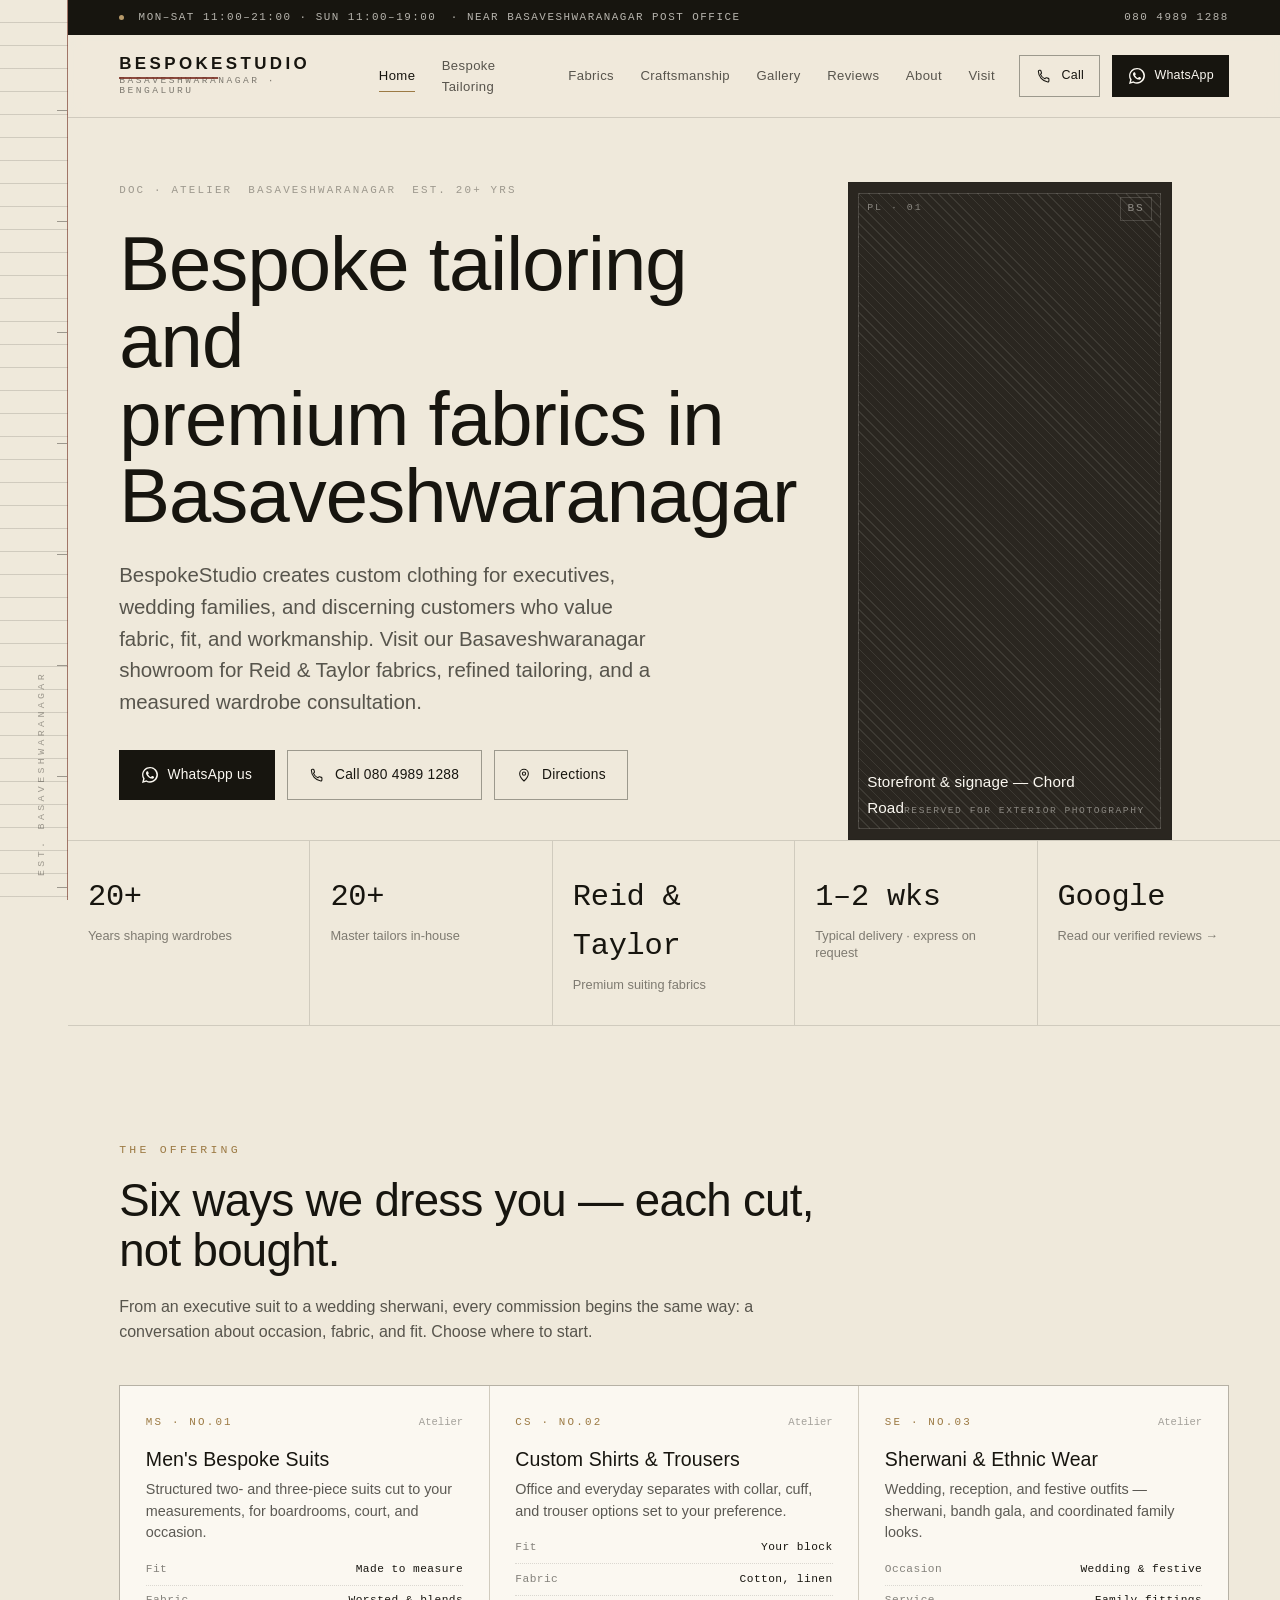
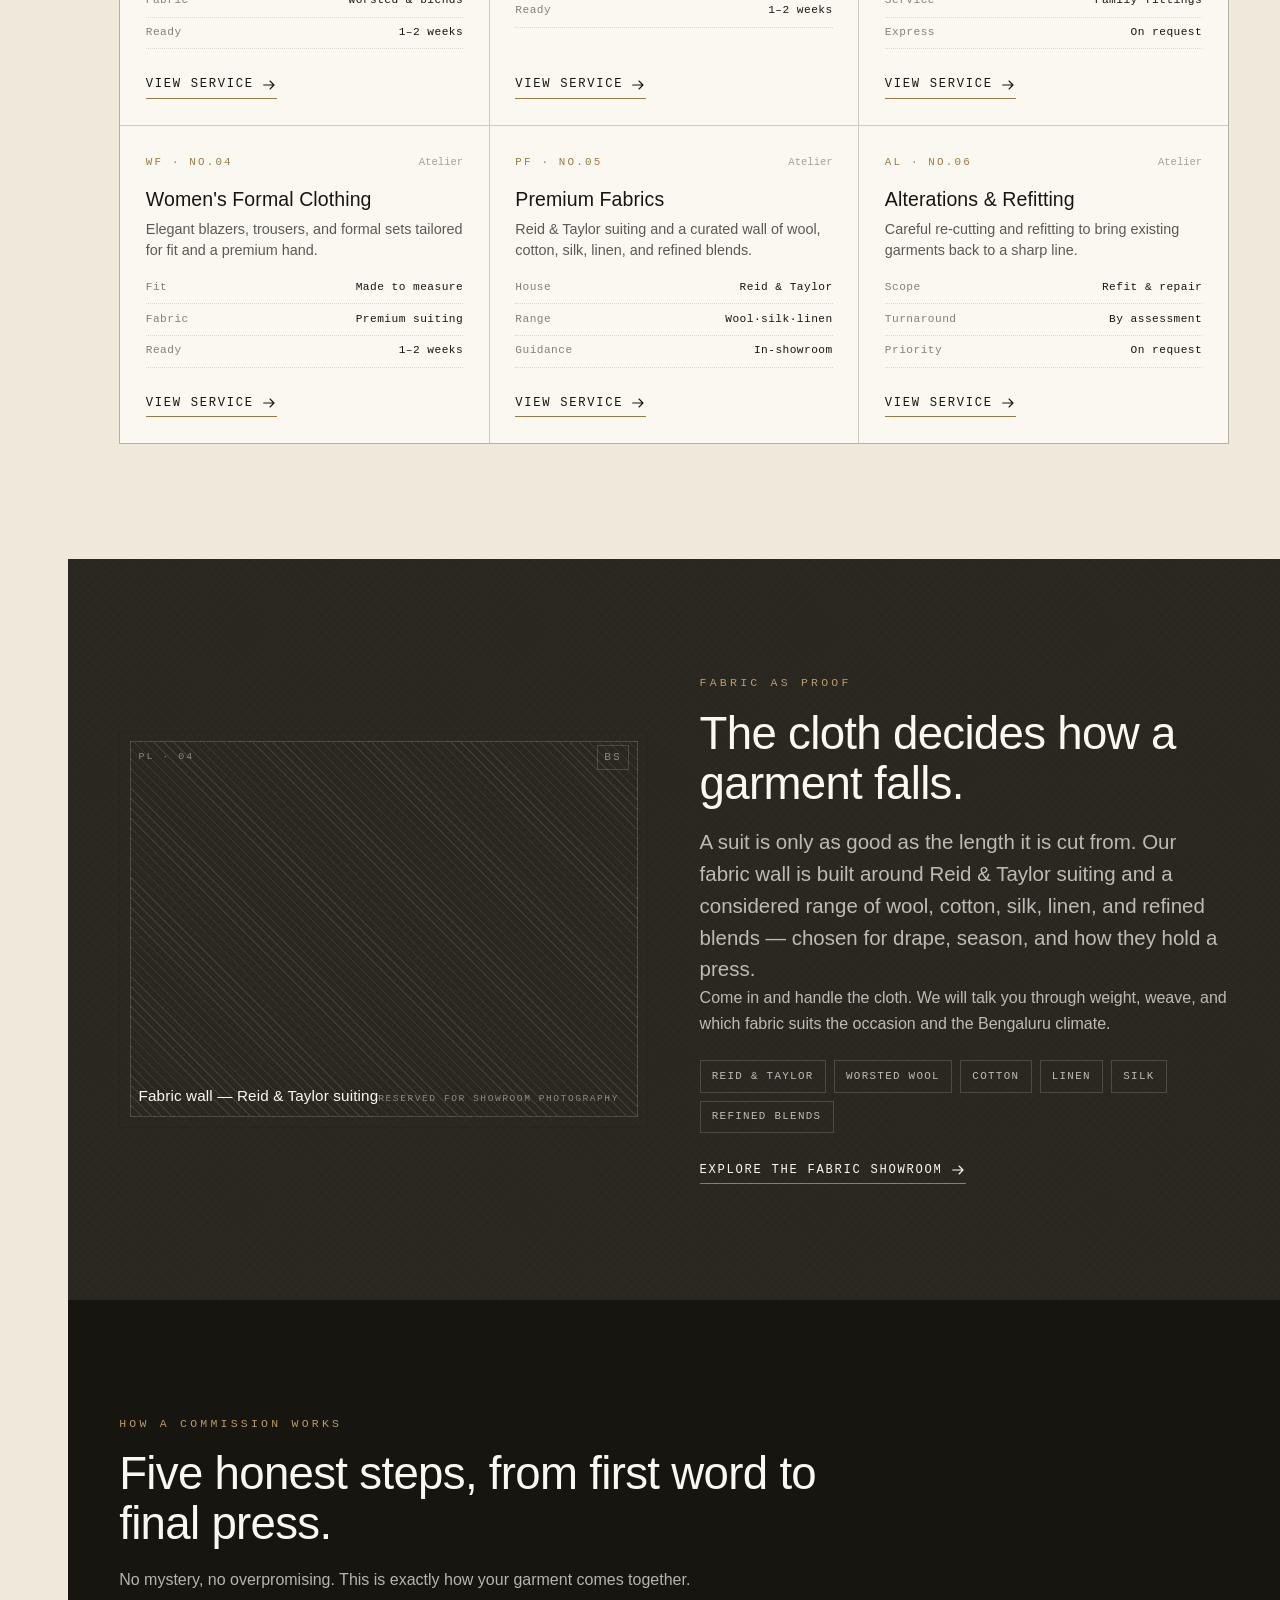
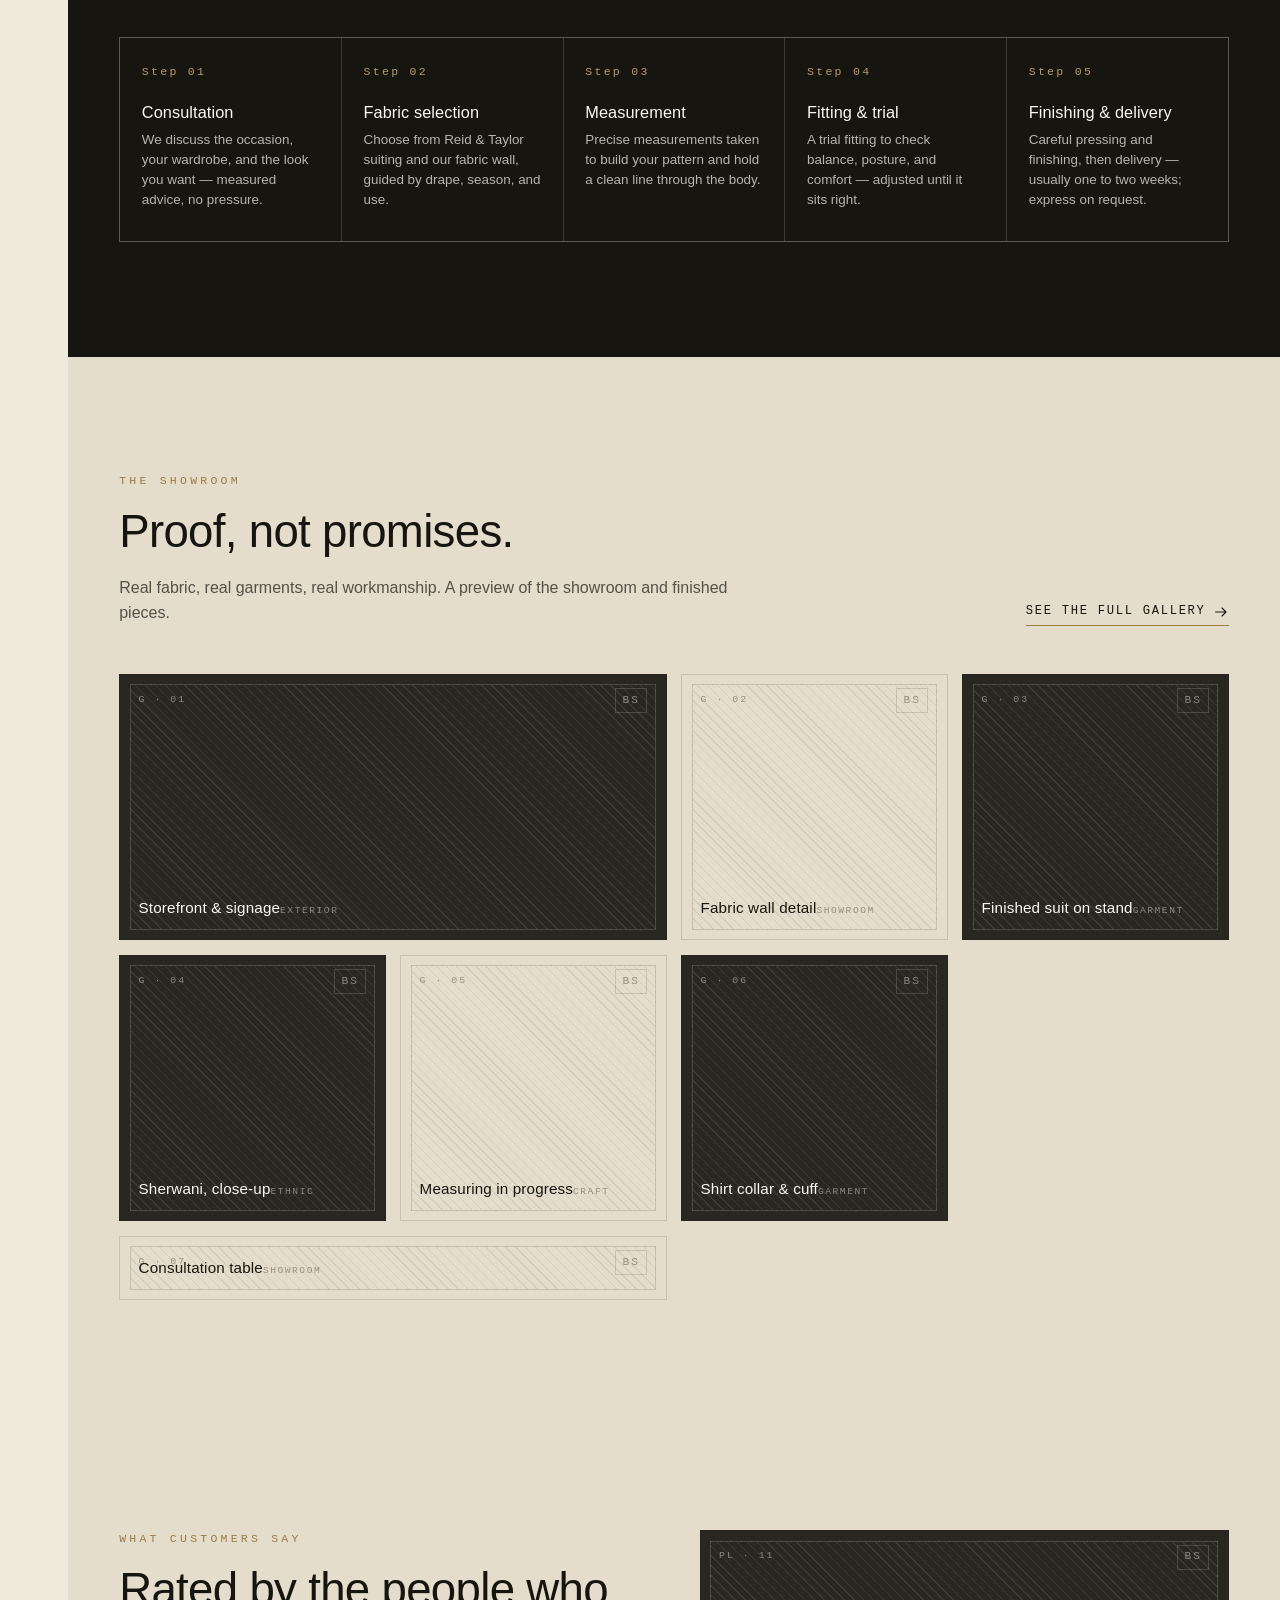
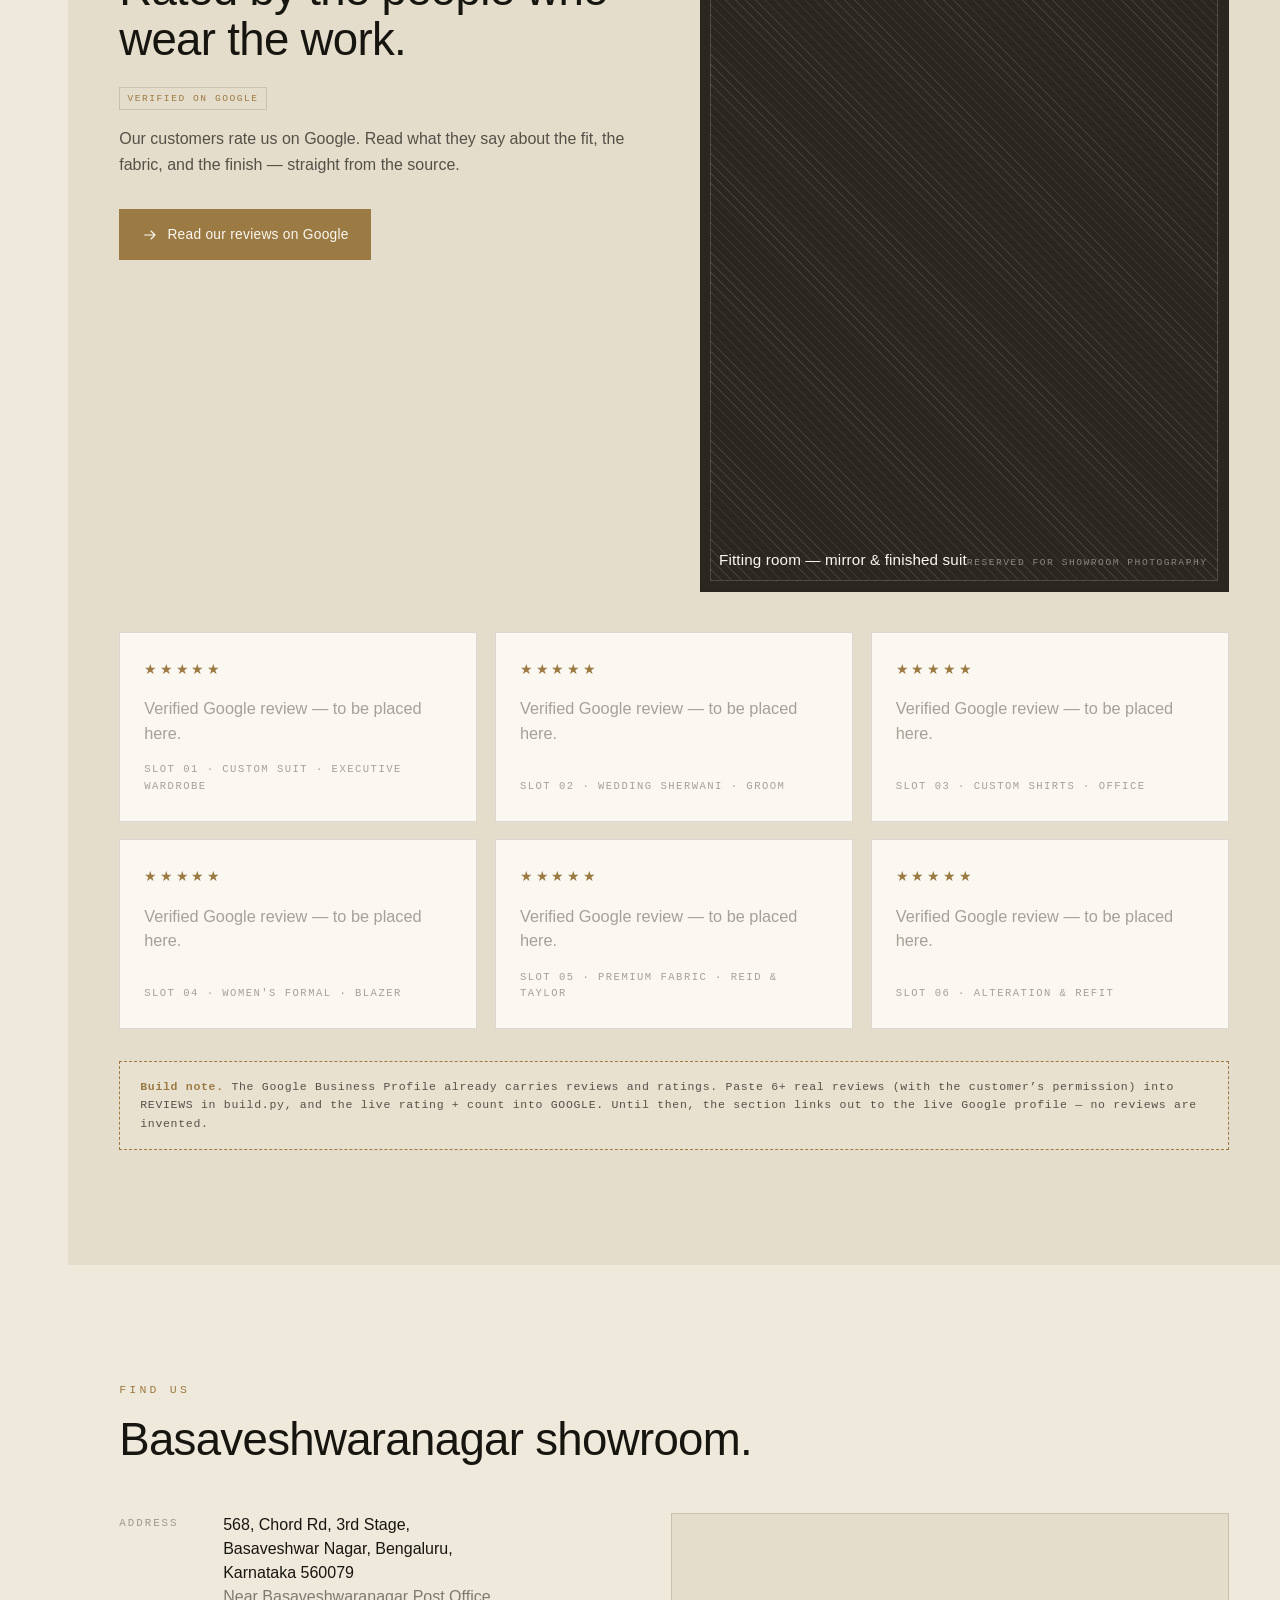
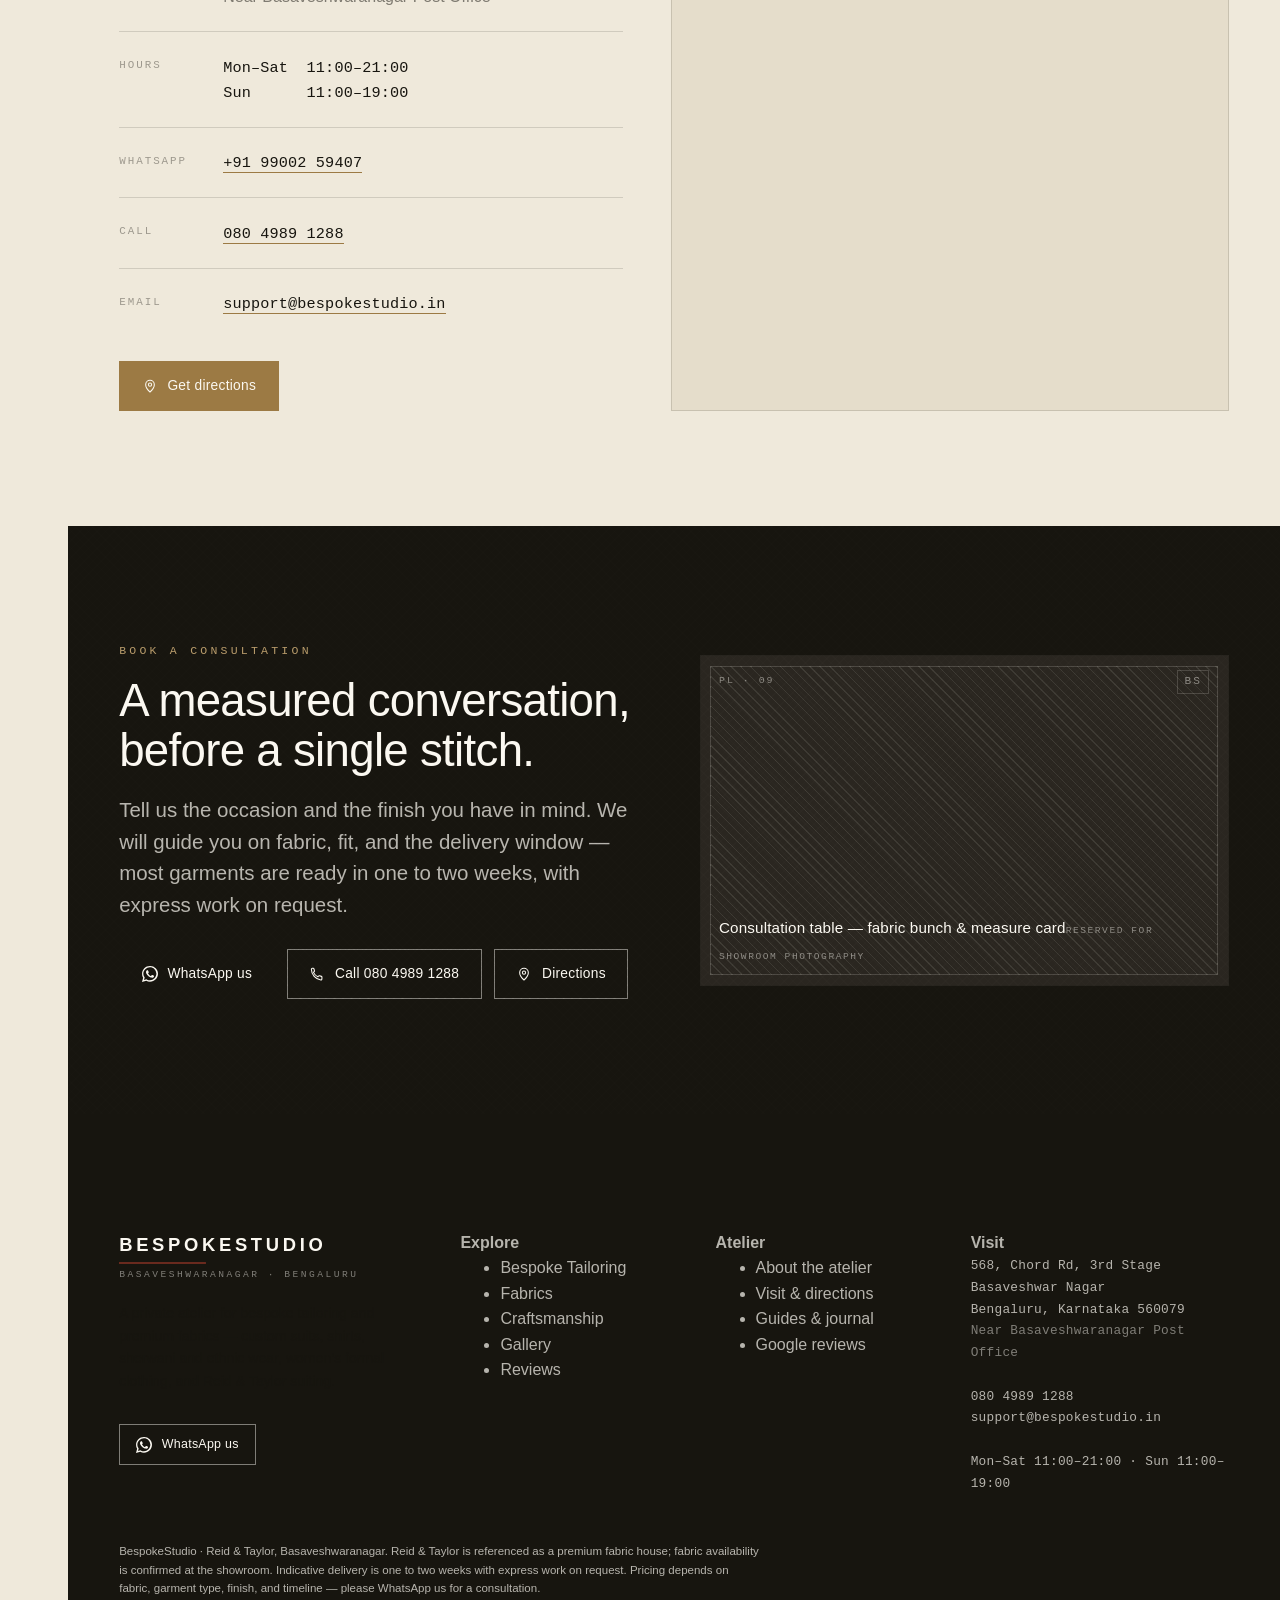
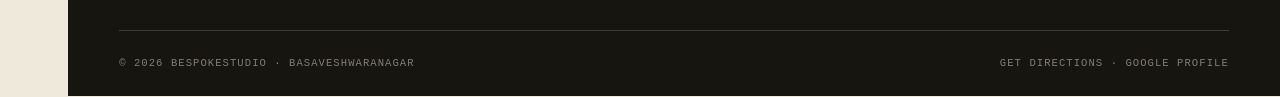
==== index.html @ 6b21a2a4 "BespokeStudio static site: initial build (Cloudflare Pages) 12 pages (home, services, fabrics, craft" ====
<!doctype html>
<html lang="en">
<head>
<meta charset="utf-8">
<meta name="viewport" content="width=device-width, initial-scale=1">
<script>document.documentElement.classList.add('js')</script>
<title>BespokeStudio — Bespoke Tailoring &amp; Premium Fabrics in Basaveshwaranagar, Bengaluru</title>
<meta name="description" content="Premium bespoke tailoring and Reid &amp; Taylor fabric showroom in Basaveshwaranagar, Bengaluru. Custom suits, shirts, sherwani, women&#x27;s formal wear. WhatsApp for a consultation.">
<link rel="canonical" href="https://bespokestudio.in/index.html">
<meta name="theme-color" content="#17150F">
<meta name="format-detection" content="telephone=no">
<meta property="og:type" content="business.business">
<meta property="og:site_name" content="BespokeStudio">
<meta property="og:title" content="BespokeStudio — Bespoke Tailoring &amp; Premium Fabrics in Basaveshwaranagar, Bengaluru">
<meta property="og:description" content="Premium bespoke tailoring and Reid &amp; Taylor fabric showroom in Basaveshwaranagar, Bengaluru. Custom suits, shirts, sherwani, women&#x27;s formal wear. WhatsApp for a consultation.">
<meta property="og:url" content="https://bespokestudio.in/index.html">
<meta property="og:image" content="https://bespokestudio.in/assets/img/og-cover.png">
<meta name="twitter:card" content="summary_large_image">
<link rel="icon" href="assets/img/favicon.svg" type="image/svg+xml">
<link rel="apple-touch-icon" href="assets/img/favicon.svg">
<link rel="preconnect" href="https://www.google.com">
<link rel="stylesheet" href="assets/css/site.css">
<script type="application/ld+json">
{
  "@context": "https://schema.org",
  "@type": "ClothingStore",
  "@id": "https://bespokestudio.in/#business",
  "name": "BespokeStudio",
  "description": "Premium bespoke tailoring and Reid & Taylor fabric showroom in Basaveshwaranagar, Bengaluru.",
  "url": "https://bespokestudio.in/",
  "telephone": "+91-80-4989-1288",
  "email": "support@bespokestudio.in",
  "priceRange": "$$$",
  "image": "https://bespokestudio.in/assets/img/og-cover.png",
  "address": {"@type": "PostalAddress", "streetAddress": "568, Chord Rd, 3rd Stage, Basaveshwar Nagar", "addressLocality": "Bengaluru", "addressRegion": "Karnataka", "postalCode": "560079", "addressCountry": "IN"},
  "geo": {"@type": "GeoCoordinates", "latitude": 12.9942605, "longitude": 77.5392937},
  "openingHoursSpecification": [
    {"@type": "OpeningHoursSpecification", "dayOfWeek": ["Monday","Tuesday","Wednesday","Thursday","Friday","Saturday"], "opens": "11:00", "closes": "21:00"},
    {"@type": "OpeningHoursSpecification", "dayOfWeek": "Sunday", "opens": "11:00", "closes": "19:00"}
  ],
  "areaServed": ["Basaveshwaranagar","Rajajinagar","Vijayanagar","Malleshwaram","Bengaluru"],
  "hasOfferCatalog": {"@type": "OfferCatalog", "name": "Bespoke tailoring and premium fabrics", "itemListElement": [
    {"@type": "Offer", "itemOffered": {"@type": "Service", "name": "Men's bespoke suits"}},
    {"@type": "Offer", "itemOffered": {"@type": "Service", "name": "Custom shirts and trousers"}},
    {"@type": "Offer", "itemOffered": {"@type": "Service", "name": "Sherwani and ethnic wear tailoring"}},
    {"@type": "Offer", "itemOffered": {"@type": "Service", "name": "Women's formal bespoke clothing"}},
    {"@type": "Offer", "itemOffered": {"@type": "Service", "name": "Premium fabric consultation"}}
  ]}
}
</script>
<!-- GA4: set GA4_ID in build.py to enable. Events buffer to dataLayer until then. -->
</head>
<body data-page="index">

<div class="spine" aria-hidden="true"><span class="spine__thread"></span><span class="spine__label">Est. Basaveshwaranagar</span></div>

<div class="util">
  <div class="wrap"><div class="util__row">
    <div class="util__hours"><span class="util__dot"></span><span>Mon–Sat 11:00–21:00 · Sun 11:00–19:00</span><span class="hide-s">&middot; Near Basaveshwaranagar Post Office</span></div>
    <div><a href="tel:+918049891288" data-evt="call_click" data-p-position="utilbar">080 4989 1288</a></div>
  </div></div>
</div>

<header class="site-header">
  <div class="wrap"><div class="header__row">
    <a class="brand" href="index.html" aria-label="BespokeStudio home">
      <span class="brand__mark">BespokeStudio</span>
      <span class="brand__place">Basaveshwaranagar &middot; Bengaluru</span>
    </a>
    <nav class="nav" aria-label="Primary"><a href="index.html" aria-current="page">Home</a><a href="bespoke-tailoring.html">Bespoke Tailoring</a><a href="fabrics.html">Fabrics</a><a href="craftsmanship.html">Craftsmanship</a><a href="gallery.html">Gallery</a><a href="reviews.html">Reviews</a><a href="about.html">About</a><a href="contact.html">Visit</a></nav>
    <div class="header__cta">
      <a class="btn btn--ghost btn--sm" href="tel:+918049891288" data-evt="call_click" data-p-position="header"><svg class="btn__ic" viewBox="0 0 24 24" fill="none" stroke="currentColor" stroke-width="1.6" stroke-linecap="round" stroke-linejoin="round" aria-hidden="true"><path d="M6.4 3.5c.4 0 .78.28.9.66l.92 3.05a1 1 0 01-.26 1.02L6.7 9.55a13 13 0 006.6 6.6l1.32-1.26a1 1 0 011.02-.26l3.05.92c.38.12.66.5.66.9v3.05a1.5 1.5 0 01-1.62 1.5A16.5 16.5 0 013.6 5.12 1.5 1.5 0 015.1 3.5z"/></svg> Call</a>
      <a class="btn btn--wa btn--sm" href="https://wa.me/919900259407?text=Hello%20BespokeStudio%2C%20I%20would%20like%20to%20enquire%20about%20a%20custom%20suit%20/%20bespoke%20outfit." data-evt="whatsapp_click" data-p-position="header" target="_blank" rel="noopener"><svg class="btn__ic" viewBox="0 0 24 24" fill="currentColor" aria-hidden="true"><path d="M17.5 14.4c-.3-.15-1.77-.87-2.04-.97-.27-.1-.47-.15-.67.15-.2.3-.77.97-.94 1.17-.17.2-.35.22-.65.07-.3-.15-1.26-.46-2.4-1.48-.89-.79-1.49-1.77-1.66-2.07-.17-.3-.02-.46.13-.61.13-.13.3-.35.45-.52.15-.17.2-.3.3-.5.1-.2.05-.37-.02-.52-.07-.15-.67-1.62-.92-2.22-.24-.58-.49-.5-.67-.51l-.57-.01c-.2 0-.52.07-.79.37-.27.3-1.04 1.02-1.04 2.48s1.07 2.88 1.22 3.08c.15.2 2.1 3.2 5.08 4.49.71.31 1.26.49 1.69.63.71.22 1.36.19 1.87.12.57-.09 1.77-.72 2.02-1.42.25-.7.25-1.3.17-1.42-.07-.12-.27-.2-.57-.35z"/><path d="M20.5 3.4A11.9 11.9 0 0012 0C5.4 0 .1 5.3.1 11.9c0 2.1.5 4.1 1.6 5.9L0 24l6.4-1.7c1.7.9 3.6 1.4 5.6 1.4h.01C18.6 23.7 24 18.4 24 11.8c0-3.2-1.2-6.2-3.5-8.4zM12 21.5h-.01a9.6 9.6 0 01-4.9-1.34l-.35-.2-3.7.97.99-3.6-.23-.37A9.55 9.55 0 012 11.9C2 6.4 6.5 1.9 12 1.9c2.6 0 5 1 6.8 2.8a9.5 9.5 0 012.8 6.7c0 5.5-4.5 10-9.6 10z"/></svg> WhatsApp</a>
      <button class="burger" aria-label="Open menu" aria-expanded="false" aria-controls="drawer"><span></span></button>
    </div>
  </div></div>
</header>

<div class="scrim" aria-hidden="true"></div>
<aside class="drawer" id="drawer" aria-label="Menu">
  <button class="drawer__close" aria-label="Close menu">Close &times;</button>
  <span class="eyebrow eyebrow--onink">BespokeStudio</span>
  <a href="index.html" aria-current="page">Home</a><a href="bespoke-tailoring.html">Bespoke Tailoring</a><a href="fabrics.html">Fabrics</a><a href="craftsmanship.html">Craftsmanship</a><a href="gallery.html">Gallery</a><a href="reviews.html">Reviews</a><a href="about.html">About</a><a href="contact.html">Visit</a>
  <div class="drawer__cta">
    <a class="btn btn--wa btn--block" href="https://wa.me/919900259407?text=Hello%20BespokeStudio%2C%20I%20would%20like%20to%20enquire%20about%20a%20custom%20suit%20/%20bespoke%20outfit." data-evt="whatsapp_click" data-p-position="drawer" target="_blank" rel="noopener"><svg class="btn__ic" viewBox="0 0 24 24" fill="currentColor" aria-hidden="true"><path d="M17.5 14.4c-.3-.15-1.77-.87-2.04-.97-.27-.1-.47-.15-.67.15-.2.3-.77.97-.94 1.17-.17.2-.35.22-.65.07-.3-.15-1.26-.46-2.4-1.48-.89-.79-1.49-1.77-1.66-2.07-.17-.3-.02-.46.13-.61.13-.13.3-.35.45-.52.15-.17.2-.3.3-.5.1-.2.05-.37-.02-.52-.07-.15-.67-1.62-.92-2.22-.24-.58-.49-.5-.67-.51l-.57-.01c-.2 0-.52.07-.79.37-.27.3-1.04 1.02-1.04 2.48s1.07 2.88 1.22 3.08c.15.2 2.1 3.2 5.08 4.49.71.31 1.26.49 1.69.63.71.22 1.36.19 1.87.12.57-.09 1.77-.72 2.02-1.42.25-.7.25-1.3.17-1.42-.07-.12-.27-.2-.57-.35z"/><path d="M20.5 3.4A11.9 11.9 0 0012 0C5.4 0 .1 5.3.1 11.9c0 2.1.5 4.1 1.6 5.9L0 24l6.4-1.7c1.7.9 3.6 1.4 5.6 1.4h.01C18.6 23.7 24 18.4 24 11.8c0-3.2-1.2-6.2-3.5-8.4zM12 21.5h-.01a9.6 9.6 0 01-4.9-1.34l-.35-.2-3.7.97.99-3.6-.23-.37A9.55 9.55 0 012 11.9C2 6.4 6.5 1.9 12 1.9c2.6 0 5 1 6.8 2.8a9.5 9.5 0 012.8 6.7c0 5.5-4.5 10-9.6 10z"/></svg> WhatsApp us</a>
    <a class="btn btn--onink btn--block" href="tel:+918049891288" data-evt="call_click" data-p-position="drawer"><svg class="btn__ic" viewBox="0 0 24 24" fill="none" stroke="currentColor" stroke-width="1.6" stroke-linecap="round" stroke-linejoin="round" aria-hidden="true"><path d="M6.4 3.5c.4 0 .78.28.9.66l.92 3.05a1 1 0 01-.26 1.02L6.7 9.55a13 13 0 006.6 6.6l1.32-1.26a1 1 0 011.02-.26l3.05.92c.38.12.66.5.66.9v3.05a1.5 1.5 0 01-1.62 1.5A16.5 16.5 0 013.6 5.12 1.5 1.5 0 015.1 3.5z"/></svg> Call 080 4989 1288</a>
  </div>
</aside>
<main id="main">

<section class="section hero">
  <div class="wrap">
    <div class="hero__grid">
      <div class="hero__body reveal">
        <div class="hero__doc"><span>Doc &middot; Atelier</span><span>Basaveshwaranagar</span><span>Est. 20+ yrs</span></div>
        <h1 class="display">Bespoke tailoring and<br>premium fabrics in<br>Basaveshwaranagar</h1>
        <p class="hero__sub lede">BespokeStudio creates custom clothing for executives, wedding families, and discerning customers who value fabric, fit, and workmanship. Visit our Basaveshwaranagar showroom for Reid &amp; Taylor fabrics, refined tailoring, and a measured wardrobe consultation.</p>
        <div class="cta-row"><a class="btn btn--wa" href="https://wa.me/919900259407?text=Hello%20BespokeStudio%2C%20I%20would%20like%20to%20enquire%20about%20a%20custom%20suit%20/%20bespoke%20outfit." data-evt="whatsapp_click" data-p-position="section" target="_blank" rel="noopener"><svg class="btn__ic" viewBox="0 0 24 24" fill="currentColor" aria-hidden="true"><path d="M17.5 14.4c-.3-.15-1.77-.87-2.04-.97-.27-.1-.47-.15-.67.15-.2.3-.77.97-.94 1.17-.17.2-.35.22-.65.07-.3-.15-1.26-.46-2.4-1.48-.89-.79-1.49-1.77-1.66-2.07-.17-.3-.02-.46.13-.61.13-.13.3-.35.45-.52.15-.17.2-.3.3-.5.1-.2.05-.37-.02-.52-.07-.15-.67-1.62-.92-2.22-.24-.58-.49-.5-.67-.51l-.57-.01c-.2 0-.52.07-.79.37-.27.3-1.04 1.02-1.04 2.48s1.07 2.88 1.22 3.08c.15.2 2.1 3.2 5.08 4.49.71.31 1.26.49 1.69.63.71.22 1.36.19 1.87.12.57-.09 1.77-.72 2.02-1.42.25-.7.25-1.3.17-1.42-.07-.12-.27-.2-.57-.35z"/><path d="M20.5 3.4A11.9 11.9 0 0012 0C5.4 0 .1 5.3.1 11.9c0 2.1.5 4.1 1.6 5.9L0 24l6.4-1.7c1.7.9 3.6 1.4 5.6 1.4h.01C18.6 23.7 24 18.4 24 11.8c0-3.2-1.2-6.2-3.5-8.4zM12 21.5h-.01a9.6 9.6 0 01-4.9-1.34l-.35-.2-3.7.97.99-3.6-.23-.37A9.55 9.55 0 012 11.9C2 6.4 6.5 1.9 12 1.9c2.6 0 5 1 6.8 2.8a9.5 9.5 0 012.8 6.7c0 5.5-4.5 10-9.6 10z"/></svg> WhatsApp us</a><a class="btn btn--ghost" href="tel:+918049891288" data-evt="call_click" data-p-position="section"><svg class="btn__ic" viewBox="0 0 24 24" fill="none" stroke="currentColor" stroke-width="1.6" stroke-linecap="round" stroke-linejoin="round" aria-hidden="true"><path d="M6.4 3.5c.4 0 .78.28.9.66l.92 3.05a1 1 0 01-.26 1.02L6.7 9.55a13 13 0 006.6 6.6l1.32-1.26a1 1 0 011.02-.26l3.05.92c.38.12.66.5.66.9v3.05a1.5 1.5 0 01-1.62 1.5A16.5 16.5 0 013.6 5.12 1.5 1.5 0 015.1 3.5z"/></svg> Call 080 4989 1288</a><a class="btn btn--ghost" href="https://www.google.com/maps/dir/?api=1&destination=BespokeStudio%2C%20568%2C%20Chord%20Rd%2C%203rd%20Stage%2C%20Basaveshwar%20Nagar%2C%20Bengaluru%2C%20Karnataka%20560079" data-evt="direction_click" data-p-position="section" target="_blank" rel="noopener"><svg class="btn__ic" viewBox="0 0 24 24" fill="none" stroke="currentColor" stroke-width="1.6" stroke-linecap="round" stroke-linejoin="round" aria-hidden="true"><path d="M12 21s6.5-5.8 6.5-11a6.5 6.5 0 10-13 0C5.5 15.2 12 21 12 21z"/><circle cx="12" cy="10" r="2.4"/></svg> Directions</a></div>
      </div>
      <div class="hero__plate reveal"><figure class="plate plate--fill" style="--ratio:4 / 5" role="img" aria-label="Photography plate — reserved for: Storefront &amp; signage — Chord Road"><span class="plate__mono">PL · 01</span><span class="plate__glyph">BS</span><figcaption class="plate__cap"><span class="plate__label">Storefront &amp; signage — Chord Road</span><span class="plate__note">Reserved for exterior photography</span></figcaption></figure></div>
    </div>
  </div>
</section><section class="trust"><div class="trust__grid"><div class="trust__cell"><div class="trust__n">20+</div><div class="trust__k">Years shaping wardrobes</div></div><div class="trust__cell"><div class="trust__n">20+</div><div class="trust__k">Master tailors in-house</div></div><div class="trust__cell"><div class="trust__n">Reid &amp; Taylor</div><div class="trust__k">Premium suiting fabrics</div></div><div class="trust__cell"><div class="trust__n">1&ndash;2 wks</div><div class="trust__k">Typical delivery &middot; express on request</div></div><div class="trust__cell"><a href="https://www.google.com/maps/search/?api=1&query=BespokeStudio%2C%20568%2C%20Chord%20Rd%2C%203rd%20Stage%2C%20Basaveshwar%20Nagar%2C%20Bengaluru%2C%20Karnataka%20560079" data-evt="direction_click" data-p-section="trust" target="_blank" rel="noopener" style="display:block"><div class="trust__n">Google</div><div class="trust__k">Read our verified reviews &rarr;</div></a></div></div></section>
<section class="section section--paper">
  <div class="wrap">
    <div class="sec-head reveal">
      <span class="eyebrow">The offering</span>
      <h2 class="section-title">Six ways we dress you — each cut, not bought.</h2>
      <p>From an executive suit to a wedding sherwani, every commission begins the same way: a conversation about occasion, fabric, and fit. Choose where to start.</p>
    </div>
    <div class="dockets">
      <a class="docket reveal" href="bespoke-tailoring.html#suits">
        <div class="docket__top"><span class="docket__ref">MS &middot; No.01</span><span class="docket__idx">Atelier</span></div>
        <h3>Men's Bespoke Suits</h3>
        <p>Structured two- and three-piece suits cut to your measurements, for boardrooms, court, and occasion.</p>
        <ul class="docket__spec"><li><span>Fit</span><span>Made to measure</span></li><li><span>Fabric</span><span>Worsted &amp; blends</span></li><li><span>Ready</span><span>1&ndash;2 weeks</span></li></ul>
        <div class="docket__foot"><span class="tlink">View service <svg class="btn__ic" viewBox="0 0 24 24" fill="none" stroke="currentColor" stroke-width="1.6" stroke-linecap="round" stroke-linejoin="round" aria-hidden="true"><path d="M4 12h15M13.5 6l6 6-6 6"/></svg></span></div>
        <span class="docket__draw"></span>
      </a>
      <a class="docket reveal" href="bespoke-tailoring.html#shirts">
        <div class="docket__top"><span class="docket__ref">CS &middot; No.02</span><span class="docket__idx">Atelier</span></div>
        <h3>Custom Shirts &amp; Trousers</h3>
        <p>Office and everyday separates with collar, cuff, and trouser options set to your preference.</p>
        <ul class="docket__spec"><li><span>Fit</span><span>Your block</span></li><li><span>Fabric</span><span>Cotton, linen</span></li><li><span>Ready</span><span>1&ndash;2 weeks</span></li></ul>
        <div class="docket__foot"><span class="tlink">View service <svg class="btn__ic" viewBox="0 0 24 24" fill="none" stroke="currentColor" stroke-width="1.6" stroke-linecap="round" stroke-linejoin="round" aria-hidden="true"><path d="M4 12h15M13.5 6l6 6-6 6"/></svg></span></div>
        <span class="docket__draw"></span>
      </a>
      <a class="docket reveal" href="bespoke-tailoring.html#ethnic">
        <div class="docket__top"><span class="docket__ref">SE &middot; No.03</span><span class="docket__idx">Atelier</span></div>
        <h3>Sherwani &amp; Ethnic Wear</h3>
        <p>Wedding, reception, and festive outfits — sherwani, bandh gala, and coordinated family looks.</p>
        <ul class="docket__spec"><li><span>Occasion</span><span>Wedding &amp; festive</span></li><li><span>Service</span><span>Family fittings</span></li><li><span>Express</span><span>On request</span></li></ul>
        <div class="docket__foot"><span class="tlink">View service <svg class="btn__ic" viewBox="0 0 24 24" fill="none" stroke="currentColor" stroke-width="1.6" stroke-linecap="round" stroke-linejoin="round" aria-hidden="true"><path d="M4 12h15M13.5 6l6 6-6 6"/></svg></span></div>
        <span class="docket__draw"></span>
      </a>
      <a class="docket reveal" href="bespoke-tailoring.html#women">
        <div class="docket__top"><span class="docket__ref">WF &middot; No.04</span><span class="docket__idx">Atelier</span></div>
        <h3>Women's Formal Clothing</h3>
        <p>Elegant blazers, trousers, and formal sets tailored for fit and a premium hand.</p>
        <ul class="docket__spec"><li><span>Fit</span><span>Made to measure</span></li><li><span>Fabric</span><span>Premium suiting</span></li><li><span>Ready</span><span>1&ndash;2 weeks</span></li></ul>
        <div class="docket__foot"><span class="tlink">View service <svg class="btn__ic" viewBox="0 0 24 24" fill="none" stroke="currentColor" stroke-width="1.6" stroke-linecap="round" stroke-linejoin="round" aria-hidden="true"><path d="M4 12h15M13.5 6l6 6-6 6"/></svg></span></div>
        <span class="docket__draw"></span>
      </a>
      <a class="docket reveal" href="fabrics.html">
        <div class="docket__top"><span class="docket__ref">PF &middot; No.05</span><span class="docket__idx">Atelier</span></div>
        <h3>Premium Fabrics</h3>
        <p>Reid &amp; Taylor suiting and a curated wall of wool, cotton, silk, linen, and refined blends.</p>
        <ul class="docket__spec"><li><span>House</span><span>Reid &amp; Taylor</span></li><li><span>Range</span><span>Wool&middot;silk&middot;linen</span></li><li><span>Guidance</span><span>In-showroom</span></li></ul>
        <div class="docket__foot"><span class="tlink">View service <svg class="btn__ic" viewBox="0 0 24 24" fill="none" stroke="currentColor" stroke-width="1.6" stroke-linecap="round" stroke-linejoin="round" aria-hidden="true"><path d="M4 12h15M13.5 6l6 6-6 6"/></svg></span></div>
        <span class="docket__draw"></span>
      </a>
      <a class="docket reveal" href="bespoke-tailoring.html#alterations">
        <div class="docket__top"><span class="docket__ref">AL &middot; No.06</span><span class="docket__idx">Atelier</span></div>
        <h3>Alterations &amp; Refitting</h3>
        <p>Careful re-cutting and refitting to bring existing garments back to a sharp line.</p>
        <ul class="docket__spec"><li><span>Scope</span><span>Refit &amp; repair</span></li><li><span>Turnaround</span><span>By assessment</span></li><li><span>Priority</span><span>On request</span></li></ul>
        <div class="docket__foot"><span class="tlink">View service <svg class="btn__ic" viewBox="0 0 24 24" fill="none" stroke="currentColor" stroke-width="1.6" stroke-linecap="round" stroke-linejoin="round" aria-hidden="true"><path d="M4 12h15M13.5 6l6 6-6 6"/></svg></span></div>
        <span class="docket__draw"></span>
      </a></div>
  </div>
</section>
<section class="section section--char weave">
  <div class="wrap">
    <div class="split split--flip">
      <div class="split__media reveal"><figure class="plate " style="--ratio:4 / 3" role="img" aria-label="Photography plate — reserved for: Fabric wall — Reid &amp; Taylor suiting"><span class="plate__mono">PL · 04</span><span class="plate__glyph">BS</span><figcaption class="plate__cap"><span class="plate__label">Fabric wall — Reid &amp; Taylor suiting</span><span class="plate__note">Reserved for showroom photography</span></figcaption></figure></div>
      <div class="split__body reveal">
        <span class="eyebrow eyebrow--onink">Fabric as proof</span>
        <h2 class="section-title">The cloth decides how a garment falls.</h2>
        <p class="lede">A suit is only as good as the length it is cut from. Our fabric wall is built around Reid &amp; Taylor suiting and a considered range of wool, cotton, silk, linen, and refined blends — chosen for drape, season, and how they hold a press.</p>
        <p>Come in and handle the cloth. We will talk you through weight, weave, and which fabric suits the occasion and the Bengaluru climate.</p>
        <div class="chips"><span class="chip">Reid &amp; Taylor</span><span class="chip">Worsted wool</span><span class="chip">Cotton</span><span class="chip">Linen</span><span class="chip">Silk</span><span class="chip">Refined blends</span></div>
        <div class="cta-row mt-3"><a class="tlink tlink--onink" href="fabrics.html">Explore the fabric showroom <svg class="btn__ic" viewBox="0 0 24 24" fill="none" stroke="currentColor" stroke-width="1.6" stroke-linecap="round" stroke-linejoin="round" aria-hidden="true"><path d="M4 12h15M13.5 6l6 6-6 6"/></svg></a></div>
      </div>
    </div>
  </div>
</section>
<section class="section section--ink">
  <div class="wrap">
    <div class="sec-head reveal">
      <span class="eyebrow eyebrow--onink">How a commission works</span>
      <h2 class="section-title">Five honest steps, from first word to final press.</h2>
      <p>No mystery, no overpromising. This is exactly how your garment comes together.</p>
    </div>
    <div class="process"><div class="step reveal"><div class="step__n">Step 01</div><h3>Consultation</h3><p>We discuss the occasion, your wardrobe, and the look you want — measured advice, no pressure.</p></div><div class="step reveal"><div class="step__n">Step 02</div><h3>Fabric selection</h3><p>Choose from Reid &amp; Taylor suiting and our fabric wall, guided by drape, season, and use.</p></div><div class="step reveal"><div class="step__n">Step 03</div><h3>Measurement</h3><p>Precise measurements taken to build your pattern and hold a clean line through the body.</p></div><div class="step reveal"><div class="step__n">Step 04</div><h3>Fitting &amp; trial</h3><p>A trial fitting to check balance, posture, and comfort — adjusted until it sits right.</p></div><div class="step reveal"><div class="step__n">Step 05</div><h3>Finishing &amp; delivery</h3><p>Careful pressing and finishing, then delivery — usually one to two weeks; express on request.</p></div></div>
  </div>
</section>
<section class="section section--deep">
  <div class="wrap">
    <div class="sec-head reveal" style="display:flex;justify-content:space-between;align-items:flex-end;max-width:none;gap:1rem;flex-wrap:wrap">
      <div style="max-width:40rem"><span class="eyebrow">The showroom</span><h2 class="section-title">Proof, not promises.</h2><p>Real fabric, real garments, real workmanship. A preview of the showroom and finished pieces.</p></div>
      <a class="tlink" href="gallery.html">See the full gallery <svg class="btn__ic" viewBox="0 0 24 24" fill="none" stroke="currentColor" stroke-width="1.6" stroke-linecap="round" stroke-linejoin="round" aria-hidden="true"><path d="M4 12h15M13.5 6l6 6-6 6"/></svg></a>
    </div>
    <div class="gallery gallery--home mt-3"><figure class="plate g-span-2 plate--fill" style="--ratio:4 / 3" role="img" aria-label="Photography plate — reserved for: Storefront &amp; signage"><span class="plate__mono">G · 01</span><span class="plate__glyph">BS</span><figcaption class="plate__cap"><span class="plate__label">Storefront &amp; signage</span><span class="plate__note">Exterior</span></figcaption></figure><figure class="plate plate--chalk " style="--ratio:1 / 1" role="img" aria-label="Photography plate — reserved for: Fabric wall detail"><span class="plate__mono">G · 02</span><span class="plate__glyph">BS</span><figcaption class="plate__cap"><span class="plate__label">Fabric wall detail</span><span class="plate__note">Showroom</span></figcaption></figure><figure class="plate " style="--ratio:1 / 1" role="img" aria-label="Photography plate — reserved for: Finished suit on stand"><span class="plate__mono">G · 03</span><span class="plate__glyph">BS</span><figcaption class="plate__cap"><span class="plate__label">Finished suit on stand</span><span class="plate__note">Garment</span></figcaption></figure><figure class="plate " style="--ratio:1 / 1" role="img" aria-label="Photography plate — reserved for: Sherwani, close-up"><span class="plate__mono">G · 04</span><span class="plate__glyph">BS</span><figcaption class="plate__cap"><span class="plate__label">Sherwani, close-up</span><span class="plate__note">Ethnic</span></figcaption></figure><figure class="plate plate--chalk " style="--ratio:1 / 1" role="img" aria-label="Photography plate — reserved for: Measuring in progress"><span class="plate__mono">G · 05</span><span class="plate__glyph">BS</span><figcaption class="plate__cap"><span class="plate__label">Measuring in progress</span><span class="plate__note">Craft</span></figcaption></figure><figure class="plate " style="--ratio:1 / 1" role="img" aria-label="Photography plate — reserved for: Shirt collar &amp; cuff"><span class="plate__mono">G · 06</span><span class="plate__glyph">BS</span><figcaption class="plate__cap"><span class="plate__label">Shirt collar &amp; cuff</span><span class="plate__note">Garment</span></figcaption></figure><figure class="plate plate--chalk g-span-2 plate--fill" style="--ratio:4 / 3" role="img" aria-label="Photography plate — reserved for: Consultation table"><span class="plate__mono">G · 07</span><span class="plate__glyph">BS</span><figcaption class="plate__cap"><span class="plate__label">Consultation table</span><span class="plate__note">Showroom</span></figcaption></figure></div>
  </div>
</section>
<section class="section section--deep" id="reviews">
  <div class="wrap">
    <div class="split" style="align-items:flex-start;margin-bottom:1rem">
      <div class="split__body reveal">
        <span class="eyebrow">What customers say</span>
        <h2 class="section-title">Rated by the people who wear the work.</h2>
        <div class="review__tag">Verified on Google</div><p class="mt-1" style="max-width:32rem">Our customers rate us on Google. Read what they say about the fit, the fabric, and the finish — straight from the source.</p>
        <a class="btn btn--brass mt-2" href="https://www.google.com/maps/search/?api=1&query=BespokeStudio%2C%20568%2C%20Chord%20Rd%2C%203rd%20Stage%2C%20Basaveshwar%20Nagar%2C%20Bengaluru%2C%20Karnataka%20560079" data-evt="direction_click" data-p-section="reviews" target="_blank" rel="noopener"><svg class="btn__ic" viewBox="0 0 24 24" fill="none" stroke="currentColor" stroke-width="1.6" stroke-linecap="round" stroke-linejoin="round" aria-hidden="true"><path d="M4 12h15M13.5 6l6 6-6 6"/></svg> Read our reviews on Google</a>
      </div>
      <div class="split__media reveal" style="align-self:center"><figure class="plate " style="--ratio:4 / 5" role="img" aria-label="Photography plate — reserved for: Fitting room — mirror &amp; finished suit"><span class="plate__mono">PL · 11</span><span class="plate__glyph">BS</span><figcaption class="plate__cap"><span class="plate__label">Fitting room — mirror &amp; finished suit</span><span class="plate__note">Reserved for showroom photography</span></figcaption></figure></div>
    </div>
    <div class="reviews"><figure class="review reveal"><div class="review__stars">&#9733;&#9733;&#9733;&#9733;&#9733;</div><blockquote class="review__q" style="color:var(--ink-38)">Verified Google review — to be placed here.</blockquote><figcaption class="review__meta">Slot 01 &middot; Custom suit · executive wardrobe</figcaption></figure><figure class="review reveal"><div class="review__stars">&#9733;&#9733;&#9733;&#9733;&#9733;</div><blockquote class="review__q" style="color:var(--ink-38)">Verified Google review — to be placed here.</blockquote><figcaption class="review__meta">Slot 02 &middot; Wedding sherwani · groom</figcaption></figure><figure class="review reveal"><div class="review__stars">&#9733;&#9733;&#9733;&#9733;&#9733;</div><blockquote class="review__q" style="color:var(--ink-38)">Verified Google review — to be placed here.</blockquote><figcaption class="review__meta">Slot 03 &middot; Custom shirts · office</figcaption></figure><figure class="review reveal"><div class="review__stars">&#9733;&#9733;&#9733;&#9733;&#9733;</div><blockquote class="review__q" style="color:var(--ink-38)">Verified Google review — to be placed here.</blockquote><figcaption class="review__meta">Slot 04 &middot; Women&#x27;s formal · blazer</figcaption></figure><figure class="review reveal"><div class="review__stars">&#9733;&#9733;&#9733;&#9733;&#9733;</div><blockquote class="review__q" style="color:var(--ink-38)">Verified Google review — to be placed here.</blockquote><figcaption class="review__meta">Slot 05 &middot; Premium fabric · Reid &amp; Taylor</figcaption></figure><figure class="review reveal"><div class="review__stars">&#9733;&#9733;&#9733;&#9733;&#9733;</div><blockquote class="review__q" style="color:var(--ink-38)">Verified Google review — to be placed here.</blockquote><figcaption class="review__meta">Slot 06 &middot; Alteration &amp; refit</figcaption></figure></div>
    <div class="notice"><strong>Build note.</strong> The Google Business Profile already carries reviews and ratings. Paste 6+ real reviews (with the customer&rsquo;s permission) into <code>REVIEWS</code> in build.py, and the live rating + count into <code>GOOGLE</code>. Until then, the section links out to the live Google profile — no reviews are invented.</div>
  </div>
</section>
<section class="section section--paper" id="visit">
  <div class="wrap">
    <div class="sec-head reveal"><span class="eyebrow">Find us</span><h2 class="section-title">Basaveshwaranagar showroom.</h2></div>
    <div class="contact-grid mt-3">
      <div class="nap reveal">
        <div class="nap__row"><div class="nap__k">Address</div><div class="nap__v">568, Chord Rd, 3rd Stage,<br>Basaveshwar Nagar, Bengaluru,<br>Karnataka 560079<br><span style="color:var(--ink-52)">Near Basaveshwaranagar Post Office</span></div></div>
        <div class="nap__row"><div class="nap__k">Hours</div><div class="nap__v"><span class="data">Mon&ndash;Sat &nbsp;11:00&ndash;21:00</span><br><span class="data">Sun &nbsp;&nbsp;&nbsp;&nbsp;&nbsp;11:00&ndash;19:00</span></div></div>
        <div class="nap__row"><div class="nap__k">WhatsApp</div><div class="nap__v"><a href="https://wa.me/919900259407?text=Hello%20BespokeStudio%2C%20I%20would%20like%20to%20enquire%20about%20a%20custom%20suit%20/%20bespoke%20outfit." data-evt="whatsapp_click" data-p-position="location" target="_blank" rel="noopener" class="data">+91 99002 59407</a></div></div>
        <div class="nap__row"><div class="nap__k">Call</div><div class="nap__v"><a href="tel:+918049891288" data-evt="call_click" data-p-position="location" class="data">080 4989 1288</a></div></div>
        <div class="nap__row" style="border-bottom:0"><div class="nap__k">Email</div><div class="nap__v"><a href="mailto:support@bespokestudio.in" data-evt="email_click" data-p-position="location" class="data">support@bespokestudio.in</a></div></div>
        <div class="cta-row"><a class="btn btn--brass" href="https://www.google.com/maps/dir/?api=1&destination=BespokeStudio%2C%20568%2C%20Chord%20Rd%2C%203rd%20Stage%2C%20Basaveshwar%20Nagar%2C%20Bengaluru%2C%20Karnataka%20560079" data-evt="direction_click" data-p-section="location" target="_blank" rel="noopener"><svg class="btn__ic" viewBox="0 0 24 24" fill="none" stroke="currentColor" stroke-width="1.6" stroke-linecap="round" stroke-linejoin="round" aria-hidden="true"><path d="M12 21s6.5-5.8 6.5-11a6.5 6.5 0 10-13 0C5.5 15.2 12 21 12 21z"/><circle cx="12" cy="10" r="2.4"/></svg> Get directions</a></div>
      </div>
      <div class="map-embed reveal" data-map="https://www.google.com/maps?q=BespokeStudio%2C%20568%2C%20Chord%20Rd%2C%203rd%20Stage%2C%20Basaveshwar%20Nagar%2C%20Bengaluru%2C%20Karnataka%20560079&output=embed" aria-label="Map showing BespokeStudio in Basaveshwaranagar"></div>
    </div>
  </div>
</section>
<section class="section section--ink weave">
  <div class="wrap">
    <div class="split">
      <div class="split__body reveal">
        <span class="eyebrow eyebrow--onink">Book a consultation</span>
        <h2 class="section-title">A measured conversation, before a single stitch.</h2>
        <p class="lede">Tell us the occasion and the finish you have in mind. We will guide you on fabric, fit, and the delivery window — most garments are ready in one to two weeks, with express work on request.</p>
        <div class="cta-row"><a class="btn btn--wa" href="https://wa.me/919900259407?text=Hello%20BespokeStudio%2C%20I%20would%20like%20to%20book%20a%20wardrobe%20consultation." data-evt="whatsapp_click" data-p-position="section" target="_blank" rel="noopener"><svg class="btn__ic" viewBox="0 0 24 24" fill="currentColor" aria-hidden="true"><path d="M17.5 14.4c-.3-.15-1.77-.87-2.04-.97-.27-.1-.47-.15-.67.15-.2.3-.77.97-.94 1.17-.17.2-.35.22-.65.07-.3-.15-1.26-.46-2.4-1.48-.89-.79-1.49-1.77-1.66-2.07-.17-.3-.02-.46.13-.61.13-.13.3-.35.45-.52.15-.17.2-.3.3-.5.1-.2.05-.37-.02-.52-.07-.15-.67-1.62-.92-2.22-.24-.58-.49-.5-.67-.51l-.57-.01c-.2 0-.52.07-.79.37-.27.3-1.04 1.02-1.04 2.48s1.07 2.88 1.22 3.08c.15.2 2.1 3.2 5.08 4.49.71.31 1.26.49 1.69.63.71.22 1.36.19 1.87.12.57-.09 1.77-.72 2.02-1.42.25-.7.25-1.3.17-1.42-.07-.12-.27-.2-.57-.35z"/><path d="M20.5 3.4A11.9 11.9 0 0012 0C5.4 0 .1 5.3.1 11.9c0 2.1.5 4.1 1.6 5.9L0 24l6.4-1.7c1.7.9 3.6 1.4 5.6 1.4h.01C18.6 23.7 24 18.4 24 11.8c0-3.2-1.2-6.2-3.5-8.4zM12 21.5h-.01a9.6 9.6 0 01-4.9-1.34l-.35-.2-3.7.97.99-3.6-.23-.37A9.55 9.55 0 012 11.9C2 6.4 6.5 1.9 12 1.9c2.6 0 5 1 6.8 2.8a9.5 9.5 0 012.8 6.7c0 5.5-4.5 10-9.6 10z"/></svg> WhatsApp us</a><a class="btn btn--onink" href="tel:+918049891288" data-evt="call_click" data-p-position="section"><svg class="btn__ic" viewBox="0 0 24 24" fill="none" stroke="currentColor" stroke-width="1.6" stroke-linecap="round" stroke-linejoin="round" aria-hidden="true"><path d="M6.4 3.5c.4 0 .78.28.9.66l.92 3.05a1 1 0 01-.26 1.02L6.7 9.55a13 13 0 006.6 6.6l1.32-1.26a1 1 0 011.02-.26l3.05.92c.38.12.66.5.66.9v3.05a1.5 1.5 0 01-1.62 1.5A16.5 16.5 0 013.6 5.12 1.5 1.5 0 015.1 3.5z"/></svg> Call 080 4989 1288</a><a class="btn btn--onink" href="https://www.google.com/maps/dir/?api=1&destination=BespokeStudio%2C%20568%2C%20Chord%20Rd%2C%203rd%20Stage%2C%20Basaveshwar%20Nagar%2C%20Bengaluru%2C%20Karnataka%20560079" data-evt="direction_click" data-p-position="section" target="_blank" rel="noopener"><svg class="btn__ic" viewBox="0 0 24 24" fill="none" stroke="currentColor" stroke-width="1.6" stroke-linecap="round" stroke-linejoin="round" aria-hidden="true"><path d="M12 21s6.5-5.8 6.5-11a6.5 6.5 0 10-13 0C5.5 15.2 12 21 12 21z"/><circle cx="12" cy="10" r="2.4"/></svg> Directions</a></div>
      </div>
      <div class="split__media reveal">
        <figure class="plate " style="--ratio:16 / 10" role="img" aria-label="Photography plate — reserved for: Consultation table — fabric bunch &amp; measure card"><span class="plate__mono">PL · 09</span><span class="plate__glyph">BS</span><figcaption class="plate__cap"><span class="plate__label">Consultation table — fabric bunch &amp; measure card</span><span class="plate__note">Reserved for showroom photography</span></figcaption></figure>
      </div>
    </div>
  </div>
</section>
</main>

<footer class="site-footer">
  <div class="wrap">
    <div class="footer__grid">
      <div class="footer__brand">
        <span class="brand__mark">BespokeStudio</span>
        <span class="brand__place">Basaveshwaranagar &middot; Bengaluru</span>
        <p>A private atelier for bespoke tailoring and premium fabrics — custom suits, shirts, sherwani and ethnic wear, women&rsquo;s formal clothing, and Reid &amp; Taylor suiting.</p>
        <div class="cta-row mt-2">
          <a class="btn btn--onink btn--sm" href="https://wa.me/919900259407?text=Hello%20BespokeStudio%2C%20I%20would%20like%20to%20enquire%20about%20a%20custom%20suit%20/%20bespoke%20outfit." data-evt="whatsapp_click" data-p-position="footer" target="_blank" rel="noopener"><svg class="btn__ic" viewBox="0 0 24 24" fill="currentColor" aria-hidden="true"><path d="M17.5 14.4c-.3-.15-1.77-.87-2.04-.97-.27-.1-.47-.15-.67.15-.2.3-.77.97-.94 1.17-.17.2-.35.22-.65.07-.3-.15-1.26-.46-2.4-1.48-.89-.79-1.49-1.77-1.66-2.07-.17-.3-.02-.46.13-.61.13-.13.3-.35.45-.52.15-.17.2-.3.3-.5.1-.2.05-.37-.02-.52-.07-.15-.67-1.62-.92-2.22-.24-.58-.49-.5-.67-.51l-.57-.01c-.2 0-.52.07-.79.37-.27.3-1.04 1.02-1.04 2.48s1.07 2.88 1.22 3.08c.15.2 2.1 3.2 5.08 4.49.71.31 1.26.49 1.69.63.71.22 1.36.19 1.87.12.57-.09 1.77-.72 2.02-1.42.25-.7.25-1.3.17-1.42-.07-.12-.27-.2-.57-.35z"/><path d="M20.5 3.4A11.9 11.9 0 0012 0C5.4 0 .1 5.3.1 11.9c0 2.1.5 4.1 1.6 5.9L0 24l6.4-1.7c1.7.9 3.6 1.4 5.6 1.4h.01C18.6 23.7 24 18.4 24 11.8c0-3.2-1.2-6.2-3.5-8.4zM12 21.5h-.01a9.6 9.6 0 01-4.9-1.34l-.35-.2-3.7.97.99-3.6-.23-.37A9.55 9.55 0 012 11.9C2 6.4 6.5 1.9 12 1.9c2.6 0 5 1 6.8 2.8a9.5 9.5 0 012.8 6.7c0 5.5-4.5 10-9.6 10z"/></svg> WhatsApp us</a>
        </div>
      </div>
      <div class="footer__col"><h4>Explore</h4><ul><li><a href="bespoke-tailoring.html">Bespoke Tailoring</a></li><li><a href="fabrics.html">Fabrics</a></li><li><a href="craftsmanship.html">Craftsmanship</a></li><li><a href="gallery.html">Gallery</a></li><li><a href="reviews.html">Reviews</a></li></ul></div>
      <div class="footer__col"><h4>Atelier</h4><ul><li><a href="about.html">About the atelier</a></li><li><a href="contact.html">Visit &amp; directions</a></li><li><a href="guides.html">Guides &amp; journal</a></li><li><a href="reviews.html">Google reviews</a></li></ul></div>
      <div class="footer__col">
        <h4>Visit</h4>
        <address class="footer__data" style="font-style:normal">
          568, Chord Rd, 3rd Stage<br>Basaveshwar Nagar<br>Bengaluru, Karnataka 560079<br>
          <span style="color:var(--chalk-46)">Near Basaveshwaranagar Post Office</span><br><br>
          <a href="tel:+918049891288" data-evt="call_click" data-p-position="footer">080 4989 1288</a><br>
          <a href="mailto:support@bespokestudio.in" data-evt="email_click" data-p-position="footer">support@bespokestudio.in</a><br><br>
          Mon–Sat 11:00–21:00 · Sun 11:00–19:00
        </address>
      </div>
    </div>
    <p class="footer__note">BespokeStudio · Reid & Taylor, Basaveshwaranagar. Reid &amp; Taylor is referenced as a premium fabric house; fabric availability is confirmed at the showroom. Indicative delivery is one to two weeks with express work on request. Pricing depends on fabric, garment type, finish, and timeline — please WhatsApp us for a consultation.</p>
    <div class="footer__bar">
      <span>&copy; <span data-year>2026</span> BespokeStudio &middot; Basaveshwaranagar</span>
      <span><a href="https://www.google.com/maps/dir/?api=1&destination=BespokeStudio%2C%20568%2C%20Chord%20Rd%2C%203rd%20Stage%2C%20Basaveshwar%20Nagar%2C%20Bengaluru%2C%20Karnataka%20560079" data-evt="direction_click" data-p-position="footer" target="_blank" rel="noopener">Get directions</a> &middot; <a href="https://www.google.com/maps/search/?api=1&query=BespokeStudio%2C%20568%2C%20Chord%20Rd%2C%203rd%20Stage%2C%20Basaveshwar%20Nagar%2C%20Bengaluru%2C%20Karnataka%20560079" target="_blank" rel="noopener">Google profile</a></span>
    </div>
  </div>
</footer>
<script src="assets/js/site.js" defer></script>

<nav class="dock" aria-label="Quick contact">
  <a class="dock--wa" href="https://wa.me/919900259407?text=Hello%20BespokeStudio%2C%20I%20would%20like%20to%20enquire%20about%20a%20custom%20suit%20/%20bespoke%20outfit." data-evt="whatsapp_click" data-p-position="dock" target="_blank" rel="noopener"><svg class="btn__ic" viewBox="0 0 24 24" fill="currentColor" aria-hidden="true"><path d="M17.5 14.4c-.3-.15-1.77-.87-2.04-.97-.27-.1-.47-.15-.67.15-.2.3-.77.97-.94 1.17-.17.2-.35.22-.65.07-.3-.15-1.26-.46-2.4-1.48-.89-.79-1.49-1.77-1.66-2.07-.17-.3-.02-.46.13-.61.13-.13.3-.35.45-.52.15-.17.2-.3.3-.5.1-.2.05-.37-.02-.52-.07-.15-.67-1.62-.92-2.22-.24-.58-.49-.5-.67-.51l-.57-.01c-.2 0-.52.07-.79.37-.27.3-1.04 1.02-1.04 2.48s1.07 2.88 1.22 3.08c.15.2 2.1 3.2 5.08 4.49.71.31 1.26.49 1.69.63.71.22 1.36.19 1.87.12.57-.09 1.77-.72 2.02-1.42.25-.7.25-1.3.17-1.42-.07-.12-.27-.2-.57-.35z"/><path d="M20.5 3.4A11.9 11.9 0 0012 0C5.4 0 .1 5.3.1 11.9c0 2.1.5 4.1 1.6 5.9L0 24l6.4-1.7c1.7.9 3.6 1.4 5.6 1.4h.01C18.6 23.7 24 18.4 24 11.8c0-3.2-1.2-6.2-3.5-8.4zM12 21.5h-.01a9.6 9.6 0 01-4.9-1.34l-.35-.2-3.7.97.99-3.6-.23-.37A9.55 9.55 0 012 11.9C2 6.4 6.5 1.9 12 1.9c2.6 0 5 1 6.8 2.8a9.5 9.5 0 012.8 6.7c0 5.5-4.5 10-9.6 10z"/></svg> WhatsApp</a>
  <a href="tel:+918049891288" data-evt="call_click" data-p-position="dock"><svg class="btn__ic" viewBox="0 0 24 24" fill="none" stroke="currentColor" stroke-width="1.6" stroke-linecap="round" stroke-linejoin="round" aria-hidden="true"><path d="M6.4 3.5c.4 0 .78.28.9.66l.92 3.05a1 1 0 01-.26 1.02L6.7 9.55a13 13 0 006.6 6.6l1.32-1.26a1 1 0 011.02-.26l3.05.92c.38.12.66.5.66.9v3.05a1.5 1.5 0 01-1.62 1.5A16.5 16.5 0 013.6 5.12 1.5 1.5 0 015.1 3.5z"/></svg> Call</a>
  <a href="https://www.google.com/maps/dir/?api=1&destination=BespokeStudio%2C%20568%2C%20Chord%20Rd%2C%203rd%20Stage%2C%20Basaveshwar%20Nagar%2C%20Bengaluru%2C%20Karnataka%20560079" data-evt="direction_click" data-p-position="dock" target="_blank" rel="noopener"><svg class="btn__ic" viewBox="0 0 24 24" fill="none" stroke="currentColor" stroke-width="1.6" stroke-linecap="round" stroke-linejoin="round" aria-hidden="true"><path d="M12 21s6.5-5.8 6.5-11a6.5 6.5 0 10-13 0C5.5 15.2 12 21 12 21z"/><circle cx="12" cy="10" r="2.4"/></svg> Directions</a>
</nav>
</body>
</html>
---- assets/css/site.css ----
/* ============================================================
   BespokeStudio — the tailor's spec sheet
   Design system: quiet-luxury sans + monospace docket voice
   Palette: oat paper · warm ink · charcoal wool · chalk · brass
   One restraint risk: a single hairline of oxblood "selvedge thread"
   ============================================================ */

:root {
  /* --- cloth palette --- */
  --ink:        #17150F;   /* warm near-black — primary text, dark cloth */
  --charcoal:   #2A2620;   /* charcoal wool — dark panels */
  --oat:        #EFE9DB;   /* oat paper — main ground (deeper than the AI-cream default) */
  --oat-deep:   #E5DDCB;   /* recessed oat */
  --chalk:      #FBF8F1;   /* tailor's chalk — raised cards */
  --brass:      #9C7A44;   /* muted brass — the accent, used with restraint */
  --brass-lo:   #B79A6A;   /* lighter brass for dark grounds */
  --selvedge:   #7A2E22;   /* oxblood selvedge thread — the one risk, 1px only */

  --ink-70:     rgba(23,21,15,0.70);
  --ink-52:     rgba(23,21,15,0.52);
  --ink-38:     rgba(23,21,15,0.38);
  --ink-14:     rgba(23,21,15,0.14);
  --ink-08:     rgba(23,21,15,0.08);
  --chalk-70:   rgba(251,248,241,0.70);
  --chalk-46:   rgba(251,248,241,0.46);
  --chalk-16:   rgba(251,248,241,0.16);
  --chalk-09:   rgba(251,248,241,0.09);

  /* --- type --- */
  --sans: -apple-system, BlinkMacSystemFont, "Helvetica Neue", "Segoe UI", Roboto, "Helvetica", Arial, sans-serif;
  --mono: ui-monospace, "SF Mono", "SFMono-Regular", Menlo, Consolas, "Liberation Mono", monospace;

  /* --- measure / rhythm --- */
  --spine: 4.25rem;         /* tape-measure spine width (desktop) */
  --gutter: clamp(1.25rem, 4vw, 3.5rem);
  --maxw: 76rem;
  --sec-y: clamp(4.5rem, 9vw, 8.5rem);

  --ease: cubic-bezier(0.22, 0.61, 0.36, 1);
}

/* ============================================================
   reset
   ============================================================ */
*, *::before, *::after { box-sizing: border-box; }
* { margin: 0; }
html { -webkit-text-size-adjust: 100%; scroll-behavior: smooth; }
@media (prefers-reduced-motion: reduce) { html { scroll-behavior: auto; } }

body {
  font-family: var(--sans);
  background: var(--oat);
  color: var(--ink);
  line-height: 1.6;
  font-size: 1rem;
  -webkit-font-smoothing: antialiased;
  text-rendering: optimizeLegibility;
  font-feature-settings: "kern" 1, "liga" 1;
  overflow-x: hidden;
}

img, svg { display: block; max-width: 100%; }
a { color: inherit; text-decoration: none; }
button { font: inherit; color: inherit; cursor: pointer; background: none; border: none; }
:focus-visible { outline: 2px solid var(--brass); outline-offset: 3px; }

/* ============================================================
   type scale — display set like a cloth stamp: wide-tracked caps
   ============================================================ */
.eyebrow {
  font-family: var(--mono);
  font-size: 0.72rem;
  letter-spacing: 0.28em;
  text-transform: uppercase;
  color: var(--brass);
  font-weight: 500;
}
.eyebrow--onink { color: var(--brass-lo); }

.display {
  font-weight: 400;
  line-height: 1.02;
  letter-spacing: -0.012em;
  font-size: clamp(2.4rem, 6.2vw, 4.75rem);
}
h1, h2, h3 { font-weight: 500; line-height: 1.1; letter-spacing: -0.01em; }
h2.section-title { font-size: clamp(1.85rem, 3.6vw, 2.85rem); font-weight: 400; letter-spacing: -0.015em; }
h3 { font-size: 1.22rem; letter-spacing: 0.005em; }

.lede { font-size: clamp(1.05rem, 1.7vw, 1.28rem); line-height: 1.55; color: var(--ink-70); font-weight: 400; }
p { color: var(--ink-70); }
strong { font-weight: 600; color: var(--ink); }

.data { font-family: var(--mono); font-variant-numeric: tabular-nums; letter-spacing: 0.01em; }

/* ============================================================
   layout scaffold + tape-measure spine
   ============================================================ */
.wrap { width: 100%; max-width: var(--maxw); margin-inline: auto; padding-inline: var(--gutter); }

.spine {
  position: fixed;
  top: 0; left: 0; bottom: 0;
  width: var(--spine);
  border-right: 1px solid var(--ink-14);
  background:
    repeating-linear-gradient(
      to bottom,
      transparent 0, transparent 1.375rem,
      var(--ink-14) 1.375rem, var(--ink-14) calc(1.375rem + 1px)
    );
  z-index: 5;
  pointer-events: none;
}
.spine::before {
  /* every 5th tick longer + a mono number, evoking a tailor's tape */
  content: "";
  position: absolute;
  top: 0; right: 0; width: 0.6rem; bottom: 0;
  background:
    repeating-linear-gradient(
      to bottom,
      transparent 0, transparent 6.875rem,
      var(--ink-38) 6.875rem, var(--ink-38) calc(6.875rem + 1px)
    );
}
.spine__label {
  position: absolute;
  bottom: 1.5rem; left: 50%;
  transform: rotate(180deg);
  writing-mode: vertical-rl;
  font-family: var(--mono);
  font-size: 0.62rem;
  letter-spacing: 0.34em;
  text-transform: uppercase;
  color: var(--ink-38);
}
.spine__thread {
  /* the single oxblood selvedge thread — the one risk */
  position: absolute;
  top: 0; bottom: 0; right: -1px; width: 1px;
  background: var(--selvedge);
  opacity: 0.55;
}
body { padding-left: var(--spine); }
@media (max-width: 860px) {
  body { padding-left: 0; }
  .spine { display: none; }
}

/* weave texture utility — barely-there twill, for dark cloth panels */
.weave { position: relative; }
.weave::after {
  content: ""; position: absolute; inset: 0; pointer-events: none;
  background-image:
    repeating-linear-gradient(45deg, var(--chalk-09) 0 1px, transparent 1px 6px),
    repeating-linear-gradient(-45deg, var(--chalk-09) 0 1px, transparent 1px 6px);
  opacity: 0.5; mix-blend-mode: overlay;
}

/* ============================================================
   utility bar + header
   ============================================================ */
.util {
  background: var(--ink);
  color: var(--chalk-70);
  font-family: var(--mono);
  font-size: 0.68rem;
  letter-spacing: 0.14em;
  text-transform: uppercase;
}
.util__row { display: flex; justify-content: space-between; align-items: center; gap: 1rem; padding-block: 0.55rem; }
.util__row a { color: var(--chalk-70); }
.util__row a:hover { color: var(--brass-lo); }
.util__hours { display: flex; gap: 0.9rem; align-items: center; }
.util__dot { width: 5px; height: 5px; border-radius: 50%; background: var(--brass-lo); display: inline-block; }
@media (max-width: 620px) { .util__hours span.hide-s { display: none; } }

.site-header {
  position: sticky; top: 0; z-index: 20;
  background: color-mix(in srgb, var(--oat) 88%, transparent);
  backdrop-filter: saturate(1.1) blur(8px);
  border-bottom: 1px solid var(--ink-14);
  transition: box-shadow .3s var(--ease);
}
.site-header.is-stuck { box-shadow: 0 1px 0 var(--ink-08), 0 12px 30px -24px rgba(23,21,15,0.5); }
.header__row { display: flex; align-items: center; justify-content: space-between; gap: 1.5rem; padding-block: 1.05rem; }

.brand { display: flex; flex-direction: column; gap: 0.18rem; line-height: 1; }
.brand__mark {
  font-size: 1.06rem; font-weight: 600; letter-spacing: 0.2em; text-transform: uppercase;
  position: relative; display: inline-block;
}
.brand__mark::after {
  content: ""; position: absolute; left: 0; right: 0; bottom: -0.32rem; height: 2px;
  background: var(--selvedge); opacity: 0.85; transform: scaleX(0.42); transform-origin: left;
}
.brand__place { font-family: var(--mono); font-size: 0.6rem; letter-spacing: 0.26em; text-transform: uppercase; color: var(--ink-52); }

.nav { display: flex; align-items: center; gap: 1.65rem; }
.nav a {
  font-size: 0.82rem; letter-spacing: 0.03em; color: var(--ink-70);
  position: relative; padding-block: 0.2rem;
}
.nav a:hover { color: var(--ink); }
.nav a[aria-current="page"] { color: var(--ink); }
.nav a[aria-current="page"]::after {
  content: ""; position: absolute; left: 0; right: 0; bottom: -0.15rem; height: 1px; background: var(--brass);
}
@media (max-width: 1040px) { .nav { display: none; } }

.header__cta { display: flex; align-items: center; gap: 0.75rem; }
@media (max-width: 1040px) { .header__cta .btn--ghost { display: none; } }

/* hamburger */
.burger { display: none; width: 2.6rem; height: 2.6rem; align-items: center; justify-content: center; border: 1px solid var(--ink-14); }
.burger span, .burger span::before, .burger span::after {
  content: ""; display: block; width: 1.15rem; height: 1.5px; background: var(--ink); position: relative; transition: transform .25s var(--ease), opacity .2s;
}
.burger span::before { position: absolute; top: -5px; } .burger span::after { position: absolute; top: 5px; }
.burger.is-open span { background: transparent; }
.burger.is-open span::before { transform: translateY(5px) rotate(45deg); }
.burger.is-open span::after { transform: translateY(-5px) rotate(-45deg); }
@media (max-width: 1040px) { .burger { display: inline-flex; } }

/* mobile drawer */
.drawer {
  position: fixed; inset: 0 0 0 auto; width: min(84vw, 22rem);
  background: var(--ink); color: var(--chalk); z-index: 40;
  transform: translateX(100%); transition: transform .38s var(--ease);
  padding: 5.5rem 2rem 2rem; display: flex; flex-direction: column;
  overflow-y: auto;
}
.drawer.is-open { transform: translateX(0); }
.drawer a { color: var(--chalk-70); font-size: 1.35rem; padding-block: 0.72rem; border-bottom: 1px solid var(--chalk-16); letter-spacing: 0.01em; }
.drawer a:hover { color: var(--chalk); }
.drawer .eyebrow { margin-bottom: 0.5rem; }
.drawer__cta { margin-top: auto; display: grid; gap: 0.65rem; padding-top: 1.5rem; }
.scrim { position: fixed; inset: 0; background: rgba(23,21,15,0.5); backdrop-filter: blur(2px); z-index: 39; opacity: 0; visibility: hidden; transition: opacity .3s; }
.scrim.is-open { opacity: 1; visibility: visible; }
.drawer__close { position: absolute; top: 1.4rem; right: 1.5rem; font-family: var(--mono); font-size: 0.7rem; letter-spacing: 0.2em; color: var(--chalk-46); text-transform: uppercase; }

/* ============================================================
   buttons / CTAs
   ============================================================ */
.btn {
  display: inline-flex; align-items: center; gap: 0.6rem;
  font-size: 0.86rem; letter-spacing: 0.02em; font-weight: 500;
  padding: 0.82rem 1.35rem; border: 1px solid transparent;
  transition: background .22s var(--ease), color .22s var(--ease), border-color .22s var(--ease), transform .22s var(--ease);
  white-space: nowrap;
}
.btn__ic { width: 1rem; height: 1rem; flex: none; }
.btn--wa { background: var(--ink); color: var(--chalk); }
.btn--wa:hover { background: var(--charcoal); transform: translateY(-1px); }
.btn--brass { background: var(--brass); color: var(--chalk); }
.btn--brass:hover { background: color-mix(in srgb, var(--brass) 86%, var(--ink)); transform: translateY(-1px); }
.btn--ghost { border-color: var(--ink-38); color: var(--ink); }
.btn--ghost:hover { border-color: var(--ink); background: var(--ink); color: var(--chalk); }
.btn--onink { border-color: var(--chalk-46); color: var(--chalk); }
.btn--onink:hover { background: var(--chalk); color: var(--ink); border-color: var(--chalk); }
.btn--sm { padding: 0.6rem 1rem; font-size: 0.78rem; }
.btn--block { width: 100%; justify-content: center; }

.cta-row { display: flex; flex-wrap: wrap; gap: 0.75rem; align-items: center; }

/* text link with arrow */
.tlink { display: inline-flex; align-items: center; gap: 0.45rem; font-family: var(--mono); font-size: 0.76rem; letter-spacing: 0.14em; text-transform: uppercase; color: var(--ink); border-bottom: 1px solid var(--brass); padding-bottom: 0.2rem; transition: gap .2s var(--ease); }
.tlink:hover { gap: 0.75rem; }
.tlink--onink { color: var(--chalk); }

/* ============================================================
   sections
   ============================================================ */
section { position: relative; }
.section { padding-block: var(--sec-y); }
.section--ink { background: var(--ink); color: var(--chalk); }
.section--ink p { color: var(--chalk-70); }
.section--ink h2, .section--ink h3 { color: var(--chalk); }
.section--char { background: var(--charcoal); color: var(--chalk); }
.section--char p { color: var(--chalk-70); }
.section--char h2, .section--char h3 { color: var(--chalk); }
.section--paper { background: var(--oat); }
.section--deep { background: var(--oat-deep); }

.sec-head { max-width: 44rem; }
.sec-head .eyebrow { display: block; margin-bottom: 1rem; }
.sec-head p { margin-top: 1.1rem; }
.sec-head--center { margin-inline: auto; text-align: center; }

.rule { height: 1px; background: var(--ink-14); border: 0; }
.section--ink .rule, .section--char .rule { background: var(--chalk-16); }

/* ============================================================
   hero
   ============================================================ */
.hero { padding-top: clamp(2.5rem, 5vw, 4.5rem); padding-bottom: 0; }
.hero__grid { display: grid; grid-template-columns: 1.15fr 0.85fr; gap: clamp(1.5rem, 4vw, 3.5rem); align-items: stretch; }
@media (max-width: 900px) { .hero__grid { grid-template-columns: 1fr; } }
.hero__doc { font-family: var(--mono); font-size: 0.68rem; letter-spacing: 0.2em; text-transform: uppercase; color: var(--ink-38); display: flex; gap: 1rem; margin-bottom: 1.6rem; flex-wrap: wrap; }
.hero__doc span { display: inline-flex; gap: 0.5rem; }
.hero h1 { margin-bottom: 1.5rem; }
.hero__sub { max-width: 34rem; margin-bottom: 2rem; }
.hero .cta-row { margin-bottom: 2.5rem; }
.hero__plate { align-self: stretch; min-height: clamp(22rem, 44vw, 34rem); display: flex; }
.hero__plate .plate { width: 100%; height: 100%; aspect-ratio: auto; }
@media (max-width: 900px) { .hero__plate { min-height: 20rem; } }

/* ============================================================
   plates — art-directed photography placeholders
   ============================================================ */
.plate {
  position: relative; background: var(--charcoal); color: var(--chalk);
  border: 1px solid var(--ink-14); overflow: hidden;
  aspect-ratio: var(--ratio, 4 / 3);
  display: flex; flex-direction: column; justify-content: flex-end;
  padding: 1.15rem;
  isolation: isolate;
}
.plate--tall { --ratio: 3 / 4; }
.plate--wide { --ratio: 3 / 2; }
.plate--sq { --ratio: 1 / 1; }
.plate--fill { aspect-ratio: auto; }
.plate--chalk { background: var(--oat-deep); color: var(--ink); border-color: var(--ink-14); }
.plate::before {
  /* twill weave + inset chalk frame */
  content: ""; position: absolute; inset: 0.6rem; z-index: 0;
  border: 1px solid var(--chalk-16);
  background-image:
    repeating-linear-gradient(45deg, var(--chalk-09) 0 1px, transparent 1px 7px);
}
.plate--chalk::before { border-color: var(--ink-14); background-image: repeating-linear-gradient(45deg, var(--ink-08) 0 1px, transparent 1px 7px); }
.plate__mono {
  position: absolute; top: 1.05rem; left: 1.15rem; z-index: 1;
  font-family: var(--mono); font-size: 0.62rem; letter-spacing: 0.2em; text-transform: uppercase;
  color: var(--chalk-46);
}
.plate--chalk .plate__mono { color: var(--ink-38); }
.plate__glyph {
  position: absolute; top: 0.85rem; right: 1.15rem; z-index: 1;
  font-family: var(--mono); font-size: 0.7rem; letter-spacing: 0.18em; color: var(--chalk-46);
  border: 1px solid var(--chalk-16); padding: 0.15rem 0.4rem;
}
.plate--chalk .plate__glyph { color: var(--ink-38); border-color: var(--ink-14); }
.plate__cap { position: relative; z-index: 1; }
.plate__label { font-family: var(--sans); font-size: 0.95rem; font-weight: 500; letter-spacing: 0.01em; line-height: 1.3; }
.plate__note { font-family: var(--mono); font-size: 0.6rem; letter-spacing: 0.16em; text-transform: uppercase; color: var(--chalk-46); margin-top: 0.4rem; }
.plate--chalk .plate__note { color: var(--ink-38); }

/* ============================================================
   trust bar
   ============================================================ */
.trust { border-top: 1px solid var(--ink-14); border-bottom: 1px solid var(--ink-14); }
.trust__grid { display: grid; grid-template-columns: repeat(5, 1fr); }
.trust__cell { padding: 2rem 1.25rem; border-right: 1px solid var(--ink-14); }
.trust__cell:last-child { border-right: 0; }
.trust__n { font-family: var(--mono); font-size: clamp(1.4rem, 2.4vw, 1.9rem); font-weight: 500; letter-spacing: -0.01em; color: var(--ink); font-variant-numeric: tabular-nums; }
.trust__k { font-size: 0.8rem; color: var(--ink-52); margin-top: 0.35rem; line-height: 1.35; }
@media (max-width: 860px) { .trust__grid { grid-template-columns: 1fr 1fr; } .trust__cell:nth-child(2n) { border-right: 0; } .trust__cell { border-bottom: 1px solid var(--ink-14); } .trust__cell:nth-last-child(-n+1) { border-bottom: 0; } }

/* ============================================================
   dockets — the signature: services as tailor's order cards
   ============================================================ */
.dockets { display: grid; grid-template-columns: repeat(3, 1fr); gap: 1px; background: var(--ink-14); border: 1px solid var(--ink-14); margin-top: 2.5rem; }
@media (max-width: 920px) { .dockets { grid-template-columns: 1fr 1fr; } }
@media (max-width: 560px) { .dockets { grid-template-columns: 1fr; } }

.docket { background: var(--chalk); padding: 1.75rem 1.6rem 1.6rem; display: flex; flex-direction: column; position: relative; transition: background .25s var(--ease); min-height: 15.5rem; }
.docket:hover { background: #fff; }
.docket__top { display: flex; justify-content: space-between; align-items: baseline; margin-bottom: 1.1rem; }
.docket__ref { font-family: var(--mono); font-size: 0.68rem; letter-spacing: 0.2em; text-transform: uppercase; color: var(--brass); }
.docket__idx { font-family: var(--mono); font-size: 0.66rem; color: var(--ink-38); }
.docket h3 { margin-bottom: 0.55rem; }
.docket p { font-size: 0.9rem; line-height: 1.5; color: var(--ink-70); }
.docket__spec { list-style: none; padding: 0; margin: 1.05rem 0 1.25rem; display: grid; gap: 0.4rem; }
.docket__spec li { display: flex; justify-content: space-between; gap: 1rem; font-family: var(--mono); font-size: 0.7rem; letter-spacing: 0.04em; color: var(--ink-52); border-bottom: 1px dotted var(--ink-14); padding-bottom: 0.4rem; }
.docket__spec li span:last-child { color: var(--ink); text-align: right; }
.docket__foot { margin-top: auto; }
.docket__draw { position: absolute; left: 0; bottom: 0; height: 2px; width: 0; background: var(--brass); transition: width .35s var(--ease); }
.docket:hover .docket__draw { width: 100%; }

/* ============================================================
   split feature (fabric story, about blocks)
   ============================================================ */
.split { display: grid; grid-template-columns: 1fr 1fr; gap: clamp(1.5rem, 4vw, 4rem); align-items: center; }
.split--flip .split__media { order: -1; }
@media (max-width: 860px) { .split { grid-template-columns: 1fr; } .split--flip .split__media { order: 0; } }
.split__body .eyebrow { display: block; margin-bottom: 1rem; }
.split__body h2 { margin-bottom: 1.1rem; }
.split__body .cta-row { margin-top: 1.75rem; }
.chips { display: flex; flex-wrap: wrap; gap: 0.5rem; margin-top: 1.5rem; }
.chip { font-family: var(--mono); font-size: 0.68rem; letter-spacing: 0.12em; text-transform: uppercase; color: var(--ink-70); border: 1px solid var(--ink-14); padding: 0.4rem 0.7rem; }
.section--ink .chip, .section--char .chip { color: var(--chalk-70); border-color: var(--chalk-16); }

/* ============================================================
   process — a genuine sequence, so numbering is earned
   ============================================================ */
.process { display: grid; grid-template-columns: repeat(5, 1fr); gap: 1px; background: var(--chalk-16); margin-top: 2.75rem; border: 1px solid var(--chalk-16); }
@media (max-width: 900px) { .process { grid-template-columns: 1fr 1fr; } }
@media (max-width: 520px) { .process { grid-template-columns: 1fr; } }
.step { background: var(--ink); padding: 1.6rem 1.35rem 1.9rem; }
.section--char .step { background: var(--charcoal); }
.step__n { font-family: var(--mono); font-size: 0.72rem; letter-spacing: 0.2em; color: var(--brass-lo); margin-bottom: 1.4rem; }
.step h3 { font-size: 1.02rem; margin-bottom: 0.5rem; color: var(--chalk); }
.step p { font-size: 0.84rem; color: var(--chalk-70); line-height: 1.5; }

/* ============================================================
   gallery
   ============================================================ */
.gallery { display: grid; grid-template-columns: repeat(4, 1fr); gap: 0.9rem; }
.gallery--home { grid-template-columns: repeat(4, 1fr); }
@media (max-width: 900px) { .gallery, .gallery--home { grid-template-columns: 1fr 1fr; } }
.g-span-2 { grid-column: span 2; }
@media (max-width: 900px) { .g-span-2 { grid-column: span 2; } }
@media (max-width: 560px) { .g-span-2 { grid-column: span 1; } }

/* ============================================================
   reviews — cards clearly marked as awaiting verified content
   ============================================================ */
.reviews { display: grid; grid-template-columns: repeat(3, 1fr); gap: 1.1rem; margin-top: 2.5rem; }
@media (max-width: 900px) { .reviews { grid-template-columns: 1fr; } }
.review { background: var(--chalk); border: 1px solid var(--ink-14); padding: 1.6rem 1.5rem; display: flex; flex-direction: column; gap: 1rem; }
.review__stars { color: var(--brass); letter-spacing: 0.2em; font-size: 0.85rem; }
.review__q { font-size: 1.02rem; line-height: 1.5; color: var(--ink); }
.review__meta { font-family: var(--mono); font-size: 0.66rem; letter-spacing: 0.14em; text-transform: uppercase; color: var(--ink-38); margin-top: auto; }
.review__tag { display: inline-block; font-family: var(--mono); font-size: 0.6rem; letter-spacing: 0.16em; text-transform: uppercase; color: var(--brass); border: 1px solid var(--ink-14); padding: 0.2rem 0.45rem; }

.notice {
  border: 1px dashed var(--brass); background: color-mix(in srgb, var(--brass) 7%, var(--oat));
  padding: 1rem 1.25rem; font-family: var(--mono); font-size: 0.72rem; letter-spacing: 0.06em;
  color: var(--ink-70); line-height: 1.6; margin-top: 2rem;
}
.notice strong { color: var(--brass); font-weight: 600; }

/* ============================================================
   location / contact
   ============================================================ */
.contact-grid { display: grid; grid-template-columns: 0.95fr 1.05fr; gap: clamp(1.5rem, 4vw, 3rem); align-items: stretch; }
@media (max-width: 860px) { .contact-grid { grid-template-columns: 1fr; } }
.nap { display: grid; gap: 1.4rem; }
.nap__row { display: grid; grid-template-columns: 5.5rem 1fr; gap: 1rem; align-items: start; padding-bottom: 1.4rem; border-bottom: 1px solid var(--ink-14); }
.nap__k { font-family: var(--mono); font-size: 0.68rem; letter-spacing: 0.18em; text-transform: uppercase; color: var(--ink-38); padding-top: 0.15rem; }
.nap__v { font-size: 1rem; color: var(--ink); line-height: 1.5; }
.nap__v a { border-bottom: 1px solid var(--brass); }
.nap__v .data { font-size: 0.95rem; }
.map-embed { position: relative; min-height: 22rem; height: 100%; border: 1px solid var(--ink-14); overflow: hidden; background: var(--oat-deep); }
.map-embed iframe { position: absolute; inset: 0; width: 100%; height: 100%; border: 0; filter: grayscale(0.35) contrast(0.95); }

/* ============================================================
   sticky mobile CTA bar
   ============================================================ */
.dock { position: fixed; left: 0; right: 0; bottom: 0; z-index: 30; display: none; grid-template-columns: 1fr 1fr 1fr; background: var(--ink); border-top: 1px solid var(--chalk-16); }
.dock a { display: flex; flex-direction: column; align-items: center; justify-content: center; gap: 0.25rem; padding: 0.7rem 0.5rem; color: var(--chalk-70); font-family: var(--mono); font-size: 0.64rem; letter-spacing: 0.12em; text-transform: uppercase; border-right: 1px solid var(--chalk-16); }
.dock a:last-child { border-right: 0; }
.dock a svg { width: 1.15rem; height: 1.15rem; }
.dock a.dock--wa { color: var(--chalk); }
.dock a:active { background: var(--charcoal); }
@media (max-width: 860px) { .dock { display: grid; } body { padding-bottom: 4.2rem; } }

/* ============================================================
   footer
   ============================================================ */
.site-footer { background: var(--ink); color: var(--chalk-70); padding-top: var(--sec-y); }
.footer__grid { display: grid; grid-template-columns: 1.4fr 1fr 1fr 1.2fr; gap: 2.5rem; padding-bottom: 3rem; }
@media (max-width: 860px) { .footer__grid { grid-template-columns: 1fr 1fr; gap: 2rem; } }
@media (max-width: 520px) { .footer__grid { grid-template-columns: 1fr; } }
.footer__brand .brand__mark { color: var(--chalk); font-size: 1.15rem; }
.footer__brand .brand__place { color: var(--chalk-46); }
.footer__brand p { margin-top: 1.1rem; font-size: 0.88rem; max-width: 22rem; }
.footer h4 { font-family: var(--mono); font-size: 0.68rem; letter-spacing: 0.2em; text-transform: uppercase; color: var(--brass-lo); margin-bottom: 1.1rem; font-weight: 500; }
.footer ul { list-style: none; padding: 0; display: grid; gap: 0.6rem; }
.footer a { color: var(--chalk-70); font-size: 0.9rem; }
.footer a:hover { color: var(--chalk); }
.footer__data { font-family: var(--mono); font-size: 0.8rem; letter-spacing: 0.02em; line-height: 1.7; color: var(--chalk-70); }
.footer__bar { border-top: 1px solid var(--chalk-16); padding-block: 1.5rem; display: flex; justify-content: space-between; gap: 1rem; flex-wrap: wrap; font-family: var(--mono); font-size: 0.66rem; letter-spacing: 0.1em; text-transform: uppercase; color: var(--chalk-46); }
.footer__bar a { color: var(--chalk-46); }
.footer__note { font-size: 0.72rem; color: var(--chalk-70); line-height: 1.6; max-width: 40rem; padding-bottom: 2rem; }

/* ============================================================
   page hero (interior)
   ============================================================ */
.phero { padding-block: clamp(3rem, 6vw, 5.5rem) clamp(2rem, 4vw, 3rem); border-bottom: 1px solid var(--ink-14); }
.phero__crumb { font-family: var(--mono); font-size: 0.68rem; letter-spacing: 0.18em; text-transform: uppercase; color: var(--ink-38); margin-bottom: 1.4rem; }
.phero__crumb a:hover { color: var(--brass); }
.phero h1 { font-size: clamp(2.2rem, 5vw, 3.6rem); font-weight: 400; letter-spacing: -0.015em; max-width: 20ch; }
.phero p { margin-top: 1.4rem; max-width: 46rem; }

/* prose */
.prose { max-width: 42rem; }
.prose h2 { margin-top: 2.6rem; margin-bottom: 0.9rem; font-size: 1.55rem; font-weight: 500; }
.prose h3 { margin-top: 1.8rem; margin-bottom: 0.6rem; }
.prose p { margin-bottom: 1.1rem; }
.prose ul { margin: 0 0 1.2rem 1.1rem; padding: 0; }
.prose li { margin-bottom: 0.5rem; color: var(--ink-70); }
.prose a { border-bottom: 1px solid var(--brass); }

/* guide list */
.guide-list { display: grid; grid-template-columns: 1fr 1fr; gap: 1px; background: var(--ink-14); border: 1px solid var(--ink-14); margin-top: 2.5rem; }
@media (max-width: 720px) { .guide-list { grid-template-columns: 1fr; } }
.guide { background: var(--chalk); padding: 1.6rem; display: flex; flex-direction: column; gap: 0.7rem; transition: background .2s var(--ease); }
.guide:hover { background: #fff; }
.guide__ref { font-family: var(--mono); font-size: 0.66rem; letter-spacing: 0.16em; text-transform: uppercase; color: var(--brass); }
.guide h3 { font-size: 1.08rem; }
.guide p { font-size: 0.88rem; }
.guide .tlink { margin-top: auto; }

/* faq */
.faq { border-top: 1px solid var(--ink-14); margin-top: 2rem; }
.faq details { border-bottom: 1px solid var(--ink-14); }
.faq summary { cursor: pointer; padding: 1.3rem 0; font-size: 1.05rem; font-weight: 500; list-style: none; display: flex; justify-content: space-between; gap: 1rem; align-items: center; }
.faq summary::-webkit-details-marker { display: none; }
.faq summary::after { content: "+"; font-family: var(--mono); color: var(--brass); font-size: 1.3rem; transition: transform .2s; }
.faq details[open] summary::after { transform: rotate(45deg); }
.faq details p { padding-bottom: 1.3rem; max-width: 44rem; }

/* generic grid helpers */
.cols-2 { display: grid; grid-template-columns: 1fr 1fr; gap: clamp(1.25rem, 3vw, 2.5rem); }
.cols-3 { display: grid; grid-template-columns: repeat(3, 1fr); gap: clamp(1.25rem, 3vw, 2rem); }
@media (max-width: 820px) { .cols-2, .cols-3 { grid-template-columns: 1fr; } }
.mt-1 { margin-top: 1rem; } .mt-2 { margin-top: 2rem; } .mt-3 { margin-top: 3rem; }
.stack > * + * { margin-top: 1rem; }

/* feature list with brass tick */
.flist { list-style: none; padding: 0; display: grid; gap: 0.85rem; }
.flist li { display: grid; grid-template-columns: 1.4rem 1fr; gap: 0.6rem; align-items: start; color: var(--ink-70); }
.flist li::before { content: "—"; color: var(--brass); font-weight: 600; }
.section--ink .flist li, .section--char .flist li { color: var(--chalk-70); }

/* ============================================================
   scroll reveal
   ============================================================ */
/* content is visible by default; only hidden when JS is present (.js on <html>),
   so a no-JS visitor never sees a blank page */
.reveal { transition: opacity .7s var(--ease), transform .7s var(--ease); }
.js .reveal { opacity: 0; transform: translateY(18px); }
.js .reveal.is-in, .reveal.is-in { opacity: 1; transform: none; }
@media (prefers-reduced-motion: reduce) {
  .reveal { opacity: 1; transform: none; transition: none; }
  .btn:hover, .docket:hover { transform: none; }
}
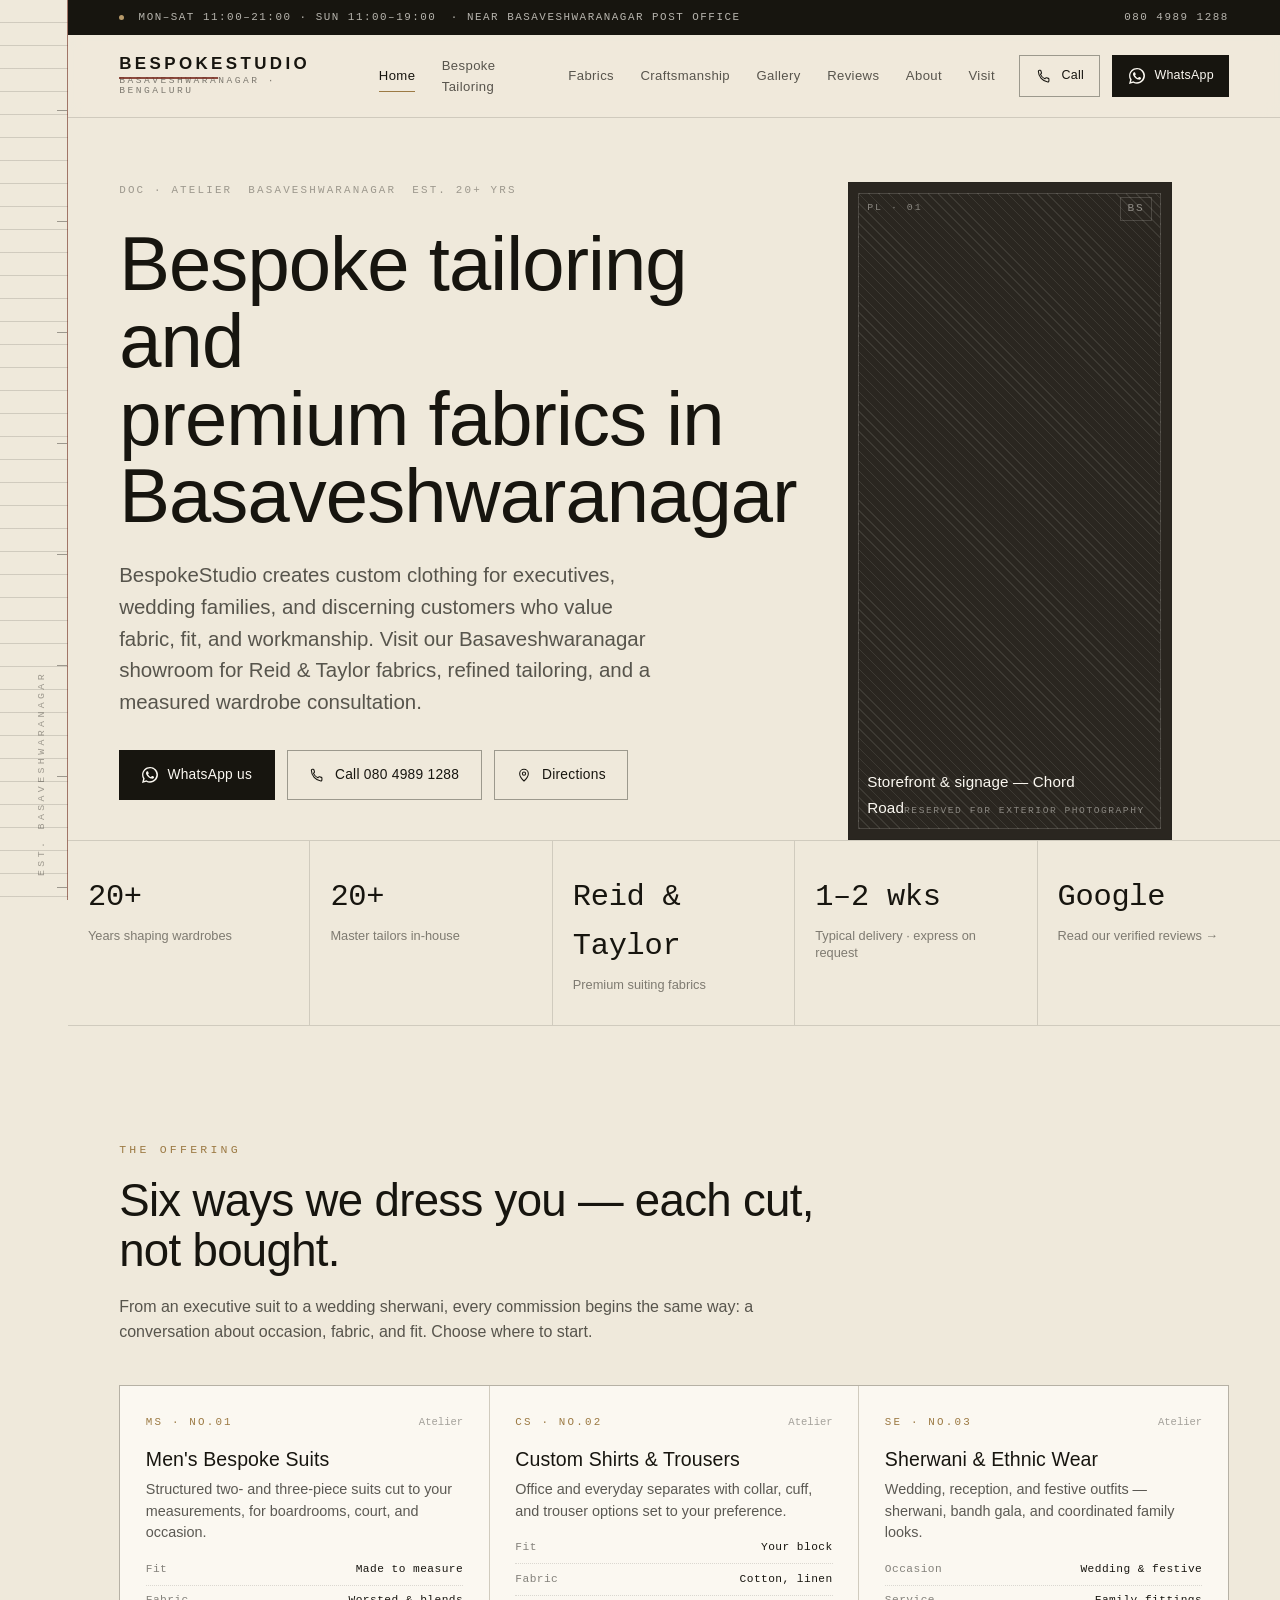
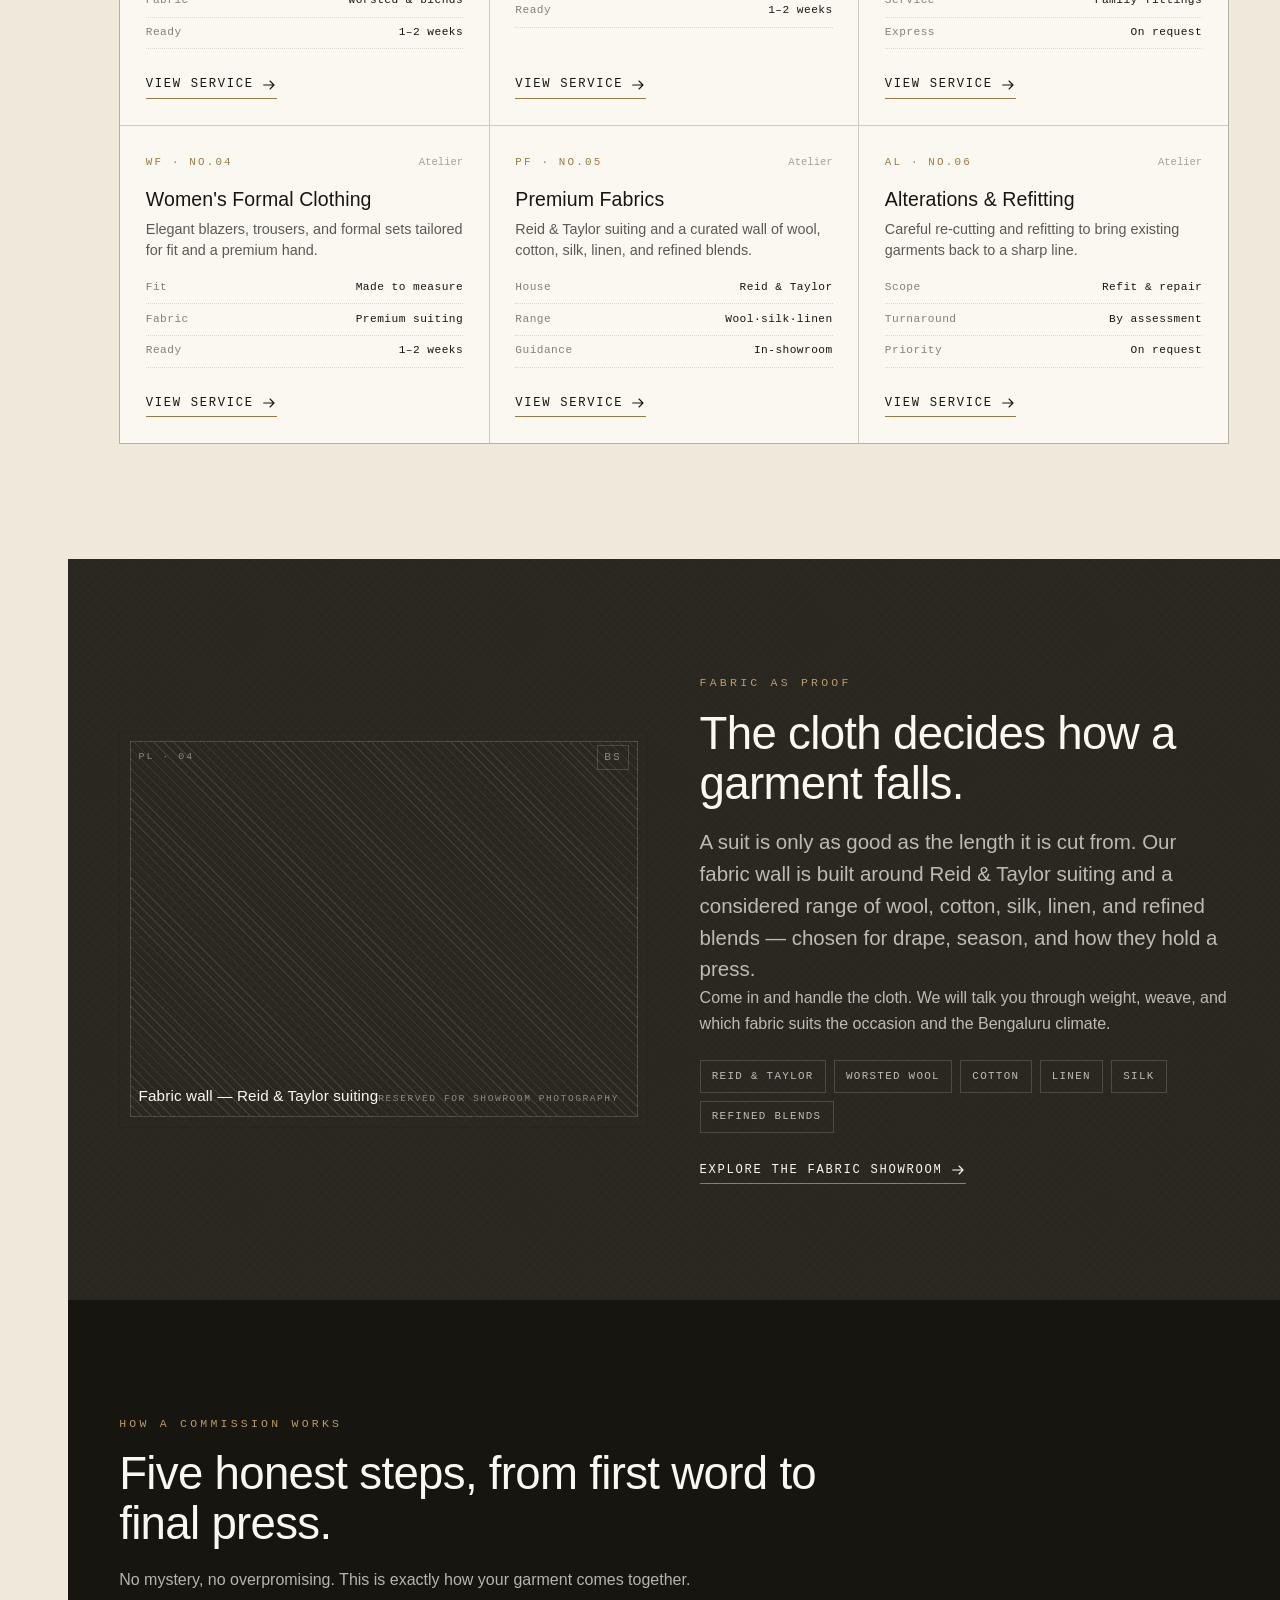
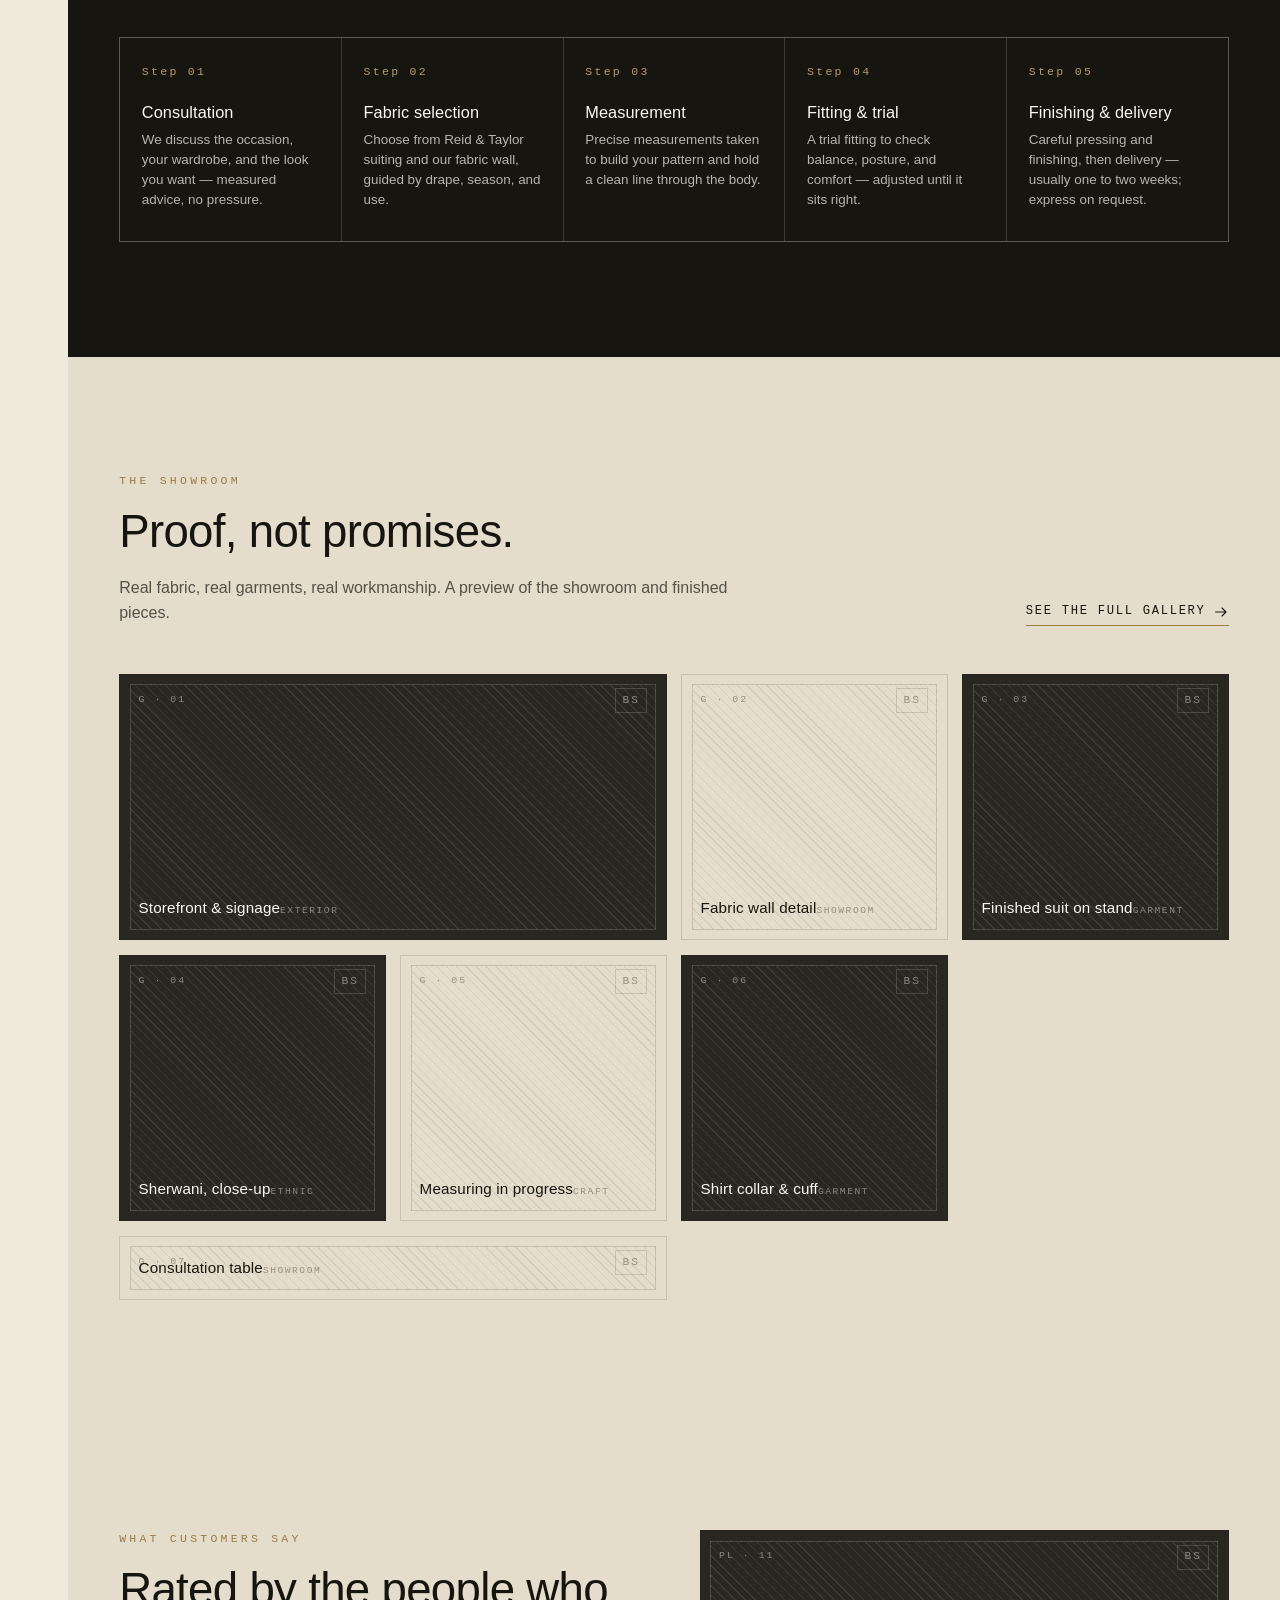
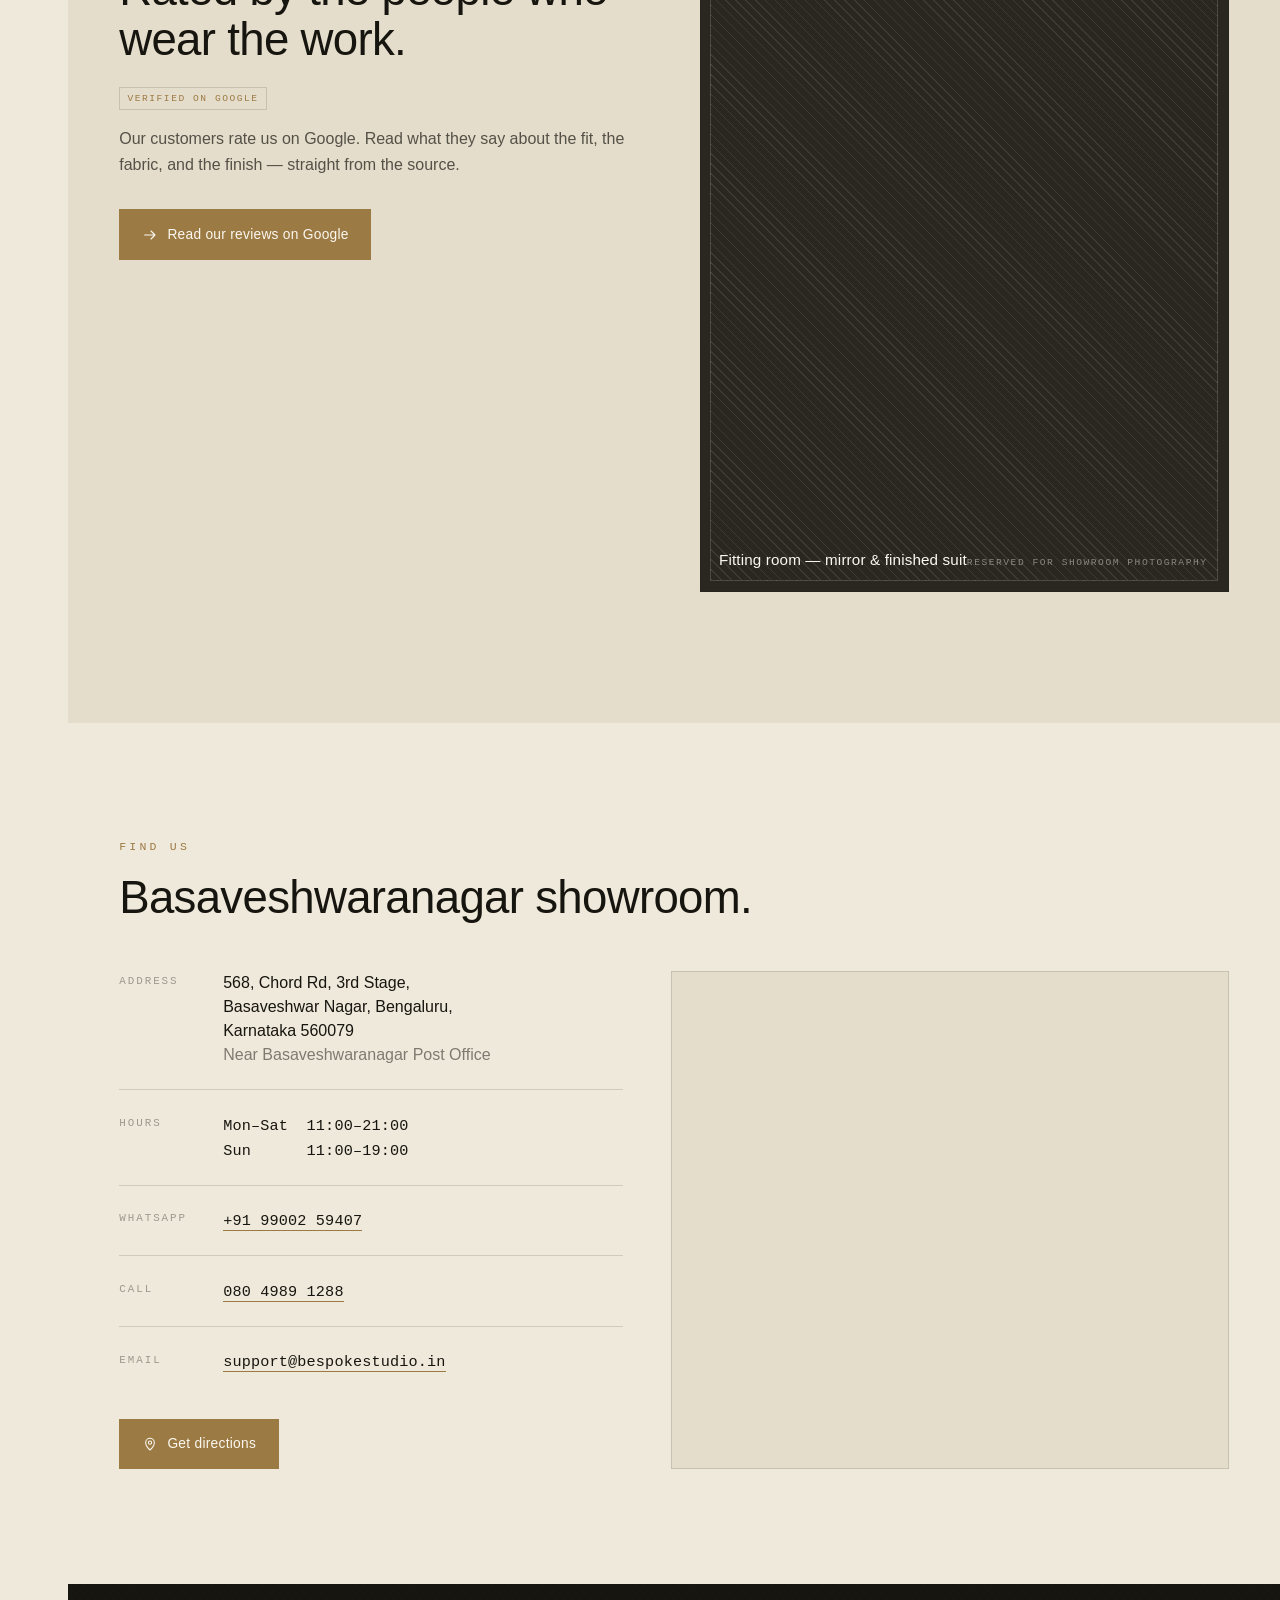
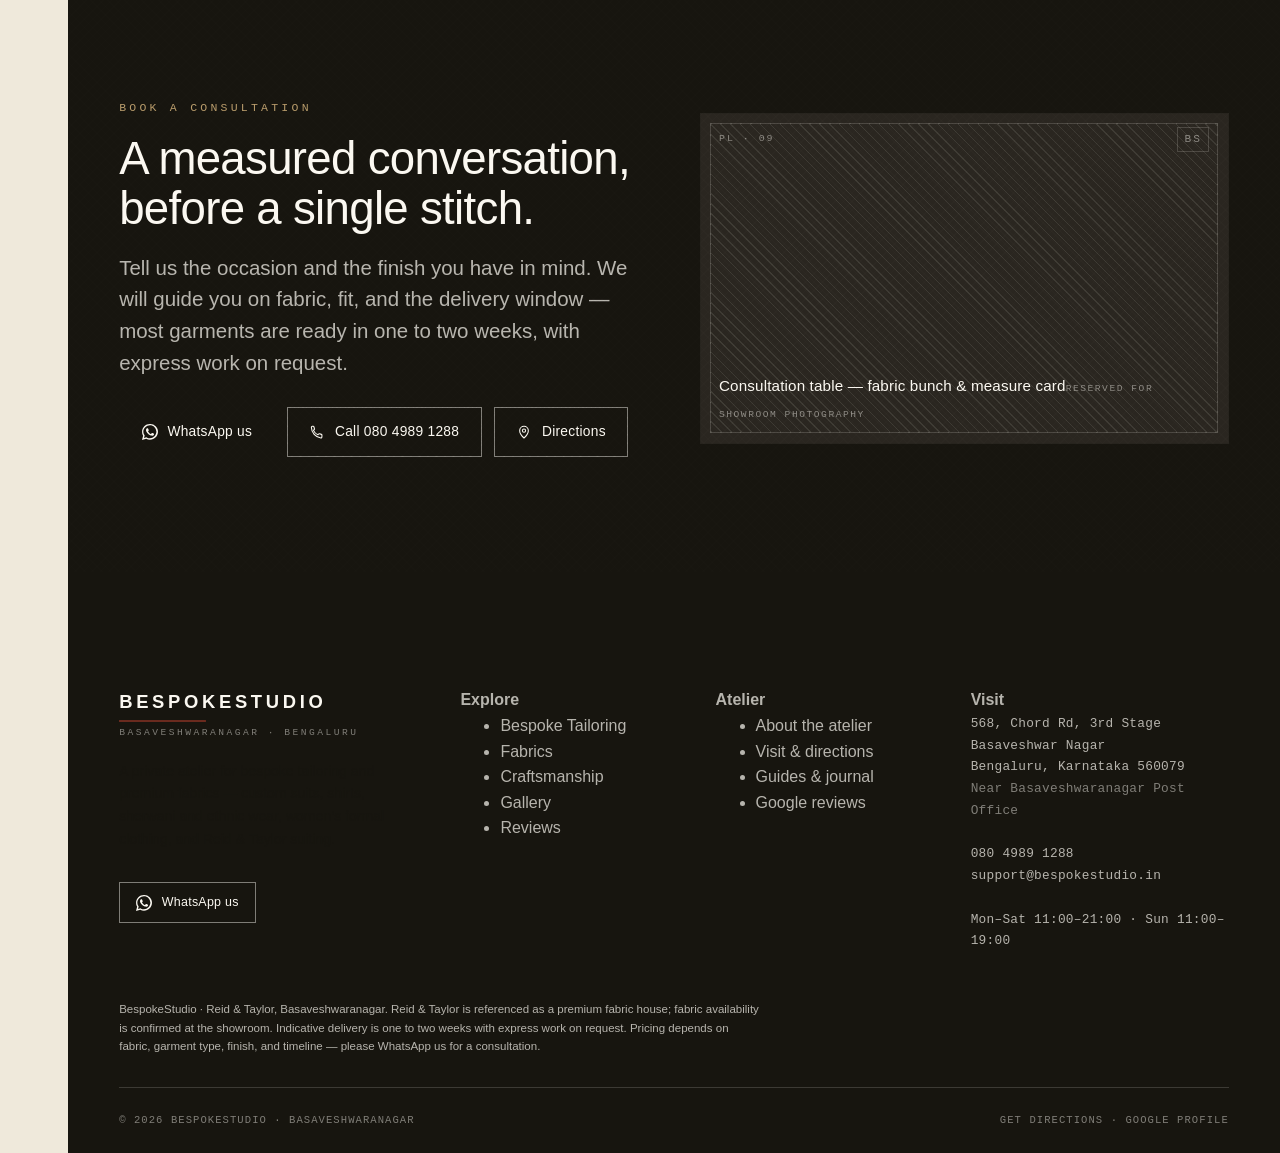
==== commit 7ea78951: "Live Google reviews via Maps JS Place class (env-gated, honest fallback) Replaces the hand-typed rat" ====
--- a/index.html
+++ b/index.html
@@ -49,6 +49,7 @@
 }
 </script>
 <!-- GA4: set GA4_ID in build.py to enable. Events buffer to dataLayer until then. -->
+
 </head>
 <body data-page="index">
 
@@ -100,7 +101,7 @@
       <div class="hero__plate reveal"><figure class="plate plate--fill" style="--ratio:4 / 5" role="img" aria-label="Photography plate — reserved for: Storefront &amp; signage — Chord Road"><span class="plate__mono">PL · 01</span><span class="plate__glyph">BS</span><figcaption class="plate__cap"><span class="plate__label">Storefront &amp; signage — Chord Road</span><span class="plate__note">Reserved for exterior photography</span></figcaption></figure></div>
     </div>
   </div>
-</section><section class="trust"><div class="trust__grid"><div class="trust__cell"><div class="trust__n">20+</div><div class="trust__k">Years shaping wardrobes</div></div><div class="trust__cell"><div class="trust__n">20+</div><div class="trust__k">Master tailors in-house</div></div><div class="trust__cell"><div class="trust__n">Reid &amp; Taylor</div><div class="trust__k">Premium suiting fabrics</div></div><div class="trust__cell"><div class="trust__n">1&ndash;2 wks</div><div class="trust__k">Typical delivery &middot; express on request</div></div><div class="trust__cell"><a href="https://www.google.com/maps/search/?api=1&query=BespokeStudio%2C%20568%2C%20Chord%20Rd%2C%203rd%20Stage%2C%20Basaveshwar%20Nagar%2C%20Bengaluru%2C%20Karnataka%20560079" data-evt="direction_click" data-p-section="trust" target="_blank" rel="noopener" style="display:block"><div class="trust__n">Google</div><div class="trust__k">Read our verified reviews &rarr;</div></a></div></div></section>
+</section><section class="trust"><div class="trust__grid"><div class="trust__cell"><div class="trust__n">20+</div><div class="trust__k">Years shaping wardrobes</div></div><div class="trust__cell"><div class="trust__n">20+</div><div class="trust__k">Master tailors in-house</div></div><div class="trust__cell"><div class="trust__n">Reid &amp; Taylor</div><div class="trust__k">Premium suiting fabrics</div></div><div class="trust__cell"><div class="trust__n">1&ndash;2 wks</div><div class="trust__k">Typical delivery &middot; express on request</div></div><div class="trust__cell"><a href="https://share.google/eGm642nOUGeRKLQ7e" data-evt="direction_click" data-p-section="trust" target="_blank" rel="noopener" style="display:block"><div class="trust__n">Google</div><div class="trust__k">Read our verified reviews &rarr;</div></a></div></div></section>
 <section class="section section--paper">
   <div class="wrap">
     <div class="sec-head reveal">
@@ -199,13 +200,11 @@
       <div class="split__body reveal">
         <span class="eyebrow">What customers say</span>
         <h2 class="section-title">Rated by the people who wear the work.</h2>
-        <div class="review__tag">Verified on Google</div><p class="mt-1" style="max-width:32rem">Our customers rate us on Google. Read what they say about the fit, the fabric, and the finish — straight from the source.</p>
-        <a class="btn btn--brass mt-2" href="https://www.google.com/maps/search/?api=1&query=BespokeStudio%2C%20568%2C%20Chord%20Rd%2C%203rd%20Stage%2C%20Basaveshwar%20Nagar%2C%20Bengaluru%2C%20Karnataka%20560079" data-evt="direction_click" data-p-section="reviews" target="_blank" rel="noopener"><svg class="btn__ic" viewBox="0 0 24 24" fill="none" stroke="currentColor" stroke-width="1.6" stroke-linecap="round" stroke-linejoin="round" aria-hidden="true"><path d="M4 12h15M13.5 6l6 6-6 6"/></svg> Read our reviews on Google</a>
+        <div id="gr-fallback"><div class="review__tag">Verified on Google</div><p class="mt-1" style="max-width:34rem">Our customers rate us on Google. Read what they say about the fit, the fabric, and the finish — straight from the source.</p><a class="btn btn--brass mt-2" href="https://share.google/eGm642nOUGeRKLQ7e" data-evt="direction_click" data-p-section="reviews" target="_blank" rel="noopener"><svg class="btn__ic" viewBox="0 0 24 24" fill="none" stroke="currentColor" stroke-width="1.6" stroke-linecap="round" stroke-linejoin="round" aria-hidden="true"><path d="M4 12h15M13.5 6l6 6-6 6"/></svg> Read our reviews on Google</a></div>
       </div>
       <div class="split__media reveal" style="align-self:center"><figure class="plate " style="--ratio:4 / 5" role="img" aria-label="Photography plate — reserved for: Fitting room — mirror &amp; finished suit"><span class="plate__mono">PL · 11</span><span class="plate__glyph">BS</span><figcaption class="plate__cap"><span class="plate__label">Fitting room — mirror &amp; finished suit</span><span class="plate__note">Reserved for showroom photography</span></figcaption></figure></div>
     </div>
-    <div class="reviews"><figure class="review reveal"><div class="review__stars">&#9733;&#9733;&#9733;&#9733;&#9733;</div><blockquote class="review__q" style="color:var(--ink-38)">Verified Google review — to be placed here.</blockquote><figcaption class="review__meta">Slot 01 &middot; Custom suit · executive wardrobe</figcaption></figure><figure class="review reveal"><div class="review__stars">&#9733;&#9733;&#9733;&#9733;&#9733;</div><blockquote class="review__q" style="color:var(--ink-38)">Verified Google review — to be placed here.</blockquote><figcaption class="review__meta">Slot 02 &middot; Wedding sherwani · groom</figcaption></figure><figure class="review reveal"><div class="review__stars">&#9733;&#9733;&#9733;&#9733;&#9733;</div><blockquote class="review__q" style="color:var(--ink-38)">Verified Google review — to be placed here.</blockquote><figcaption class="review__meta">Slot 03 &middot; Custom shirts · office</figcaption></figure><figure class="review reveal"><div class="review__stars">&#9733;&#9733;&#9733;&#9733;&#9733;</div><blockquote class="review__q" style="color:var(--ink-38)">Verified Google review — to be placed here.</blockquote><figcaption class="review__meta">Slot 04 &middot; Women&#x27;s formal · blazer</figcaption></figure><figure class="review reveal"><div class="review__stars">&#9733;&#9733;&#9733;&#9733;&#9733;</div><blockquote class="review__q" style="color:var(--ink-38)">Verified Google review — to be placed here.</blockquote><figcaption class="review__meta">Slot 05 &middot; Premium fabric · Reid &amp; Taylor</figcaption></figure><figure class="review reveal"><div class="review__stars">&#9733;&#9733;&#9733;&#9733;&#9733;</div><blockquote class="review__q" style="color:var(--ink-38)">Verified Google review — to be placed here.</blockquote><figcaption class="review__meta">Slot 06 &middot; Alteration &amp; refit</figcaption></figure></div>
-    <div class="notice"><strong>Build note.</strong> The Google Business Profile already carries reviews and ratings. Paste 6+ real reviews (with the customer&rsquo;s permission) into <code>REVIEWS</code> in build.py, and the live rating + count into <code>GOOGLE</code>. Until then, the section links out to the live Google profile — no reviews are invented.</div>
+    
   </div>
 </section>
 <section class="section section--paper" id="visit">
@@ -268,7 +267,7 @@
     <p class="footer__note">BespokeStudio · Reid & Taylor, Basaveshwaranagar. Reid &amp; Taylor is referenced as a premium fabric house; fabric availability is confirmed at the showroom. Indicative delivery is one to two weeks with express work on request. Pricing depends on fabric, garment type, finish, and timeline — please WhatsApp us for a consultation.</p>
     <div class="footer__bar">
       <span>&copy; <span data-year>2026</span> BespokeStudio &middot; Basaveshwaranagar</span>
-      <span><a href="https://www.google.com/maps/dir/?api=1&destination=BespokeStudio%2C%20568%2C%20Chord%20Rd%2C%203rd%20Stage%2C%20Basaveshwar%20Nagar%2C%20Bengaluru%2C%20Karnataka%20560079" data-evt="direction_click" data-p-position="footer" target="_blank" rel="noopener">Get directions</a> &middot; <a href="https://www.google.com/maps/search/?api=1&query=BespokeStudio%2C%20568%2C%20Chord%20Rd%2C%203rd%20Stage%2C%20Basaveshwar%20Nagar%2C%20Bengaluru%2C%20Karnataka%20560079" target="_blank" rel="noopener">Google profile</a></span>
+      <span><a href="https://www.google.com/maps/dir/?api=1&destination=BespokeStudio%2C%20568%2C%20Chord%20Rd%2C%203rd%20Stage%2C%20Basaveshwar%20Nagar%2C%20Bengaluru%2C%20Karnataka%20560079" data-evt="direction_click" data-p-position="footer" target="_blank" rel="noopener">Get directions</a> &middot; <a href="https://share.google/eGm642nOUGeRKLQ7e" target="_blank" rel="noopener">Google profile</a></span>
     </div>
   </div>
 </footer>
--- a/assets/css/site.css
+++ b/assets/css/site.css
@@ -424,6 +424,27 @@
 .review__q { font-size: 1.02rem; line-height: 1.5; color: var(--ink); }
 .review__meta { font-family: var(--mono); font-size: 0.66rem; letter-spacing: 0.14em; text-transform: uppercase; color: var(--ink-38); margin-top: auto; }
 .review__tag { display: inline-block; font-family: var(--mono); font-size: 0.6rem; letter-spacing: 0.16em; text-transform: uppercase; color: var(--brass); border: 1px solid var(--ink-14); padding: 0.2rem 0.45rem; }
+
+/* live Google reviews (assets/js/reviews.js) — matches the spec-sheet voice */
+[hidden] { display: none !important; }
+.gr-head { display: flex; align-items: center; justify-content: space-between; flex-wrap: wrap; gap: 1rem; margin-top: 2.5rem; padding-bottom: 1.25rem; border-bottom: 1px solid var(--ink-14); }
+.gr-score { display: flex; align-items: baseline; gap: 0.65rem; flex-wrap: wrap; }
+.gr-rating { font-family: var(--mono); font-size: clamp(1.6rem, 3vw, 2.2rem); font-weight: 500; letter-spacing: -0.01em; color: var(--ink); font-variant-numeric: tabular-nums; }
+.gr-stars { color: var(--brass); letter-spacing: 0.15em; font-size: 0.95rem; }
+.gr-count { font-family: var(--mono); font-size: 0.72rem; letter-spacing: 0.1em; text-transform: uppercase; color: var(--ink-52); }
+.gr-badge { font-family: var(--mono); font-size: 0.62rem; letter-spacing: 0.12em; text-transform: uppercase; color: var(--ink-52); text-decoration: none; border: 1px solid var(--ink-14); padding: 0.4rem 0.65rem; white-space: nowrap; }
+.gr-badge:hover { color: var(--brass); border-color: var(--brass); }
+.gr-badge strong { color: var(--ink); font-weight: 600; }
+.gr-grid { margin-top: 1.75rem; }
+.gr-card__top { display: flex; align-items: center; justify-content: space-between; gap: 0.75rem; }
+.gr-author { display: inline-flex; align-items: center; gap: 0.6rem; text-decoration: none; color: var(--ink); min-width: 0; }
+.gr-av { width: 40px; height: 40px; border-radius: 50%; object-fit: cover; flex: 0 0 auto; background: var(--ink-14); }
+.gr-av--ph { display: inline-flex; align-items: center; justify-content: center; background: var(--ink); color: var(--chalk); font-family: var(--mono); font-size: 1rem; }
+.gr-name { font-size: 0.9rem; font-weight: 600; overflow: hidden; text-overflow: ellipsis; white-space: nowrap; }
+.gr-author:hover .gr-name { color: var(--brass); }
+.gr-card .review__meta { text-transform: none; letter-spacing: 0.04em; }
+.gr-card .review__meta a { color: inherit; text-decoration: underline; text-underline-offset: 2px; }
+.gr-card .review__meta a:hover { color: var(--brass); }
 
 .notice {
   border: 1px dashed var(--brass); background: color-mix(in srgb, var(--brass) 7%, var(--oat));
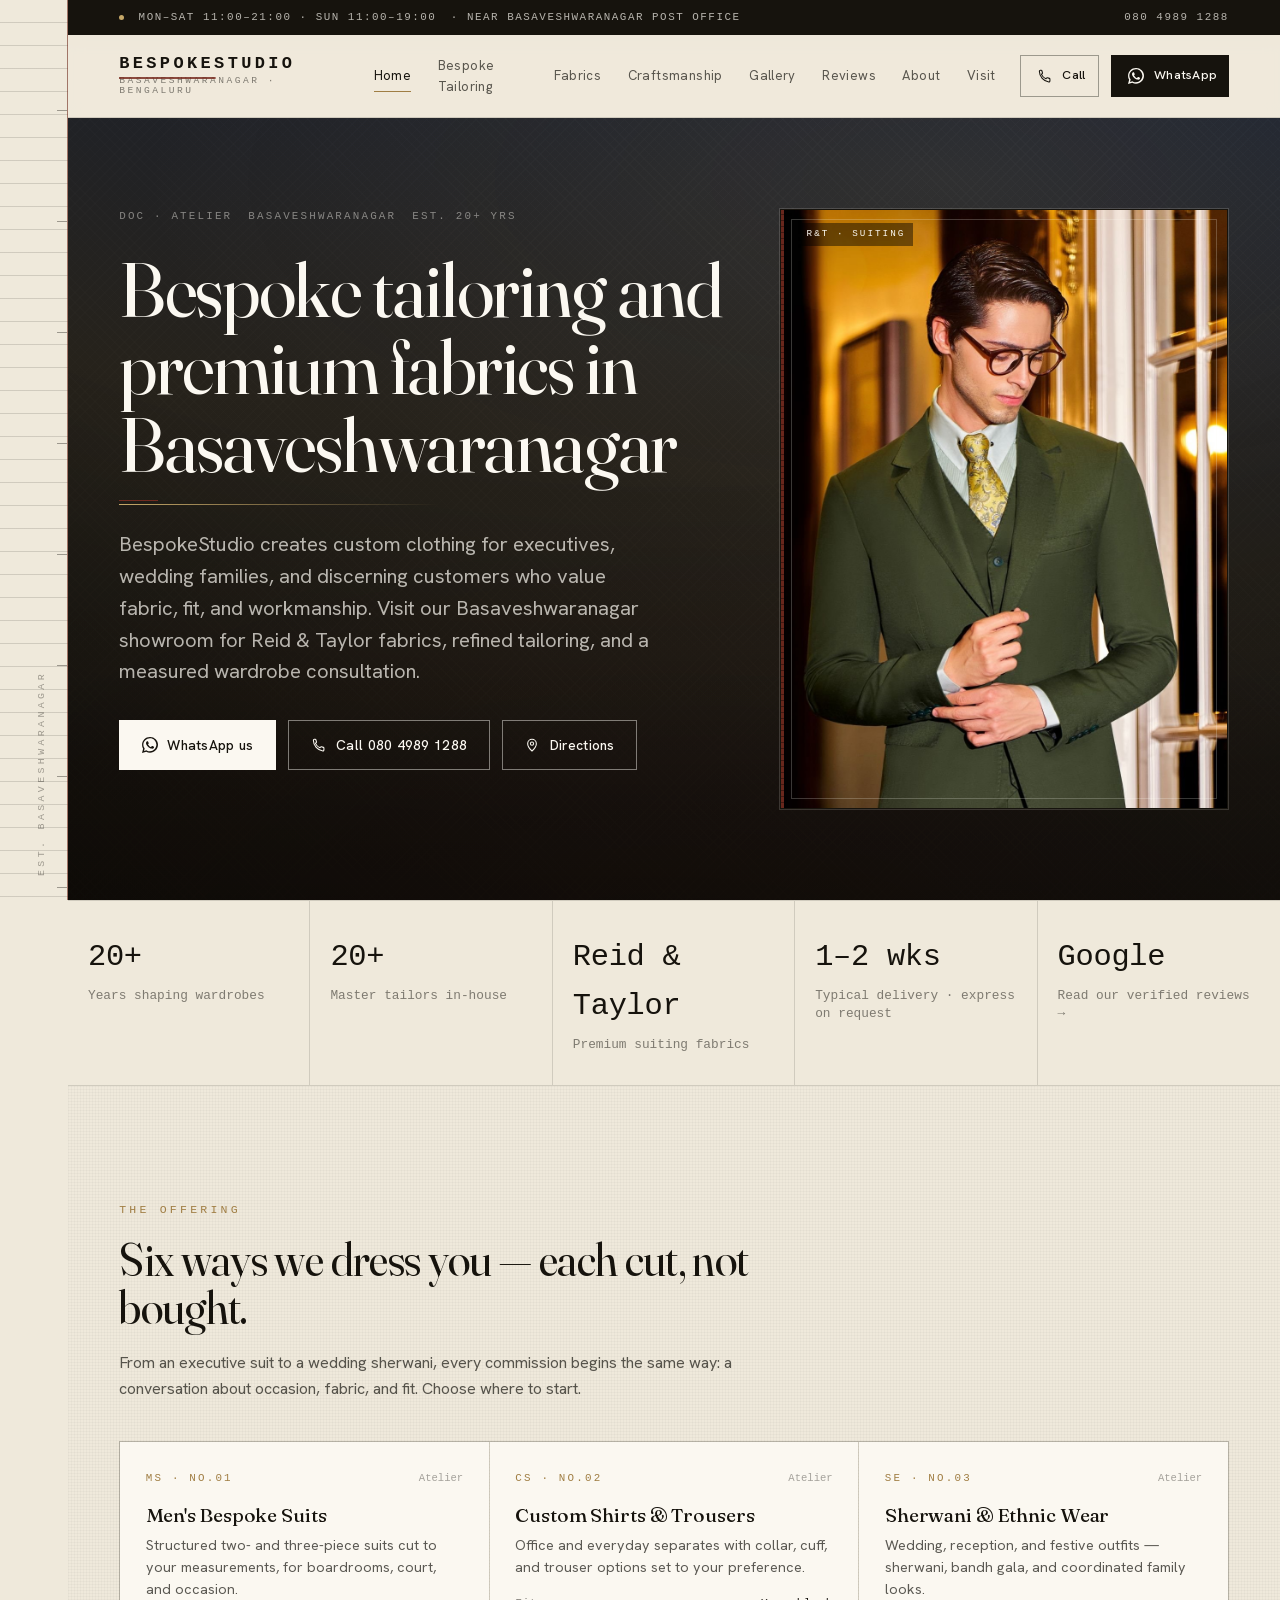
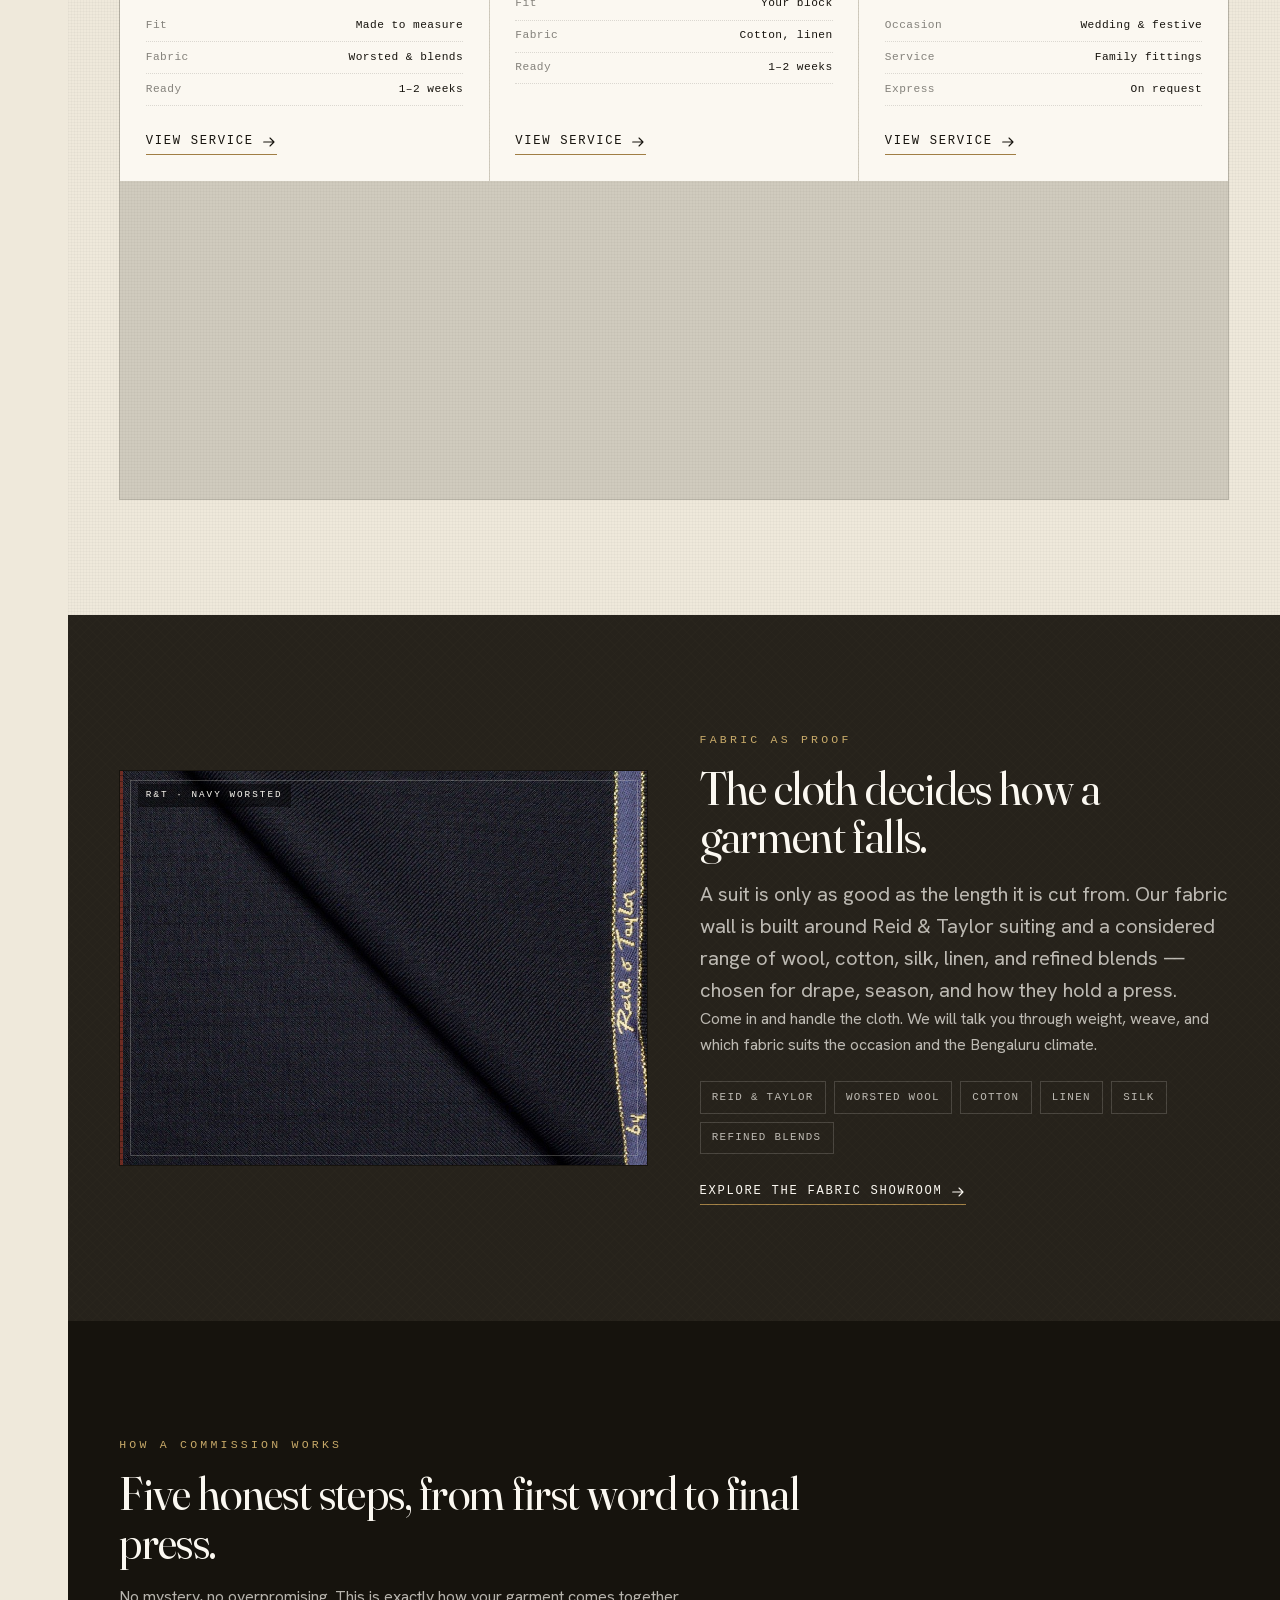
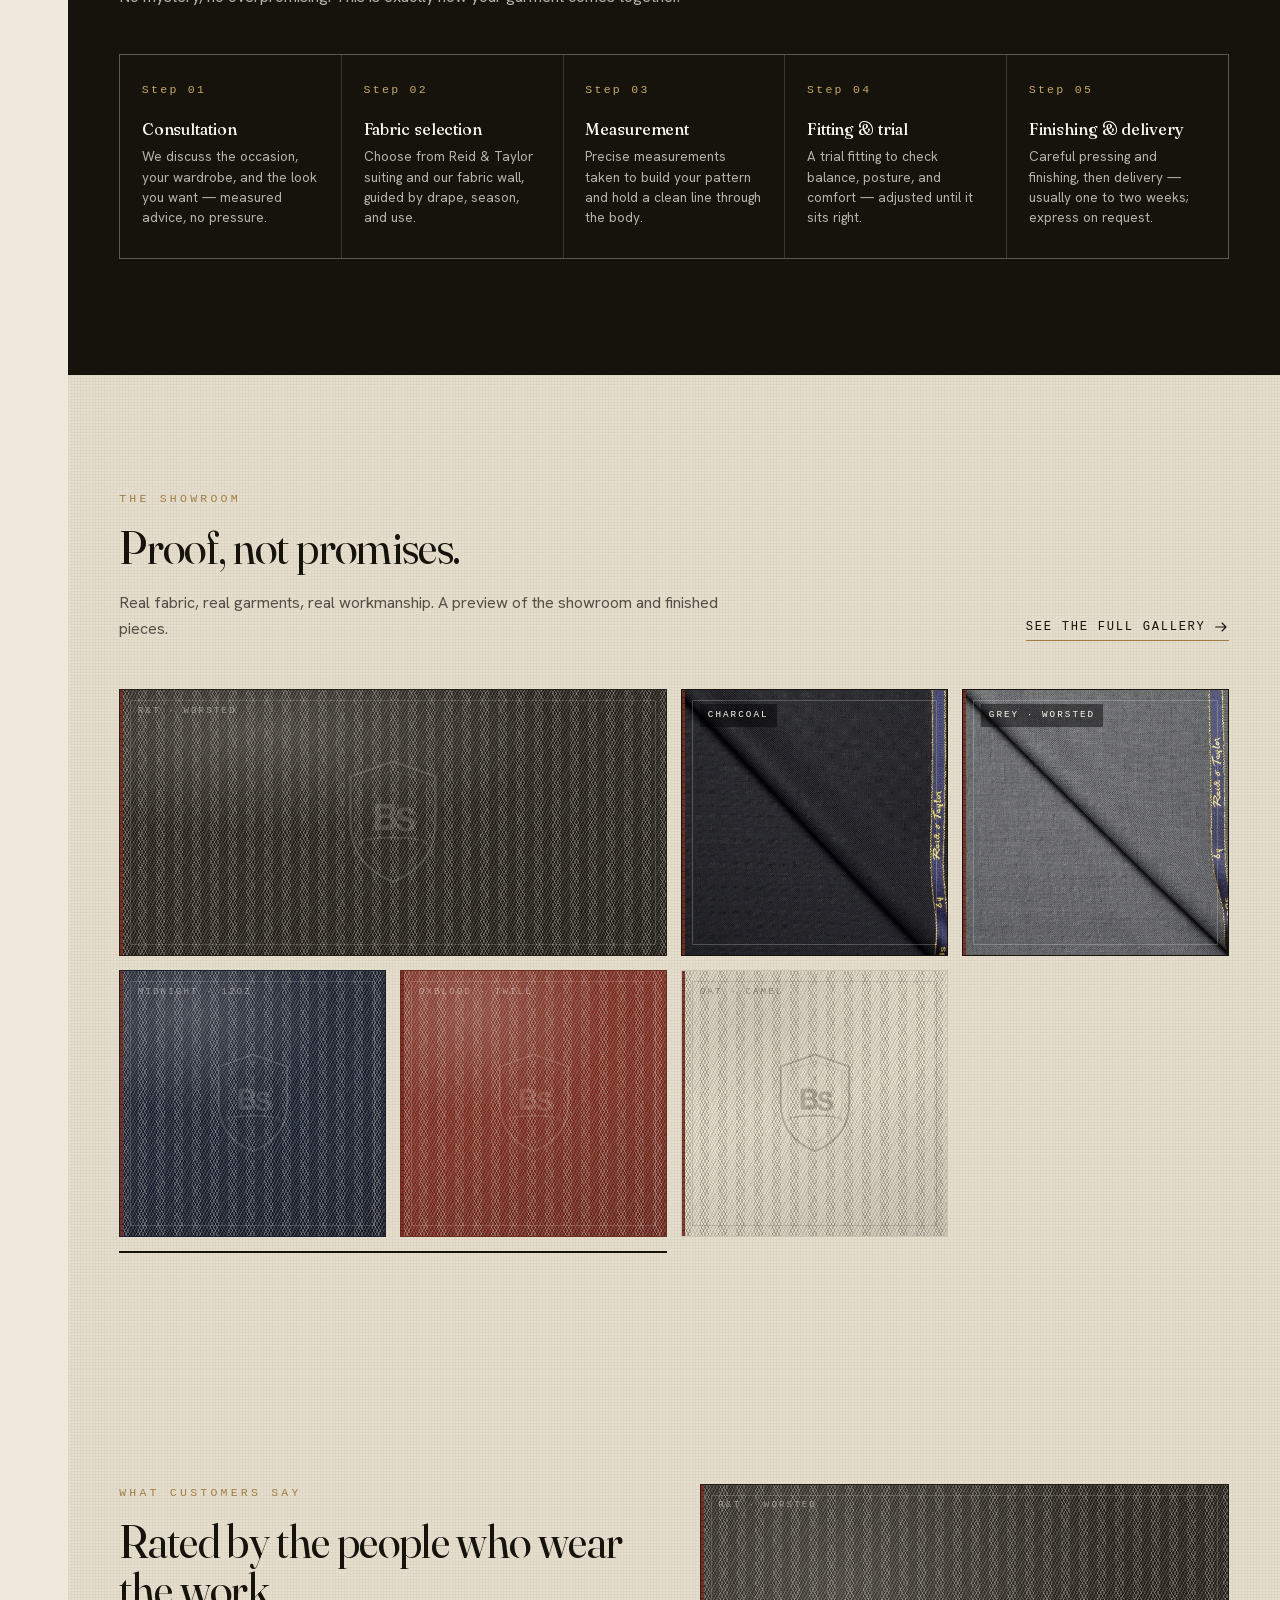
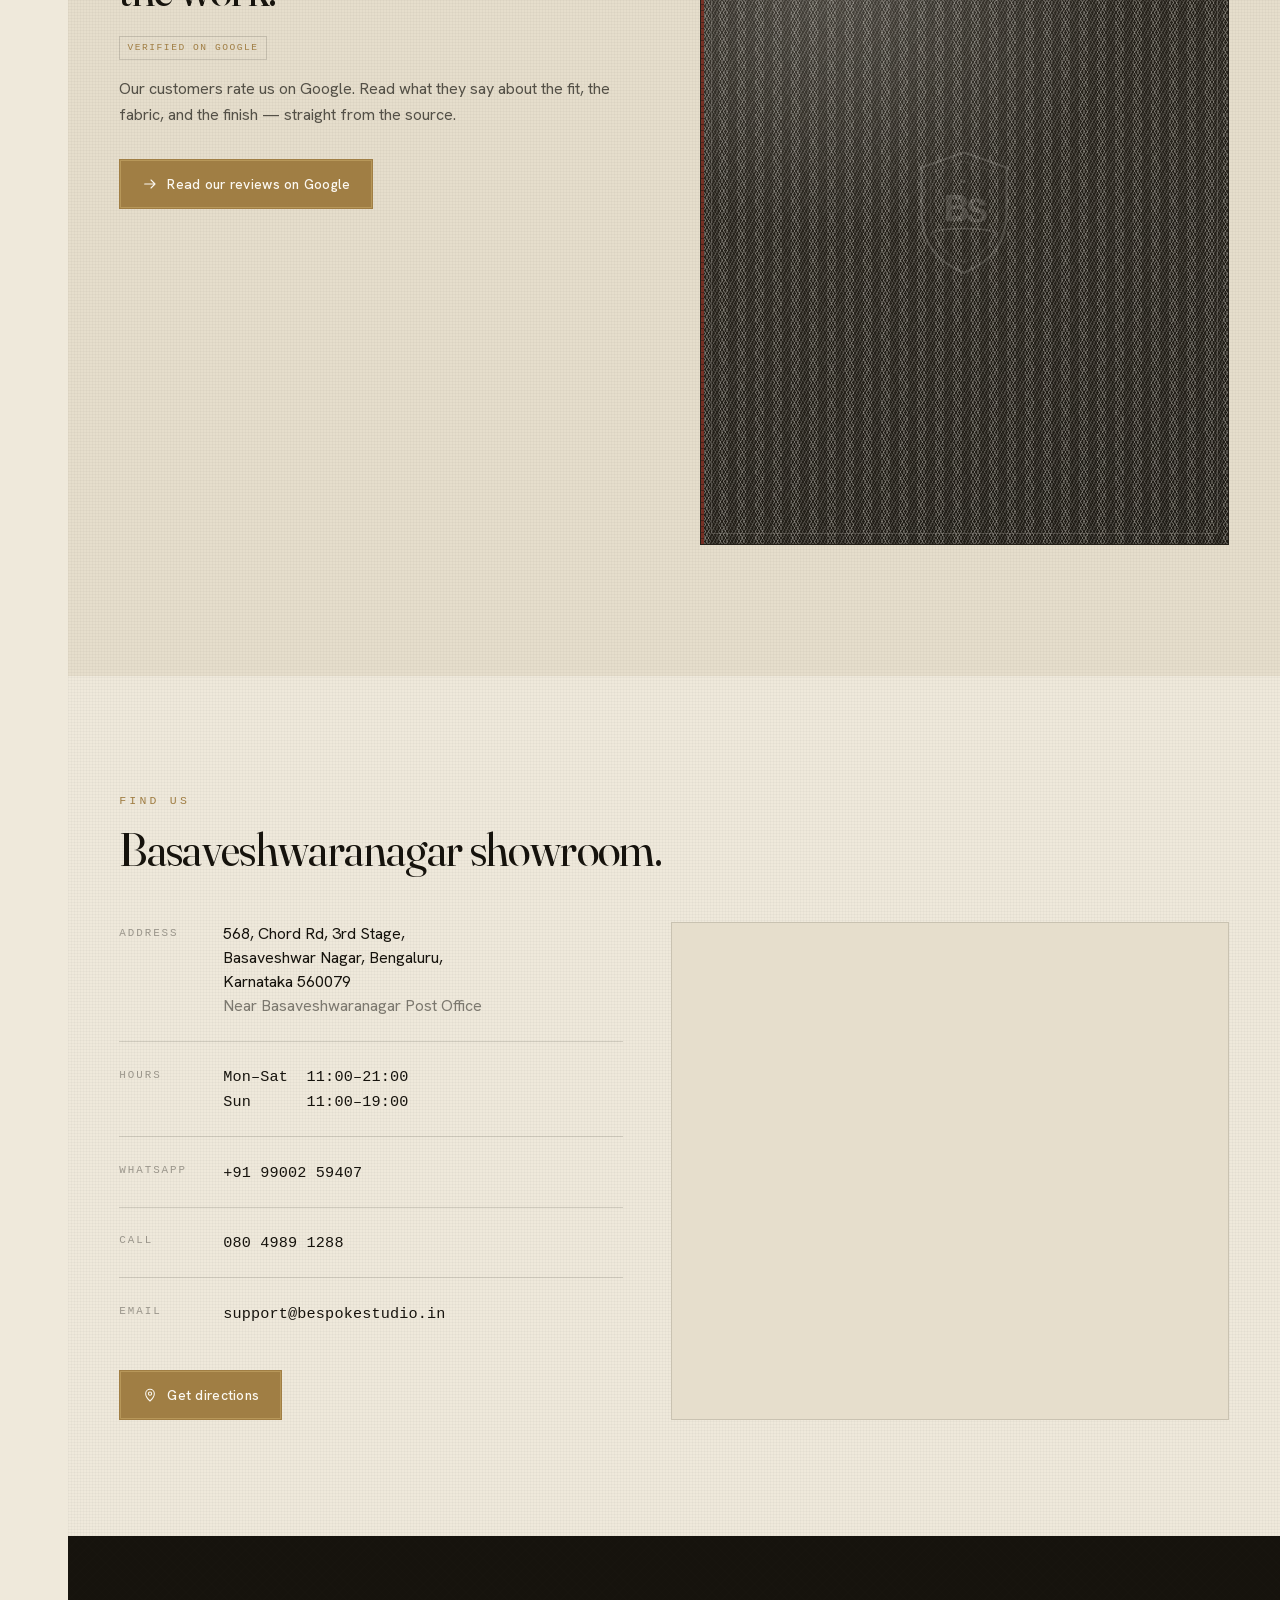
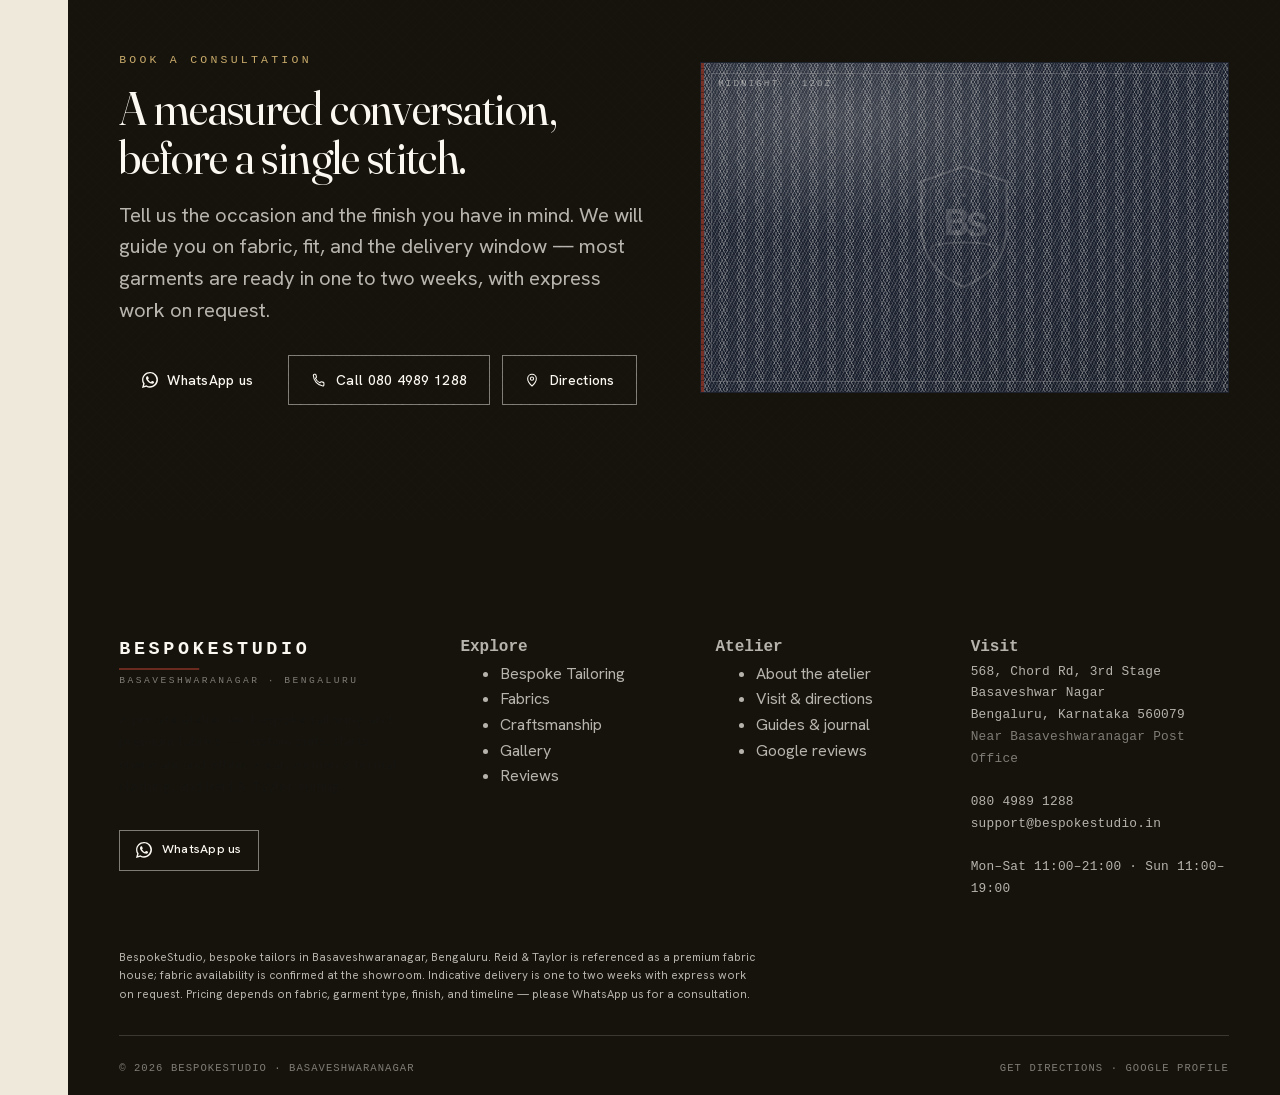
==== commit 3020e9ad: "Luxe redesign: couture serif, dark hero, fabric-swatch system + real R&T imagery Art direction overh" ====
--- a/index.html
+++ b/index.html
@@ -6,15 +6,15 @@
 <script>document.documentElement.classList.add('js')</script>
 <title>BespokeStudio — Bespoke Tailoring &amp; Premium Fabrics in Basaveshwaranagar, Bengaluru</title>
 <meta name="description" content="Premium bespoke tailoring and Reid &amp; Taylor fabric showroom in Basaveshwaranagar, Bengaluru. Custom suits, shirts, sherwani, women&#x27;s formal wear. WhatsApp for a consultation.">
-<link rel="canonical" href="https://bespokestudio.in/index.html">
+<link rel="canonical" href="https://bespokestudio.co.in/">
 <meta name="theme-color" content="#17150F">
 <meta name="format-detection" content="telephone=no">
 <meta property="og:type" content="business.business">
 <meta property="og:site_name" content="BespokeStudio">
 <meta property="og:title" content="BespokeStudio — Bespoke Tailoring &amp; Premium Fabrics in Basaveshwaranagar, Bengaluru">
 <meta property="og:description" content="Premium bespoke tailoring and Reid &amp; Taylor fabric showroom in Basaveshwaranagar, Bengaluru. Custom suits, shirts, sherwani, women&#x27;s formal wear. WhatsApp for a consultation.">
-<meta property="og:url" content="https://bespokestudio.in/index.html">
-<meta property="og:image" content="https://bespokestudio.in/assets/img/og-cover.png">
+<meta property="og:url" content="https://bespokestudio.co.in/">
+<meta property="og:image" content="https://bespokestudio.co.in/assets/img/og-cover.png">
 <meta name="twitter:card" content="summary_large_image">
 <link rel="icon" href="assets/img/favicon.svg" type="image/svg+xml">
 <link rel="apple-touch-icon" href="assets/img/favicon.svg">
@@ -23,29 +23,104 @@
 <script type="application/ld+json">
 {
   "@context": "https://schema.org",
-  "@type": "ClothingStore",
-  "@id": "https://bespokestudio.in/#business",
-  "name": "BespokeStudio",
-  "description": "Premium bespoke tailoring and Reid & Taylor fabric showroom in Basaveshwaranagar, Bengaluru.",
-  "url": "https://bespokestudio.in/",
-  "telephone": "+91-80-4989-1288",
-  "email": "support@bespokestudio.in",
-  "priceRange": "$$$",
-  "image": "https://bespokestudio.in/assets/img/og-cover.png",
-  "address": {"@type": "PostalAddress", "streetAddress": "568, Chord Rd, 3rd Stage, Basaveshwar Nagar", "addressLocality": "Bengaluru", "addressRegion": "Karnataka", "postalCode": "560079", "addressCountry": "IN"},
-  "geo": {"@type": "GeoCoordinates", "latitude": 12.9942605, "longitude": 77.5392937},
-  "openingHoursSpecification": [
-    {"@type": "OpeningHoursSpecification", "dayOfWeek": ["Monday","Tuesday","Wednesday","Thursday","Friday","Saturday"], "opens": "11:00", "closes": "21:00"},
-    {"@type": "OpeningHoursSpecification", "dayOfWeek": "Sunday", "opens": "11:00", "closes": "19:00"}
-  ],
-  "areaServed": ["Basaveshwaranagar","Rajajinagar","Vijayanagar","Malleshwaram","Bengaluru"],
-  "hasOfferCatalog": {"@type": "OfferCatalog", "name": "Bespoke tailoring and premium fabrics", "itemListElement": [
-    {"@type": "Offer", "itemOffered": {"@type": "Service", "name": "Men's bespoke suits"}},
-    {"@type": "Offer", "itemOffered": {"@type": "Service", "name": "Custom shirts and trousers"}},
-    {"@type": "Offer", "itemOffered": {"@type": "Service", "name": "Sherwani and ethnic wear tailoring"}},
-    {"@type": "Offer", "itemOffered": {"@type": "Service", "name": "Women's formal bespoke clothing"}},
-    {"@type": "Offer", "itemOffered": {"@type": "Service", "name": "Premium fabric consultation"}}
-  ]}
+  "@graph": [
+    {
+      "@type": "ClothingStore",
+      "@id": "https://bespokestudio.co.in/#business",
+      "name": "BespokeStudio",
+      "description": "Bespoke tailoring atelier and premium fabric showroom in Basaveshwaranagar, Bengaluru, working with Reid & Taylor and other fine suiting cloths.",
+      "url": "https://bespokestudio.co.in/",
+      "telephone": "+91-80-4989-1288",
+      "email": "support@bespokestudio.in",
+      "priceRange": "$$$",
+      "image": "https://bespokestudio.co.in/assets/img/og-cover.png",
+      "sameAs": [
+        "https://share.google/eGm642nOUGeRKLQ7e"
+      ],
+      "address": {
+        "@type": "PostalAddress",
+        "streetAddress": "568, Chord Rd, 3rd Stage, Basaveshwar Nagar",
+        "addressLocality": "Bengaluru",
+        "addressRegion": "Karnataka",
+        "postalCode": "560079",
+        "addressCountry": "IN"
+      },
+      "geo": {
+        "@type": "GeoCoordinates",
+        "latitude": 12.9942605,
+        "longitude": 77.5392937
+      },
+      "openingHoursSpecification": [
+        {
+          "@type": "OpeningHoursSpecification",
+          "dayOfWeek": [
+            "Monday",
+            "Tuesday",
+            "Wednesday",
+            "Thursday",
+            "Friday",
+            "Saturday"
+          ],
+          "opens": "11:00",
+          "closes": "21:00"
+        },
+        {
+          "@type": "OpeningHoursSpecification",
+          "dayOfWeek": "Sunday",
+          "opens": "11:00",
+          "closes": "19:00"
+        }
+      ],
+      "areaServed": [
+        "Basaveshwaranagar",
+        "Rajajinagar",
+        "Vijayanagar",
+        "Malleshwaram",
+        "Bengaluru"
+      ],
+      "hasOfferCatalog": {
+        "@type": "OfferCatalog",
+        "name": "Bespoke tailoring and premium fabrics",
+        "itemListElement": [
+          {
+            "@type": "Offer",
+            "itemOffered": {
+              "@type": "Service",
+              "name": "Men's bespoke suits"
+            }
+          },
+          {
+            "@type": "Offer",
+            "itemOffered": {
+              "@type": "Service",
+              "name": "Custom shirts and trousers"
+            }
+          },
+          {
+            "@type": "Offer",
+            "itemOffered": {
+              "@type": "Service",
+              "name": "Sherwani and ethnic wear tailoring"
+            }
+          },
+          {
+            "@type": "Offer",
+            "itemOffered": {
+              "@type": "Service",
+              "name": "Women's formal bespoke clothing"
+            }
+          },
+          {
+            "@type": "Offer",
+            "itemOffered": {
+              "@type": "Service",
+              "name": "Premium fabric consultation"
+            }
+          }
+        ]
+      }
+    }
+  ]
 }
 </script>
 <!-- GA4: set GA4_ID in build.py to enable. Events buffer to dataLayer until then. -->
@@ -98,7 +173,7 @@
         <p class="hero__sub lede">BespokeStudio creates custom clothing for executives, wedding families, and discerning customers who value fabric, fit, and workmanship. Visit our Basaveshwaranagar showroom for Reid &amp; Taylor fabrics, refined tailoring, and a measured wardrobe consultation.</p>
         <div class="cta-row"><a class="btn btn--wa" href="https://wa.me/919900259407?text=Hello%20BespokeStudio%2C%20I%20would%20like%20to%20enquire%20about%20a%20custom%20suit%20/%20bespoke%20outfit." data-evt="whatsapp_click" data-p-position="section" target="_blank" rel="noopener"><svg class="btn__ic" viewBox="0 0 24 24" fill="currentColor" aria-hidden="true"><path d="M17.5 14.4c-.3-.15-1.77-.87-2.04-.97-.27-.1-.47-.15-.67.15-.2.3-.77.97-.94 1.17-.17.2-.35.22-.65.07-.3-.15-1.26-.46-2.4-1.48-.89-.79-1.49-1.77-1.66-2.07-.17-.3-.02-.46.13-.61.13-.13.3-.35.45-.52.15-.17.2-.3.3-.5.1-.2.05-.37-.02-.52-.07-.15-.67-1.62-.92-2.22-.24-.58-.49-.5-.67-.51l-.57-.01c-.2 0-.52.07-.79.37-.27.3-1.04 1.02-1.04 2.48s1.07 2.88 1.22 3.08c.15.2 2.1 3.2 5.08 4.49.71.31 1.26.49 1.69.63.71.22 1.36.19 1.87.12.57-.09 1.77-.72 2.02-1.42.25-.7.25-1.3.17-1.42-.07-.12-.27-.2-.57-.35z"/><path d="M20.5 3.4A11.9 11.9 0 0012 0C5.4 0 .1 5.3.1 11.9c0 2.1.5 4.1 1.6 5.9L0 24l6.4-1.7c1.7.9 3.6 1.4 5.6 1.4h.01C18.6 23.7 24 18.4 24 11.8c0-3.2-1.2-6.2-3.5-8.4zM12 21.5h-.01a9.6 9.6 0 01-4.9-1.34l-.35-.2-3.7.97.99-3.6-.23-.37A9.55 9.55 0 012 11.9C2 6.4 6.5 1.9 12 1.9c2.6 0 5 1 6.8 2.8a9.5 9.5 0 012.8 6.7c0 5.5-4.5 10-9.6 10z"/></svg> WhatsApp us</a><a class="btn btn--ghost" href="tel:+918049891288" data-evt="call_click" data-p-position="section"><svg class="btn__ic" viewBox="0 0 24 24" fill="none" stroke="currentColor" stroke-width="1.6" stroke-linecap="round" stroke-linejoin="round" aria-hidden="true"><path d="M6.4 3.5c.4 0 .78.28.9.66l.92 3.05a1 1 0 01-.26 1.02L6.7 9.55a13 13 0 006.6 6.6l1.32-1.26a1 1 0 011.02-.26l3.05.92c.38.12.66.5.66.9v3.05a1.5 1.5 0 01-1.62 1.5A16.5 16.5 0 013.6 5.12 1.5 1.5 0 015.1 3.5z"/></svg> Call 080 4989 1288</a><a class="btn btn--ghost" href="https://www.google.com/maps/dir/?api=1&destination=BespokeStudio%2C%20568%2C%20Chord%20Rd%2C%203rd%20Stage%2C%20Basaveshwar%20Nagar%2C%20Bengaluru%2C%20Karnataka%20560079" data-evt="direction_click" data-p-position="section" target="_blank" rel="noopener"><svg class="btn__ic" viewBox="0 0 24 24" fill="none" stroke="currentColor" stroke-width="1.6" stroke-linecap="round" stroke-linejoin="round" aria-hidden="true"><path d="M12 21s6.5-5.8 6.5-11a6.5 6.5 0 10-13 0C5.5 15.2 12 21 12 21z"/><circle cx="12" cy="10" r="2.4"/></svg> Directions</a></div>
       </div>
-      <div class="hero__plate reveal"><figure class="plate plate--fill" style="--ratio:4 / 5" role="img" aria-label="Photography plate — reserved for: Storefront &amp; signage — Chord Road"><span class="plate__mono">PL · 01</span><span class="plate__glyph">BS</span><figcaption class="plate__cap"><span class="plate__label">Storefront &amp; signage — Chord Road</span><span class="plate__note">Reserved for exterior photography</span></figcaption></figure></div>
+      <div class="hero__plate reveal"><figure class="swatch swatch--photo swatch--fill"><img class="swatch__img" src="assets/img/rt/reid-and-taylor-green-suit-campaign.jpg" alt="Reid &amp; Taylor suiting — a finely cut three-piece" loading="lazy" decoding="async"><span class="swatch__edge" aria-hidden="true"></span><span class="swatch__tag">R&amp;T · SUITING</span></figure></div>
     </div>
   </div>
 </section><section class="trust"><div class="trust__grid"><div class="trust__cell"><div class="trust__n">20+</div><div class="trust__k">Years shaping wardrobes</div></div><div class="trust__cell"><div class="trust__n">20+</div><div class="trust__k">Master tailors in-house</div></div><div class="trust__cell"><div class="trust__n">Reid &amp; Taylor</div><div class="trust__k">Premium suiting fabrics</div></div><div class="trust__cell"><div class="trust__n">1&ndash;2 wks</div><div class="trust__k">Typical delivery &middot; express on request</div></div><div class="trust__cell"><a href="https://share.google/eGm642nOUGeRKLQ7e" data-evt="direction_click" data-p-section="trust" target="_blank" rel="noopener" style="display:block"><div class="trust__n">Google</div><div class="trust__k">Read our verified reviews &rarr;</div></a></div></div></section>
@@ -163,7 +238,7 @@
 <section class="section section--char weave">
   <div class="wrap">
     <div class="split split--flip">
-      <div class="split__media reveal"><figure class="plate " style="--ratio:4 / 3" role="img" aria-label="Photography plate — reserved for: Fabric wall — Reid &amp; Taylor suiting"><span class="plate__mono">PL · 04</span><span class="plate__glyph">BS</span><figcaption class="plate__cap"><span class="plate__label">Fabric wall — Reid &amp; Taylor suiting</span><span class="plate__note">Reserved for showroom photography</span></figcaption></figure></div>
+      <div class="split__media reveal"><figure class="swatch swatch--photo" style="--ratio:4 / 3"><img class="swatch__img" src="assets/img/rt/reid-and-taylor-suiting-fabric-navy-worsted.jpg" alt="Reid &amp; Taylor navy worsted suiting cloth" loading="lazy" decoding="async"><span class="swatch__edge" aria-hidden="true"></span><span class="swatch__tag">R&amp;T · NAVY WORSTED</span></figure></div>
       <div class="split__body reveal">
         <span class="eyebrow eyebrow--onink">Fabric as proof</span>
         <h2 class="section-title">The cloth decides how a garment falls.</h2>
@@ -191,7 +266,7 @@
       <div style="max-width:40rem"><span class="eyebrow">The showroom</span><h2 class="section-title">Proof, not promises.</h2><p>Real fabric, real garments, real workmanship. A preview of the showroom and finished pieces.</p></div>
       <a class="tlink" href="gallery.html">See the full gallery <svg class="btn__ic" viewBox="0 0 24 24" fill="none" stroke="currentColor" stroke-width="1.6" stroke-linecap="round" stroke-linejoin="round" aria-hidden="true"><path d="M4 12h15M13.5 6l6 6-6 6"/></svg></a>
     </div>
-    <div class="gallery gallery--home mt-3"><figure class="plate g-span-2 plate--fill" style="--ratio:4 / 3" role="img" aria-label="Photography plate — reserved for: Storefront &amp; signage"><span class="plate__mono">G · 01</span><span class="plate__glyph">BS</span><figcaption class="plate__cap"><span class="plate__label">Storefront &amp; signage</span><span class="plate__note">Exterior</span></figcaption></figure><figure class="plate plate--chalk " style="--ratio:1 / 1" role="img" aria-label="Photography plate — reserved for: Fabric wall detail"><span class="plate__mono">G · 02</span><span class="plate__glyph">BS</span><figcaption class="plate__cap"><span class="plate__label">Fabric wall detail</span><span class="plate__note">Showroom</span></figcaption></figure><figure class="plate " style="--ratio:1 / 1" role="img" aria-label="Photography plate — reserved for: Finished suit on stand"><span class="plate__mono">G · 03</span><span class="plate__glyph">BS</span><figcaption class="plate__cap"><span class="plate__label">Finished suit on stand</span><span class="plate__note">Garment</span></figcaption></figure><figure class="plate " style="--ratio:1 / 1" role="img" aria-label="Photography plate — reserved for: Sherwani, close-up"><span class="plate__mono">G · 04</span><span class="plate__glyph">BS</span><figcaption class="plate__cap"><span class="plate__label">Sherwani, close-up</span><span class="plate__note">Ethnic</span></figcaption></figure><figure class="plate plate--chalk " style="--ratio:1 / 1" role="img" aria-label="Photography plate — reserved for: Measuring in progress"><span class="plate__mono">G · 05</span><span class="plate__glyph">BS</span><figcaption class="plate__cap"><span class="plate__label">Measuring in progress</span><span class="plate__note">Craft</span></figcaption></figure><figure class="plate " style="--ratio:1 / 1" role="img" aria-label="Photography plate — reserved for: Shirt collar &amp; cuff"><span class="plate__mono">G · 06</span><span class="plate__glyph">BS</span><figcaption class="plate__cap"><span class="plate__label">Shirt collar &amp; cuff</span><span class="plate__note">Garment</span></figcaption></figure><figure class="plate plate--chalk g-span-2 plate--fill" style="--ratio:4 / 3" role="img" aria-label="Photography plate — reserved for: Consultation table"><span class="plate__mono">G · 07</span><span class="plate__glyph">BS</span><figcaption class="plate__cap"><span class="plate__label">Consultation table</span><span class="plate__note">Showroom</span></figcaption></figure></div>
+    <div class="gallery gallery--home mt-3"><figure class="swatch swatch--worsted g-span-2 swatch--fill" role="img" aria-label="Storefront &amp; signage"><span class="swatch__weave" aria-hidden="true"></span><span class="swatch__edge" aria-hidden="true"></span><svg class="crest swatch__crest" aria-hidden="true" viewBox="0 0 100 118" role="img" aria-labelledby="crestT" xmlns="http://www.w3.org/2000/svg" fill="none"><title id="crestT">BespokeStudio</title><path d="M50 4 88 17.5v40.5c0 30-18.5 45.5-38 53.5C30.5 103.5 12 88 12 58V17.5L50 4Z" stroke="currentColor" stroke-width="2" stroke-linejoin="round"/><path d="M50 12 80 22.5v35.5c0 25-14.5 38-30 44.5C34.5 96 20 83 20 58V22.5L50 12Z" stroke="currentColor" stroke-width="1" stroke-linejoin="round" opacity=".5"/><g fill="currentColor"><path d="M34 42h11.4c4.4 0 7.3 2.2 7.3 5.9 0 2.6-1.6 4.4-3.9 5.1 2.9.5 4.9 2.6 4.9 5.7 0 4.1-3.1 6.6-8 6.6H34V42Zm10.4 9.4c2 0 3.2-1.1 3.2-2.8 0-1.7-1.2-2.6-3.3-2.6h-5.2v5.4h5.3Zm.5 9.3c2.2 0 3.5-1.1 3.5-3 0-1.9-1.4-2.9-3.6-2.9h-5.7v5.9h5.8Z"/><path d="M56.7 59.6c.2 2.4 2.1 3.9 5 3.9 2.5 0 4.1-1.1 4.1-2.8 0-1.5-1-2.2-3.8-2.8l-2.5-.6c-4.1-.9-6-2.9-6-6 0-3.9 3.2-6.4 7.9-6.4 4.9 0 7.8 2.4 8 6.4h-4.7c-.2-2-1.5-3-3.4-3-1.9 0-3.2.9-3.2 2.4 0 1.3 1 2 3.4 2.6l2.6.6c4.3.9 6.2 2.7 6.2 6 0 4.1-3.3 6.7-8.7 6.7-5.3 0-8.6-2.5-8.8-6.6l3.9-.4Z"/></g><path d="M27 74c9-2.6 37-2.6 46 0" stroke="currentColor" stroke-width="1.6" stroke-linecap="round"/><path d="M24.4 74c-2.4.7-4 2.4-4.4 4.7M75.6 74c2.4.7 4 2.4 4.4 4.7" stroke="currentColor" stroke-width="1.4" stroke-linecap="round" opacity=".7"/><circle cx="50" cy="30" r="1.6" fill="currentColor"/></svg><span class="swatch__tag">R&amp;T · WORSTED</span></figure><figure class="swatch swatch--photo" style="--ratio:1 / 1"><img class="swatch__img" src="assets/img/rt/reid-and-taylor-suiting-fabric-charcoal.jpg" alt="Reid &amp; Taylor charcoal worsted suiting" loading="lazy" decoding="async"><span class="swatch__edge" aria-hidden="true"></span><span class="swatch__tag">CHARCOAL</span></figure><figure class="swatch swatch--photo" style="--ratio:1 / 1"><img class="swatch__img" src="assets/img/rt/reid-and-taylor-suiting-fabric-worsted-grey.jpg" alt="Reid &amp; Taylor worsted grey suiting" loading="lazy" decoding="async"><span class="swatch__edge" aria-hidden="true"></span><span class="swatch__tag">GREY · WORSTED</span></figure><figure class="swatch swatch--midnight" style="--ratio:1 / 1" role="img" aria-label="Sherwani, close-up"><span class="swatch__weave" aria-hidden="true"></span><span class="swatch__edge" aria-hidden="true"></span><svg class="crest swatch__crest" aria-hidden="true" viewBox="0 0 100 118" role="img" aria-labelledby="crestT" xmlns="http://www.w3.org/2000/svg" fill="none"><title id="crestT">BespokeStudio</title><path d="M50 4 88 17.5v40.5c0 30-18.5 45.5-38 53.5C30.5 103.5 12 88 12 58V17.5L50 4Z" stroke="currentColor" stroke-width="2" stroke-linejoin="round"/><path d="M50 12 80 22.5v35.5c0 25-14.5 38-30 44.5C34.5 96 20 83 20 58V22.5L50 12Z" stroke="currentColor" stroke-width="1" stroke-linejoin="round" opacity=".5"/><g fill="currentColor"><path d="M34 42h11.4c4.4 0 7.3 2.2 7.3 5.9 0 2.6-1.6 4.4-3.9 5.1 2.9.5 4.9 2.6 4.9 5.7 0 4.1-3.1 6.6-8 6.6H34V42Zm10.4 9.4c2 0 3.2-1.1 3.2-2.8 0-1.7-1.2-2.6-3.3-2.6h-5.2v5.4h5.3Zm.5 9.3c2.2 0 3.5-1.1 3.5-3 0-1.9-1.4-2.9-3.6-2.9h-5.7v5.9h5.8Z"/><path d="M56.7 59.6c.2 2.4 2.1 3.9 5 3.9 2.5 0 4.1-1.1 4.1-2.8 0-1.5-1-2.2-3.8-2.8l-2.5-.6c-4.1-.9-6-2.9-6-6 0-3.9 3.2-6.4 7.9-6.4 4.9 0 7.8 2.4 8 6.4h-4.7c-.2-2-1.5-3-3.4-3-1.9 0-3.2.9-3.2 2.4 0 1.3 1 2 3.4 2.6l2.6.6c4.3.9 6.2 2.7 6.2 6 0 4.1-3.3 6.7-8.7 6.7-5.3 0-8.6-2.5-8.8-6.6l3.9-.4Z"/></g><path d="M27 74c9-2.6 37-2.6 46 0" stroke="currentColor" stroke-width="1.6" stroke-linecap="round"/><path d="M24.4 74c-2.4.7-4 2.4-4.4 4.7M75.6 74c2.4.7 4 2.4 4.4 4.7" stroke="currentColor" stroke-width="1.4" stroke-linecap="round" opacity=".7"/><circle cx="50" cy="30" r="1.6" fill="currentColor"/></svg><span class="swatch__tag">MIDNIGHT · 12OZ</span></figure><figure class="swatch swatch--oxblood" style="--ratio:1 / 1" role="img" aria-label="Measuring in progress"><span class="swatch__weave" aria-hidden="true"></span><span class="swatch__edge" aria-hidden="true"></span><svg class="crest swatch__crest" aria-hidden="true" viewBox="0 0 100 118" role="img" aria-labelledby="crestT" xmlns="http://www.w3.org/2000/svg" fill="none"><title id="crestT">BespokeStudio</title><path d="M50 4 88 17.5v40.5c0 30-18.5 45.5-38 53.5C30.5 103.5 12 88 12 58V17.5L50 4Z" stroke="currentColor" stroke-width="2" stroke-linejoin="round"/><path d="M50 12 80 22.5v35.5c0 25-14.5 38-30 44.5C34.5 96 20 83 20 58V22.5L50 12Z" stroke="currentColor" stroke-width="1" stroke-linejoin="round" opacity=".5"/><g fill="currentColor"><path d="M34 42h11.4c4.4 0 7.3 2.2 7.3 5.9 0 2.6-1.6 4.4-3.9 5.1 2.9.5 4.9 2.6 4.9 5.7 0 4.1-3.1 6.6-8 6.6H34V42Zm10.4 9.4c2 0 3.2-1.1 3.2-2.8 0-1.7-1.2-2.6-3.3-2.6h-5.2v5.4h5.3Zm.5 9.3c2.2 0 3.5-1.1 3.5-3 0-1.9-1.4-2.9-3.6-2.9h-5.7v5.9h5.8Z"/><path d="M56.7 59.6c.2 2.4 2.1 3.9 5 3.9 2.5 0 4.1-1.1 4.1-2.8 0-1.5-1-2.2-3.8-2.8l-2.5-.6c-4.1-.9-6-2.9-6-6 0-3.9 3.2-6.4 7.9-6.4 4.9 0 7.8 2.4 8 6.4h-4.7c-.2-2-1.5-3-3.4-3-1.9 0-3.2.9-3.2 2.4 0 1.3 1 2 3.4 2.6l2.6.6c4.3.9 6.2 2.7 6.2 6 0 4.1-3.3 6.7-8.7 6.7-5.3 0-8.6-2.5-8.8-6.6l3.9-.4Z"/></g><path d="M27 74c9-2.6 37-2.6 46 0" stroke="currentColor" stroke-width="1.6" stroke-linecap="round"/><path d="M24.4 74c-2.4.7-4 2.4-4.4 4.7M75.6 74c2.4.7 4 2.4 4.4 4.7" stroke="currentColor" stroke-width="1.4" stroke-linecap="round" opacity=".7"/><circle cx="50" cy="30" r="1.6" fill="currentColor"/></svg><span class="swatch__tag">OXBLOOD · TWILL</span></figure><figure class="swatch swatch--camel" style="--ratio:1 / 1" role="img" aria-label="Shirt collar &amp; cuff"><span class="swatch__weave" aria-hidden="true"></span><span class="swatch__edge" aria-hidden="true"></span><svg class="crest swatch__crest" aria-hidden="true" viewBox="0 0 100 118" role="img" aria-labelledby="crestT" xmlns="http://www.w3.org/2000/svg" fill="none"><title id="crestT">BespokeStudio</title><path d="M50 4 88 17.5v40.5c0 30-18.5 45.5-38 53.5C30.5 103.5 12 88 12 58V17.5L50 4Z" stroke="currentColor" stroke-width="2" stroke-linejoin="round"/><path d="M50 12 80 22.5v35.5c0 25-14.5 38-30 44.5C34.5 96 20 83 20 58V22.5L50 12Z" stroke="currentColor" stroke-width="1" stroke-linejoin="round" opacity=".5"/><g fill="currentColor"><path d="M34 42h11.4c4.4 0 7.3 2.2 7.3 5.9 0 2.6-1.6 4.4-3.9 5.1 2.9.5 4.9 2.6 4.9 5.7 0 4.1-3.1 6.6-8 6.6H34V42Zm10.4 9.4c2 0 3.2-1.1 3.2-2.8 0-1.7-1.2-2.6-3.3-2.6h-5.2v5.4h5.3Zm.5 9.3c2.2 0 3.5-1.1 3.5-3 0-1.9-1.4-2.9-3.6-2.9h-5.7v5.9h5.8Z"/><path d="M56.7 59.6c.2 2.4 2.1 3.9 5 3.9 2.5 0 4.1-1.1 4.1-2.8 0-1.5-1-2.2-3.8-2.8l-2.5-.6c-4.1-.9-6-2.9-6-6 0-3.9 3.2-6.4 7.9-6.4 4.9 0 7.8 2.4 8 6.4h-4.7c-.2-2-1.5-3-3.4-3-1.9 0-3.2.9-3.2 2.4 0 1.3 1 2 3.4 2.6l2.6.6c4.3.9 6.2 2.7 6.2 6 0 4.1-3.3 6.7-8.7 6.7-5.3 0-8.6-2.5-8.8-6.6l3.9-.4Z"/></g><path d="M27 74c9-2.6 37-2.6 46 0" stroke="currentColor" stroke-width="1.6" stroke-linecap="round"/><path d="M24.4 74c-2.4.7-4 2.4-4.4 4.7M75.6 74c2.4.7 4 2.4 4.4 4.7" stroke="currentColor" stroke-width="1.4" stroke-linecap="round" opacity=".7"/><circle cx="50" cy="30" r="1.6" fill="currentColor"/></svg><span class="swatch__tag">OAT · CAMEL</span></figure><figure class="swatch swatch--ink g-span-2 swatch--fill" role="img" aria-label="Consultation table"><span class="swatch__weave" aria-hidden="true"></span><span class="swatch__edge" aria-hidden="true"></span><svg class="crest swatch__crest" aria-hidden="true" viewBox="0 0 100 118" role="img" aria-labelledby="crestT" xmlns="http://www.w3.org/2000/svg" fill="none"><title id="crestT">BespokeStudio</title><path d="M50 4 88 17.5v40.5c0 30-18.5 45.5-38 53.5C30.5 103.5 12 88 12 58V17.5L50 4Z" stroke="currentColor" stroke-width="2" stroke-linejoin="round"/><path d="M50 12 80 22.5v35.5c0 25-14.5 38-30 44.5C34.5 96 20 83 20 58V22.5L50 12Z" stroke="currentColor" stroke-width="1" stroke-linejoin="round" opacity=".5"/><g fill="currentColor"><path d="M34 42h11.4c4.4 0 7.3 2.2 7.3 5.9 0 2.6-1.6 4.4-3.9 5.1 2.9.5 4.9 2.6 4.9 5.7 0 4.1-3.1 6.6-8 6.6H34V42Zm10.4 9.4c2 0 3.2-1.1 3.2-2.8 0-1.7-1.2-2.6-3.3-2.6h-5.2v5.4h5.3Zm.5 9.3c2.2 0 3.5-1.1 3.5-3 0-1.9-1.4-2.9-3.6-2.9h-5.7v5.9h5.8Z"/><path d="M56.7 59.6c.2 2.4 2.1 3.9 5 3.9 2.5 0 4.1-1.1 4.1-2.8 0-1.5-1-2.2-3.8-2.8l-2.5-.6c-4.1-.9-6-2.9-6-6 0-3.9 3.2-6.4 7.9-6.4 4.9 0 7.8 2.4 8 6.4h-4.7c-.2-2-1.5-3-3.4-3-1.9 0-3.2.9-3.2 2.4 0 1.3 1 2 3.4 2.6l2.6.6c4.3.9 6.2 2.7 6.2 6 0 4.1-3.3 6.7-8.7 6.7-5.3 0-8.6-2.5-8.8-6.6l3.9-.4Z"/></g><path d="M27 74c9-2.6 37-2.6 46 0" stroke="currentColor" stroke-width="1.6" stroke-linecap="round"/><path d="M24.4 74c-2.4.7-4 2.4-4.4 4.7M75.6 74c2.4.7 4 2.4 4.4 4.7" stroke="currentColor" stroke-width="1.4" stroke-linecap="round" opacity=".7"/><circle cx="50" cy="30" r="1.6" fill="currentColor"/></svg><span class="swatch__tag">INK · WORSTED</span></figure></div>
   </div>
 </section>
 <section class="section section--deep" id="reviews">
@@ -202,7 +277,7 @@
         <h2 class="section-title">Rated by the people who wear the work.</h2>
         <div id="gr-fallback"><div class="review__tag">Verified on Google</div><p class="mt-1" style="max-width:34rem">Our customers rate us on Google. Read what they say about the fit, the fabric, and the finish — straight from the source.</p><a class="btn btn--brass mt-2" href="https://share.google/eGm642nOUGeRKLQ7e" data-evt="direction_click" data-p-section="reviews" target="_blank" rel="noopener"><svg class="btn__ic" viewBox="0 0 24 24" fill="none" stroke="currentColor" stroke-width="1.6" stroke-linecap="round" stroke-linejoin="round" aria-hidden="true"><path d="M4 12h15M13.5 6l6 6-6 6"/></svg> Read our reviews on Google</a></div>
       </div>
-      <div class="split__media reveal" style="align-self:center"><figure class="plate " style="--ratio:4 / 5" role="img" aria-label="Photography plate — reserved for: Fitting room — mirror &amp; finished suit"><span class="plate__mono">PL · 11</span><span class="plate__glyph">BS</span><figcaption class="plate__cap"><span class="plate__label">Fitting room — mirror &amp; finished suit</span><span class="plate__note">Reserved for showroom photography</span></figcaption></figure></div>
+      <div class="split__media reveal" style="align-self:center"><figure class="swatch swatch--worsted" style="--ratio:4 / 5" role="img" aria-label="Fitting room — mirror &amp; finished suit"><span class="swatch__weave" aria-hidden="true"></span><span class="swatch__edge" aria-hidden="true"></span><svg class="crest swatch__crest" aria-hidden="true" viewBox="0 0 100 118" role="img" aria-labelledby="crestT" xmlns="http://www.w3.org/2000/svg" fill="none"><title id="crestT">BespokeStudio</title><path d="M50 4 88 17.5v40.5c0 30-18.5 45.5-38 53.5C30.5 103.5 12 88 12 58V17.5L50 4Z" stroke="currentColor" stroke-width="2" stroke-linejoin="round"/><path d="M50 12 80 22.5v35.5c0 25-14.5 38-30 44.5C34.5 96 20 83 20 58V22.5L50 12Z" stroke="currentColor" stroke-width="1" stroke-linejoin="round" opacity=".5"/><g fill="currentColor"><path d="M34 42h11.4c4.4 0 7.3 2.2 7.3 5.9 0 2.6-1.6 4.4-3.9 5.1 2.9.5 4.9 2.6 4.9 5.7 0 4.1-3.1 6.6-8 6.6H34V42Zm10.4 9.4c2 0 3.2-1.1 3.2-2.8 0-1.7-1.2-2.6-3.3-2.6h-5.2v5.4h5.3Zm.5 9.3c2.2 0 3.5-1.1 3.5-3 0-1.9-1.4-2.9-3.6-2.9h-5.7v5.9h5.8Z"/><path d="M56.7 59.6c.2 2.4 2.1 3.9 5 3.9 2.5 0 4.1-1.1 4.1-2.8 0-1.5-1-2.2-3.8-2.8l-2.5-.6c-4.1-.9-6-2.9-6-6 0-3.9 3.2-6.4 7.9-6.4 4.9 0 7.8 2.4 8 6.4h-4.7c-.2-2-1.5-3-3.4-3-1.9 0-3.2.9-3.2 2.4 0 1.3 1 2 3.4 2.6l2.6.6c4.3.9 6.2 2.7 6.2 6 0 4.1-3.3 6.7-8.7 6.7-5.3 0-8.6-2.5-8.8-6.6l3.9-.4Z"/></g><path d="M27 74c9-2.6 37-2.6 46 0" stroke="currentColor" stroke-width="1.6" stroke-linecap="round"/><path d="M24.4 74c-2.4.7-4 2.4-4.4 4.7M75.6 74c2.4.7 4 2.4 4.4 4.7" stroke="currentColor" stroke-width="1.4" stroke-linecap="round" opacity=".7"/><circle cx="50" cy="30" r="1.6" fill="currentColor"/></svg><span class="swatch__tag">R&amp;T · WORSTED</span></figure></div>
     </div>
     
   </div>
@@ -233,7 +308,7 @@
         <div class="cta-row"><a class="btn btn--wa" href="https://wa.me/919900259407?text=Hello%20BespokeStudio%2C%20I%20would%20like%20to%20book%20a%20wardrobe%20consultation." data-evt="whatsapp_click" data-p-position="section" target="_blank" rel="noopener"><svg class="btn__ic" viewBox="0 0 24 24" fill="currentColor" aria-hidden="true"><path d="M17.5 14.4c-.3-.15-1.77-.87-2.04-.97-.27-.1-.47-.15-.67.15-.2.3-.77.97-.94 1.17-.17.2-.35.22-.65.07-.3-.15-1.26-.46-2.4-1.48-.89-.79-1.49-1.77-1.66-2.07-.17-.3-.02-.46.13-.61.13-.13.3-.35.45-.52.15-.17.2-.3.3-.5.1-.2.05-.37-.02-.52-.07-.15-.67-1.62-.92-2.22-.24-.58-.49-.5-.67-.51l-.57-.01c-.2 0-.52.07-.79.37-.27.3-1.04 1.02-1.04 2.48s1.07 2.88 1.22 3.08c.15.2 2.1 3.2 5.08 4.49.71.31 1.26.49 1.69.63.71.22 1.36.19 1.87.12.57-.09 1.77-.72 2.02-1.42.25-.7.25-1.3.17-1.42-.07-.12-.27-.2-.57-.35z"/><path d="M20.5 3.4A11.9 11.9 0 0012 0C5.4 0 .1 5.3.1 11.9c0 2.1.5 4.1 1.6 5.9L0 24l6.4-1.7c1.7.9 3.6 1.4 5.6 1.4h.01C18.6 23.7 24 18.4 24 11.8c0-3.2-1.2-6.2-3.5-8.4zM12 21.5h-.01a9.6 9.6 0 01-4.9-1.34l-.35-.2-3.7.97.99-3.6-.23-.37A9.55 9.55 0 012 11.9C2 6.4 6.5 1.9 12 1.9c2.6 0 5 1 6.8 2.8a9.5 9.5 0 012.8 6.7c0 5.5-4.5 10-9.6 10z"/></svg> WhatsApp us</a><a class="btn btn--onink" href="tel:+918049891288" data-evt="call_click" data-p-position="section"><svg class="btn__ic" viewBox="0 0 24 24" fill="none" stroke="currentColor" stroke-width="1.6" stroke-linecap="round" stroke-linejoin="round" aria-hidden="true"><path d="M6.4 3.5c.4 0 .78.28.9.66l.92 3.05a1 1 0 01-.26 1.02L6.7 9.55a13 13 0 006.6 6.6l1.32-1.26a1 1 0 011.02-.26l3.05.92c.38.12.66.5.66.9v3.05a1.5 1.5 0 01-1.62 1.5A16.5 16.5 0 013.6 5.12 1.5 1.5 0 015.1 3.5z"/></svg> Call 080 4989 1288</a><a class="btn btn--onink" href="https://www.google.com/maps/dir/?api=1&destination=BespokeStudio%2C%20568%2C%20Chord%20Rd%2C%203rd%20Stage%2C%20Basaveshwar%20Nagar%2C%20Bengaluru%2C%20Karnataka%20560079" data-evt="direction_click" data-p-position="section" target="_blank" rel="noopener"><svg class="btn__ic" viewBox="0 0 24 24" fill="none" stroke="currentColor" stroke-width="1.6" stroke-linecap="round" stroke-linejoin="round" aria-hidden="true"><path d="M12 21s6.5-5.8 6.5-11a6.5 6.5 0 10-13 0C5.5 15.2 12 21 12 21z"/><circle cx="12" cy="10" r="2.4"/></svg> Directions</a></div>
       </div>
       <div class="split__media reveal">
-        <figure class="plate " style="--ratio:16 / 10" role="img" aria-label="Photography plate — reserved for: Consultation table — fabric bunch &amp; measure card"><span class="plate__mono">PL · 09</span><span class="plate__glyph">BS</span><figcaption class="plate__cap"><span class="plate__label">Consultation table — fabric bunch &amp; measure card</span><span class="plate__note">Reserved for showroom photography</span></figcaption></figure>
+        <figure class="swatch swatch--midnight" style="--ratio:16 / 10" role="img" aria-label="Consultation table — fabric bunch &amp; measure card"><span class="swatch__weave" aria-hidden="true"></span><span class="swatch__edge" aria-hidden="true"></span><svg class="crest swatch__crest" aria-hidden="true" viewBox="0 0 100 118" role="img" aria-labelledby="crestT" xmlns="http://www.w3.org/2000/svg" fill="none"><title id="crestT">BespokeStudio</title><path d="M50 4 88 17.5v40.5c0 30-18.5 45.5-38 53.5C30.5 103.5 12 88 12 58V17.5L50 4Z" stroke="currentColor" stroke-width="2" stroke-linejoin="round"/><path d="M50 12 80 22.5v35.5c0 25-14.5 38-30 44.5C34.5 96 20 83 20 58V22.5L50 12Z" stroke="currentColor" stroke-width="1" stroke-linejoin="round" opacity=".5"/><g fill="currentColor"><path d="M34 42h11.4c4.4 0 7.3 2.2 7.3 5.9 0 2.6-1.6 4.4-3.9 5.1 2.9.5 4.9 2.6 4.9 5.7 0 4.1-3.1 6.6-8 6.6H34V42Zm10.4 9.4c2 0 3.2-1.1 3.2-2.8 0-1.7-1.2-2.6-3.3-2.6h-5.2v5.4h5.3Zm.5 9.3c2.2 0 3.5-1.1 3.5-3 0-1.9-1.4-2.9-3.6-2.9h-5.7v5.9h5.8Z"/><path d="M56.7 59.6c.2 2.4 2.1 3.9 5 3.9 2.5 0 4.1-1.1 4.1-2.8 0-1.5-1-2.2-3.8-2.8l-2.5-.6c-4.1-.9-6-2.9-6-6 0-3.9 3.2-6.4 7.9-6.4 4.9 0 7.8 2.4 8 6.4h-4.7c-.2-2-1.5-3-3.4-3-1.9 0-3.2.9-3.2 2.4 0 1.3 1 2 3.4 2.6l2.6.6c4.3.9 6.2 2.7 6.2 6 0 4.1-3.3 6.7-8.7 6.7-5.3 0-8.6-2.5-8.8-6.6l3.9-.4Z"/></g><path d="M27 74c9-2.6 37-2.6 46 0" stroke="currentColor" stroke-width="1.6" stroke-linecap="round"/><path d="M24.4 74c-2.4.7-4 2.4-4.4 4.7M75.6 74c2.4.7 4 2.4 4.4 4.7" stroke="currentColor" stroke-width="1.4" stroke-linecap="round" opacity=".7"/><circle cx="50" cy="30" r="1.6" fill="currentColor"/></svg><span class="swatch__tag">MIDNIGHT · 12OZ</span></figure>
       </div>
     </div>
   </div>
@@ -264,7 +339,7 @@
         </address>
       </div>
     </div>
-    <p class="footer__note">BespokeStudio · Reid & Taylor, Basaveshwaranagar. Reid &amp; Taylor is referenced as a premium fabric house; fabric availability is confirmed at the showroom. Indicative delivery is one to two weeks with express work on request. Pricing depends on fabric, garment type, finish, and timeline — please WhatsApp us for a consultation.</p>
+    <p class="footer__note">BespokeStudio, bespoke tailors in Basaveshwaranagar, Bengaluru. Reid &amp; Taylor is referenced as a premium fabric house; fabric availability is confirmed at the showroom. Indicative delivery is one to two weeks with express work on request. Pricing depends on fabric, garment type, finish, and timeline — please WhatsApp us for a consultation.</p>
     <div class="footer__bar">
       <span>&copy; <span data-year>2026</span> BespokeStudio &middot; Basaveshwaranagar</span>
       <span><a href="https://www.google.com/maps/dir/?api=1&destination=BespokeStudio%2C%20568%2C%20Chord%20Rd%2C%203rd%20Stage%2C%20Basaveshwar%20Nagar%2C%20Bengaluru%2C%20Karnataka%20560079" data-evt="direction_click" data-p-position="footer" target="_blank" rel="noopener">Get directions</a> &middot; <a href="https://share.google/eGm642nOUGeRKLQ7e" target="_blank" rel="noopener">Google profile</a></span>
--- a/assets/css/site.css
+++ b/assets/css/site.css
@@ -5,15 +5,29 @@
    One restraint risk: a single hairline of oxblood "selvedge thread"
    ============================================================ */
 
+/* self-hosted faces — no runtime CDN. Fraunces (display, high-contrast old-style,
+   variable opsz+wght) + Hanken Grotesk (body). Both SIL OFL. */
+@font-face {
+  font-family: "Fraunces";
+  src: url("../fonts/fraunces-var.woff2") format("woff2");
+  font-weight: 340 560; font-stretch: 100%; font-style: normal; font-display: swap;
+}
+@font-face {
+  font-family: "Hanken Grotesk";
+  src: url("../fonts/hanken-var.woff2") format("woff2");
+  font-weight: 400 600; font-style: normal; font-display: swap;
+}
+
 :root {
   /* --- cloth palette --- */
-  --ink:        #17150F;   /* warm near-black — primary text, dark cloth */
-  --charcoal:   #2A2620;   /* charcoal wool — dark panels */
+  --ink:        #16130D;   /* warm near-black — primary text, dark cloth */
+  --charcoal:   #26221B;   /* charcoal wool — dark panels */
+  --midnight:   #1C2230;   /* midnight worsted — a second dark cloth tone */
   --oat:        #EFE9DB;   /* oat paper — main ground (deeper than the AI-cream default) */
-  --oat-deep:   #E5DDCB;   /* recessed oat */
+  --oat-deep:   #E6DECC;   /* recessed oat */
   --chalk:      #FBF8F1;   /* tailor's chalk — raised cards */
-  --brass:      #9C7A44;   /* muted brass — the accent, used with restraint */
-  --brass-lo:   #B79A6A;   /* lighter brass for dark grounds */
+  --brass:      #A07E44;   /* muted brass — the accent on light grounds */
+  --brass-lo:   #C6A868;   /* champagne brass for dark grounds */
   --selvedge:   #7A2E22;   /* oxblood selvedge thread — the one risk, 1px only */
 
   --ink-70:     rgba(23,21,15,0.70);
@@ -559,3 +573,260 @@
   .reveal { opacity: 1; transform: none; transition: none; }
   .btn:hover, .docket:hover { transform: none; }
 }
+
+/* ════════════════════════════════════════════════════════════
+   ATELIER EDITORIAL — couture-serif redesign layer + .swatch component
+   Appended AFTER the existing rules in site.css. Additive and ordered;
+   it never overrides bare `.section` padding, so section rhythm is intact.
+   Uses ONLY the declared design tokens. Does not touch .gr-* / #gr-*.
+   The legacy .plate rules (site.css ~326-362) become dead-but-harmless:
+   build.py no longer emits any .plate markup after the plate()->swatch swap.
+   ════════════════════════════════════════════════════════════ */
+
+/* ── 0 · TOKEN FIX (required) ─────────────────────────────────
+   The live :root (line 44) points --sans at a system stack and defines NO
+   --serif, so the self-hosted Fraunces face never renders. Re-declare the
+   font tokens here — the later :root declaration wins at equal specificity. */
+:root {
+  --serif: "Fraunces", Georgia, "Times New Roman", serif;
+  --sans:  "Hanken Grotesk", system-ui, -apple-system, "Segoe UI", Roboto, sans-serif;
+  --mono:  ui-monospace, "SF Mono", "SFMono-Regular", Menlo, Consolas, monospace;
+}
+
+/* ── 1 · TYPE SCALE — serif display, sans body, mono data ───── */
+.display, .hero h1, .phero h1 {
+  font-family: var(--serif); font-weight: 380; line-height: 1.02;
+  letter-spacing: -0.018em; font-variation-settings: "opsz" 140, "wght" 380;
+}
+.hero h1 { font-weight: 420; font-variation-settings: "opsz" 144, "wght" 420; }
+h1, h2, h3, h2.section-title, .split__body h2, .prose h2 {
+  font-family: var(--serif); font-weight: 400; letter-spacing: -0.014em;
+  font-variation-settings: "opsz" 72, "wght" 400;
+}
+h2.section-title { font-weight: 400; line-height: 1.06; font-variation-settings: "opsz" 88, "wght" 410; }
+h3, .docket h3, .step h3, .guide h3, .review__q {
+  font-variation-settings: "opsz" 32, "wght" 460; font-weight: 460; letter-spacing: -0.006em;
+}
+.faq summary { font-family: var(--serif); font-weight: 440; font-variation-settings: "opsz" 30, "wght" 440; }
+body, p, .lede { font-family: var(--sans); }
+.lede { max-width: 42rem; font-weight: 400; }
+.eyebrow, .data, .brand__place, .hero__doc, .docket__ref, .docket__idx, .step__n,
+.review__meta, .review__tag, .trust__n, .trust__k, .nap__k, .gr-rating, .gr-count,
+.gr-badge, .phero__crumb, .site-footer h4, .footer__data, .footer__bar, .brand__mark,
+.guide__ref, .swatch__tag { font-family: var(--mono); }
+
+/* ── 2 · SWATCH — a CSS-woven cloth field (replaces .plate) ────
+   Layered twill/herringbone + pressed sheen; debossed monogram crest;
+   woven selvedge edge; mono tone-tag. No photo, no placeholder text. */
+.swatch {
+  --cloth:  var(--charcoal);
+  --thread: var(--chalk-09);
+  --sheen:  var(--chalk-16);
+  --mark:   var(--chalk);
+  --tag:    var(--chalk-46);
+  --frame:  var(--chalk-16);
+  position: relative; overflow: hidden; isolation: isolate;
+  aspect-ratio: var(--ratio, 4 / 3);
+  background-color: var(--cloth);
+  color: var(--mark);
+  border: 1px solid var(--ink-14);
+  display: flex;
+}
+.swatch--fill { aspect-ratio: auto; width: 100%; }
+
+/* cloth TONE variants — build.py cycles these */
+.swatch--worsted  { --cloth: var(--charcoal); }
+.swatch--midnight { --cloth: var(--midnight); }
+.swatch--oxblood  { --cloth: var(--selvedge); }
+.swatch--ink      { --cloth: var(--ink); }
+.swatch--camel {                                   /* the one light cloth */
+  --cloth: var(--oat-deep);
+  --thread: var(--ink-08); --sheen: var(--ink-14);
+  --mark: var(--ink); --tag: var(--ink-38); --frame: var(--ink-14);
+}
+
+/* woven ground: opposed twill threads */
+.swatch__weave {
+  position: absolute; inset: 0; z-index: 0;
+  background-image:
+    repeating-linear-gradient( 63deg, var(--thread) 0 1px, transparent 1px 3px),
+    repeating-linear-gradient(-63deg, var(--sheen)  0 1px, transparent 1px 3px);
+}
+/* chevron layer: narrow bands reverse the lean -> herringbone zig-zag */
+.swatch__weave::before {
+  content: ""; position: absolute; inset: 0;
+  background-image:
+    repeating-linear-gradient(-63deg, var(--thread) 0 1px, transparent 1px 3px),
+    repeating-linear-gradient( 63deg, var(--sheen)  0 1px, transparent 1px 3px);
+  -webkit-mask-image: repeating-linear-gradient(90deg, #000 0 9px, transparent 9px 18px);
+          mask-image: repeating-linear-gradient(90deg, #000 0 9px, transparent 9px 18px);
+}
+/* pressed-cloth sheen */
+.swatch__weave::after {
+  content: ""; position: absolute; inset: 0;
+  background:
+    radial-gradient(130% 90% at 26% 16%, var(--sheen) 0%, transparent 42%),
+    linear-gradient(158deg, transparent 52%, rgba(0,0,0,.16) 100%);
+  mix-blend-mode: soft-light;
+}
+.swatch--camel .swatch__weave::after { mix-blend-mode: multiply; opacity: .55; }
+
+/* hairline inset frame, like a bolt-ticket border */
+.swatch__edge {
+  position: absolute; inset: .62rem; z-index: 1; pointer-events: none;
+  border: 1px solid var(--frame);
+}
+/* woven selvedge stripe down the true left edge (the one oxblood risk) */
+.swatch::after {
+  content: ""; position: absolute; z-index: 1; top: 0; bottom: 0; left: 0; width: 3px;
+  background:
+    linear-gradient(var(--selvedge), var(--selvedge)),
+    repeating-linear-gradient(0deg, transparent 0 5px, rgba(0,0,0,.35) 5px 6px);
+  background-blend-mode: multiply; opacity: .92;
+}
+
+/* debossed monogram crest, centred watermark */
+.swatch__crest {
+  position: absolute; z-index: 1; inset: 0; margin: auto;
+  width: 34%; max-width: 7rem; height: auto;
+  color: var(--mark); opacity: .14;
+  filter: drop-shadow(0 1px 0 rgba(0,0,0,.4)) drop-shadow(0 -1px 0 rgba(255,255,255,.07));
+}
+.swatch--camel .swatch__crest {
+  opacity: .22;
+  filter: drop-shadow(0 1px 0 rgba(255,255,255,.6)) drop-shadow(0 -1px 0 rgba(0,0,0,.2));
+}
+
+/* mono tone-tag (fabric code), top-left, clear of the selvedge */
+.swatch__tag {
+  position: absolute; top: .85rem; left: 1.1rem; z-index: 2;
+  font-size: .58rem; letter-spacing: .22em; text-transform: uppercase; color: var(--tag);
+}
+
+/* hero + gallery fill: swatch fills its cell exactly as .plate--fill did.
+   Replaces the old `.hero__plate .plate` rule at site.css line 320. */
+.hero__plate .swatch { width: 100%; height: 100%; aspect-ratio: auto; }
+
+/* ── 3 · CINEMATIC HOME HERO (dark cloth) ─────────────────────
+   Scoped to body[data-page="index"] .hero — only the home hero goes dark,
+   so no build.py change is needed. IMPORTANT: this DOES set an explicit
+   padding-top/bottom, overriding the base .hero rule (line 311) for the
+   home page only — deliberate so the dark ground has breathing room above
+   and below before it meets the trust bar. Other pages keep base padding. */
+body[data-page="index"] .hero, .hero--dark {
+  background:
+    radial-gradient(120% 80% at 72% 8%, rgba(198,168,104,0.10), transparent 55%),
+    radial-gradient(140% 120% at 50% 120%, rgba(122,46,34,0.14), transparent 60%),
+    linear-gradient(190deg, var(--midnight) 0%, var(--charcoal) 46%, var(--ink) 100%);
+  color: var(--chalk);
+  padding-top: clamp(3.5rem, 7vw, 6rem); padding-bottom: clamp(3.5rem, 7vw, 6rem);
+  position: relative; isolation: isolate; overflow: hidden;
+}
+body[data-page="index"] .hero::before, .hero--dark::before {
+  content: ""; position: absolute; inset: 0; z-index: -1; pointer-events: none;
+  background-image:
+    repeating-linear-gradient(45deg,  var(--chalk-09) 0 1px, transparent 1px 7px),
+    repeating-linear-gradient(-45deg, var(--chalk-09) 0 1px, transparent 1px 7px);
+  opacity: 0.6; mix-blend-mode: overlay;
+}
+body[data-page="index"] .hero::after, .hero--dark::after {
+  content: ""; position: absolute; inset: 0; z-index: -1; pointer-events: none;
+  background:
+    radial-gradient(130% 100% at 50% -10%, transparent 55%, rgba(0,0,0,0.28) 100%),
+    linear-gradient(0deg, rgba(0,0,0,0.30), transparent 30%);
+}
+body[data-page="index"] .hero h1   { color: var(--chalk); position: relative; padding-bottom: 1.4rem; }
+body[data-page="index"] .hero__sub { color: var(--chalk-70); max-width: 34rem; }
+body[data-page="index"] .hero__doc { color: var(--chalk-46); }
+body[data-page="index"] .hero h1::after {
+  content: ""; position: absolute; left: 0; bottom: 0; height: 1px; width: min(20rem, 62%);
+  background: linear-gradient(90deg, var(--brass-lo), rgba(198,168,104,0));
+  transform-origin: left; transform: scaleX(1);
+}
+body[data-page="index"] .hero h1::before {
+  content: ""; position: absolute; left: 0; bottom: 4px; height: 1px; width: 2.4rem;
+  background: var(--selvedge); opacity: 0.9;
+}
+body[data-page="index"] .hero .btn--wa { background: var(--chalk); color: var(--ink); }
+body[data-page="index"] .hero .btn--wa:hover { background: var(--oat); color: var(--ink); }
+body[data-page="index"] .hero .btn--ghost { border-color: var(--chalk-46); color: var(--chalk); }
+body[data-page="index"] .hero .btn--ghost:hover { background: var(--chalk); color: var(--ink); border-color: var(--chalk); }
+/* on the dark hero, the swatch fill reads as a framed monogram field */
+body[data-page="index"] .hero__plate { border: 1px solid var(--chalk-16); }
+
+/* ── 4 · MOTION ───────────────────────────────────────────────
+   Keyed off html.js (set synchronously in <head>, build.py line 287) so
+   no-JS visitors see the finished state. Prefixed keyframe names avoid any
+   collision with existing animations. */
+@keyframes bs-rise     { from { opacity: 0; transform: translateY(16px); } to { opacity: 1; transform: none; } }
+@keyframes bs-drawline { from { transform: scaleX(0); } to { transform: scaleX(1); } }
+.js body[data-page="index"] .hero__doc,
+.js body[data-page="index"] .hero h1,
+.js body[data-page="index"] .hero__sub,
+.js body[data-page="index"] .hero .cta-row { opacity: 0; animation: bs-rise 0.8s var(--ease) forwards; }
+.js body[data-page="index"] .hero__doc     { animation-delay: 0.05s; }
+.js body[data-page="index"] .hero h1       { animation-delay: 0.18s; }
+.js body[data-page="index"] .hero__sub     { animation-delay: 0.34s; }
+.js body[data-page="index"] .hero .cta-row { animation-delay: 0.48s; }
+.js body[data-page="index"] .hero h1::after { transform: scaleX(0); animation: bs-drawline 0.9s var(--ease) 0.62s forwards; }
+.js body[data-page="index"] .hero__plate    { opacity: 0; animation: bs-rise 1s var(--ease) 0.4s forwards; }
+/* neutralise the generic .reveal on hero children (they carry .reveal in markup)
+   so it doesn't fight the load animation */
+.js body[data-page="index"] .hero .hero__body.reveal { opacity: 0; transform: none; }
+.js body[data-page="index"] .hero .hero__body.reveal.is-in { opacity: 1; }
+.js body[data-page="index"] .hero .hero__plate.reveal { transform: none; }
+
+/* hover micro-interactions. This adds a base `.nav a::after` — reconciled with the
+   existing `.nav a[aria-current="page"]::after` (site.css line 221): since both target
+   the single ::after pseudo, the aria-current rule below restores scaleX(1) so the
+   current-page underline still shows. */
+.nav a::after {
+  content: ""; position: absolute; left: 0; bottom: -0.15rem; height: 1px; right: 0;
+  background: var(--brass); transform: scaleX(0); transform-origin: left; transition: transform .3s var(--ease);
+}
+.nav a:hover::after, .nav a[aria-current="page"]::after { transform: scaleX(1); }
+.swatch { transition: transform .35s var(--ease), box-shadow .35s var(--ease); }
+.gallery .swatch:hover, .split__media .swatch:hover { transform: translateY(-2px); box-shadow: 0 18px 40px -28px rgba(23,21,15,0.55); }
+
+/* ── 5 · MATERIAL POLISH ────────────────────────────────────── */
+.btn--brass { box-shadow: inset 0 0 0 1px color-mix(in srgb, var(--brass-lo) 60%, transparent); }
+.btn--ghost:hover { box-shadow: inset 0 0 0 1px var(--brass); }
+.prose a, .nap__v a, .faq details p a {
+  background-image: linear-gradient(var(--brass), var(--brass));
+  background-repeat: no-repeat; background-position: 0 100%; background-size: 0% 1px;
+  border-bottom: 0; padding-bottom: 1px; transition: background-size .35s var(--ease), color .2s var(--ease);
+}
+.prose a:hover, .nap__v a:hover, .faq details p a:hover { background-size: 100% 1px; color: var(--ink); }
+/* subtle paper grain on light sections. section{position:relative} already exists
+   (line 289); all section content is inside .wrap, which we lift above the texture. */
+.section--paper, .section--deep { position: relative; }
+.section--paper::after, .section--deep::after {
+  content: ""; position: absolute; inset: 0; z-index: 0; pointer-events: none;
+  background-image:
+    repeating-linear-gradient(0deg,  var(--ink-08) 0 1px, transparent 1px 3px),
+    repeating-linear-gradient(90deg, var(--ink-08) 0 1px, transparent 1px 3px);
+  opacity: 0.35; mix-blend-mode: multiply;
+}
+.section--paper > .wrap, .section--deep > .wrap { position: relative; z-index: 1; }
+
+/* ── 6 · REDUCED MOTION — collapse to end state ─────────────── */
+@media (prefers-reduced-motion: reduce) {
+  .js body[data-page="index"] .hero__doc,
+  .js body[data-page="index"] .hero h1,
+  .js body[data-page="index"] .hero__sub,
+  .js body[data-page="index"] .hero .cta-row,
+  .js body[data-page="index"] .hero__plate { animation: none; opacity: 1; transform: none; }
+  .js body[data-page="index"] .hero h1::after { animation: none; transform: scaleX(1); }
+  .nav a::after, .swatch, .btn { transition: none; }
+  .prose a, .nap__v a, .faq details p a { transition: color .01s; }
+  .gallery .swatch:hover, .split__media .swatch:hover { transform: none; box-shadow: none; }
+}
+
+
+/* real R&T photography rendered inside the swatch frame (selvedge + inset border + tag) */
+.swatch--photo { --cloth: var(--ink); }
+.swatch--photo .swatch__img { position: absolute; inset: 0; width: 100%; height: 100%; object-fit: cover; z-index: 0; display: block; }
+.swatch--photo .swatch__weave, .swatch--photo .swatch__crest { display: none; }
+.swatch--photo .swatch__edge { border-color: rgba(251,248,241,0.22); z-index: 2; }
+.swatch--photo .swatch__tag { z-index: 2; color: var(--chalk); background: rgba(0,0,0,0.46); padding: .26rem .5rem; }
+.swatch--photo::after { opacity: .85; }
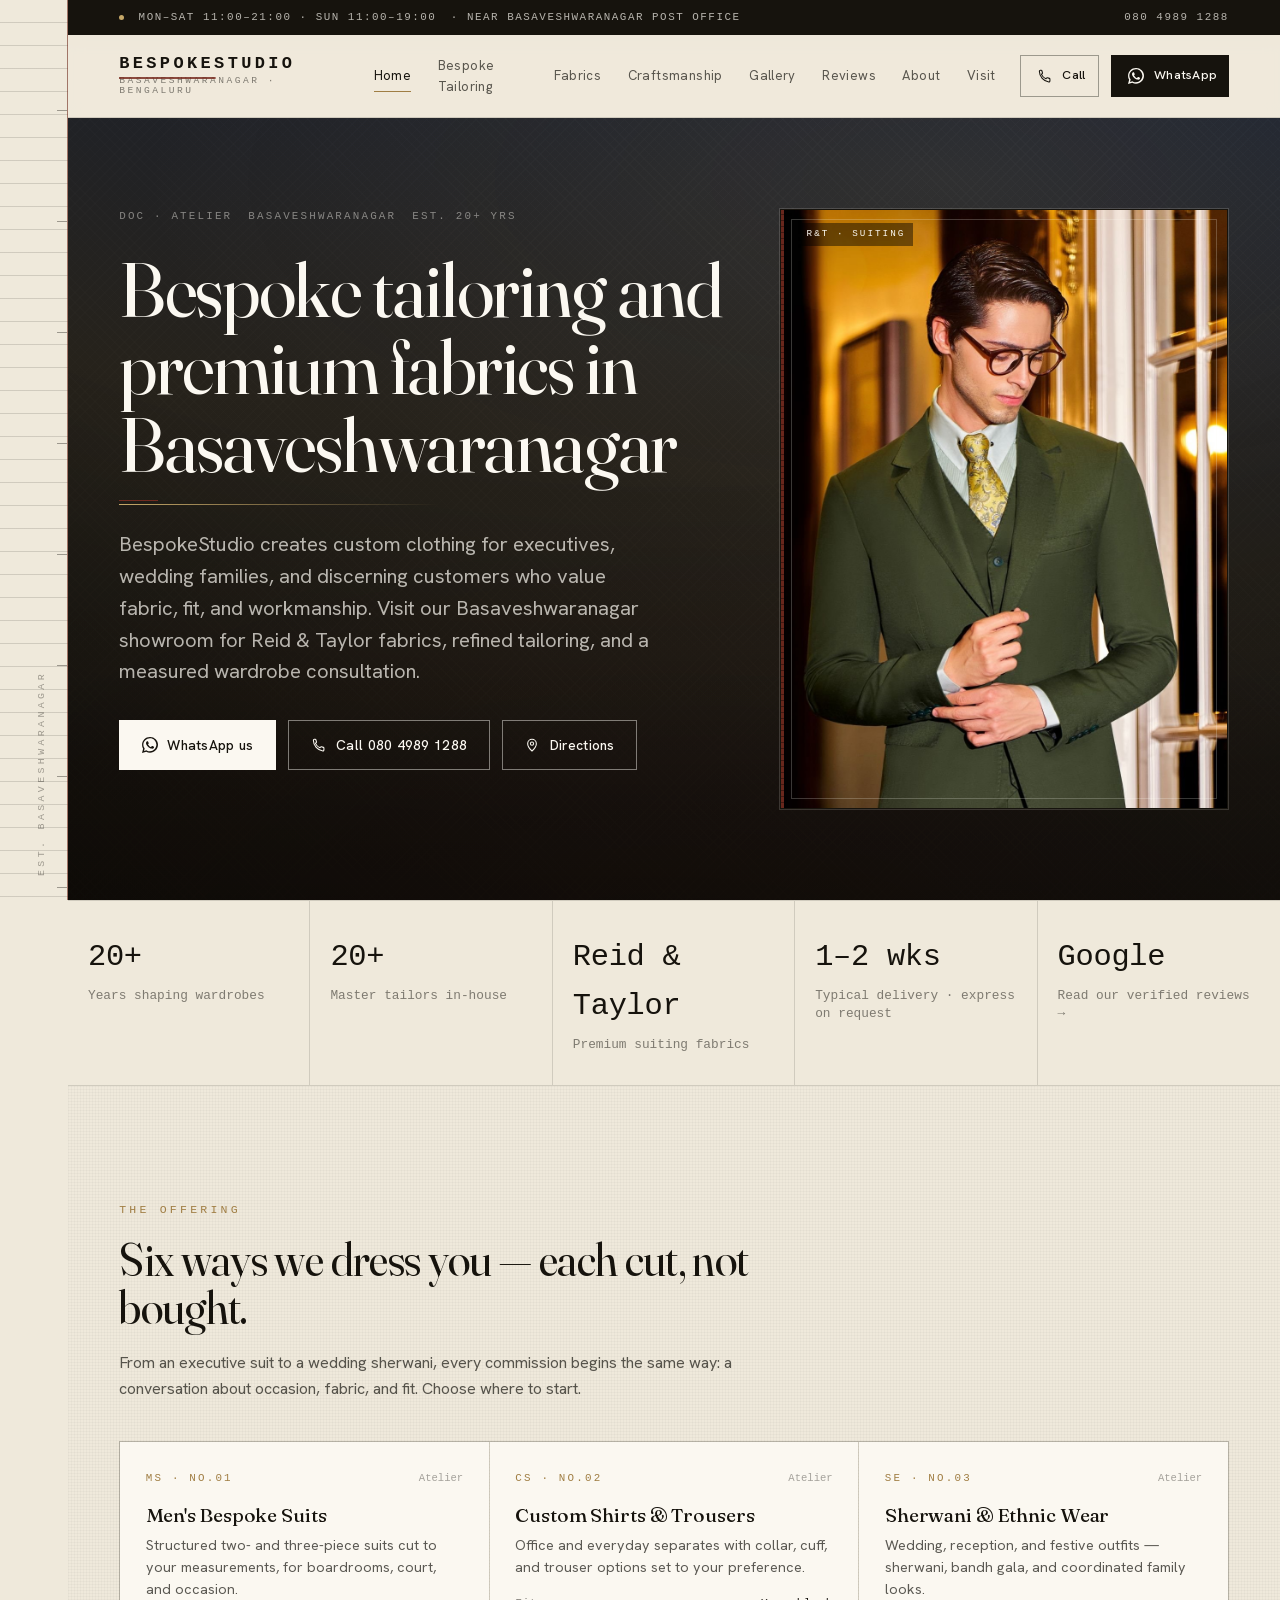
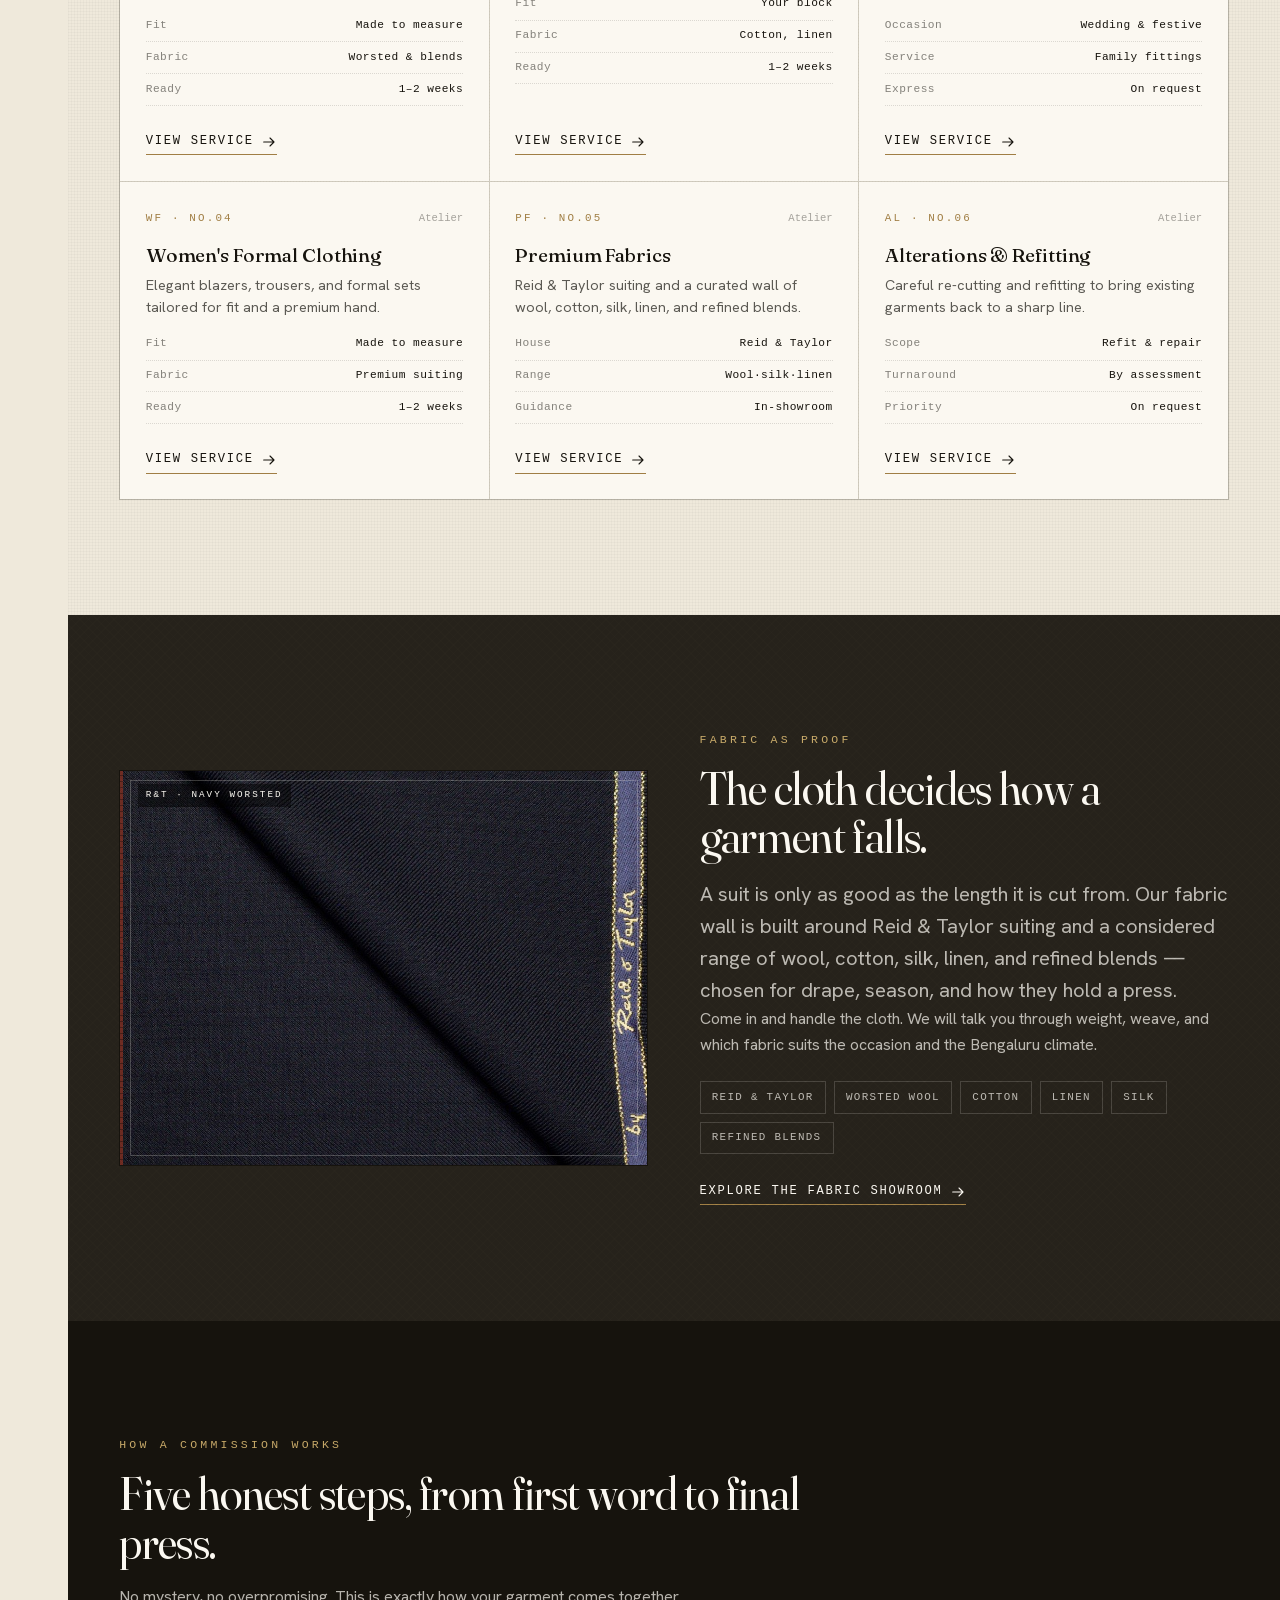
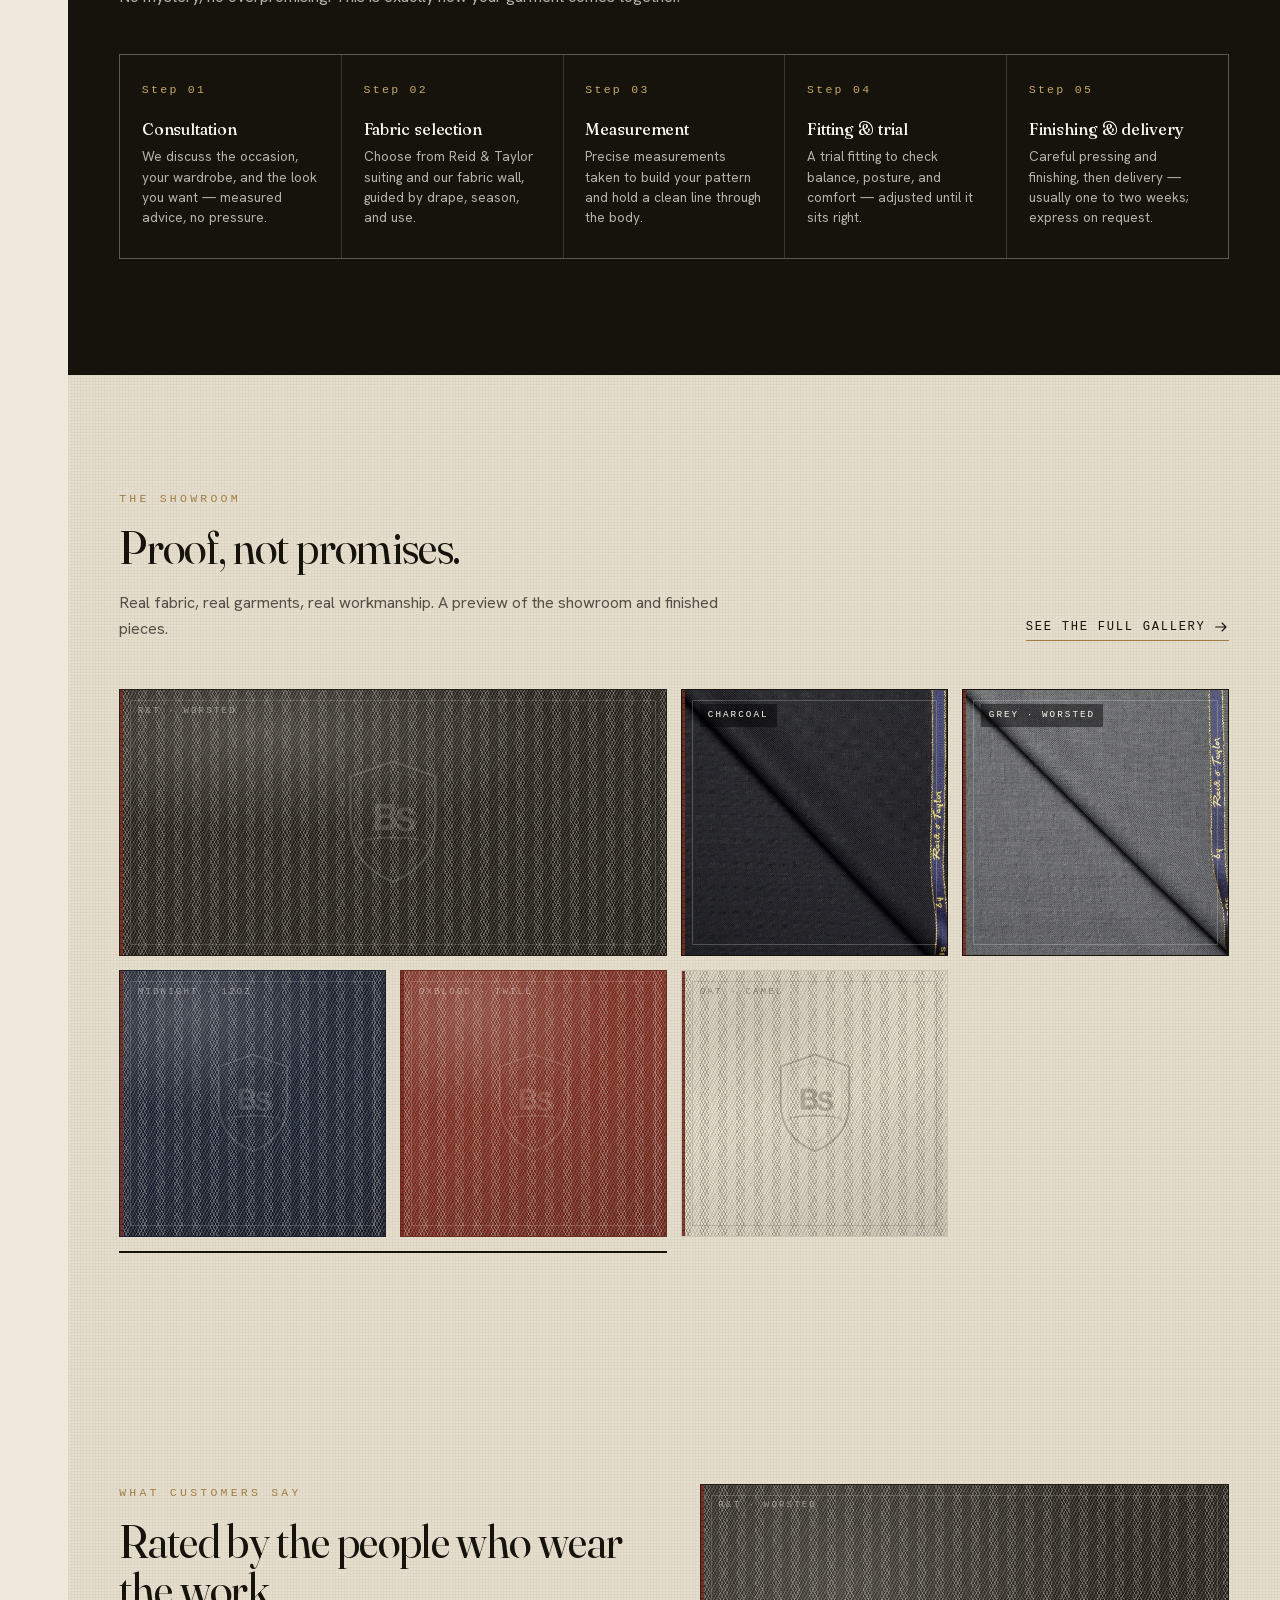
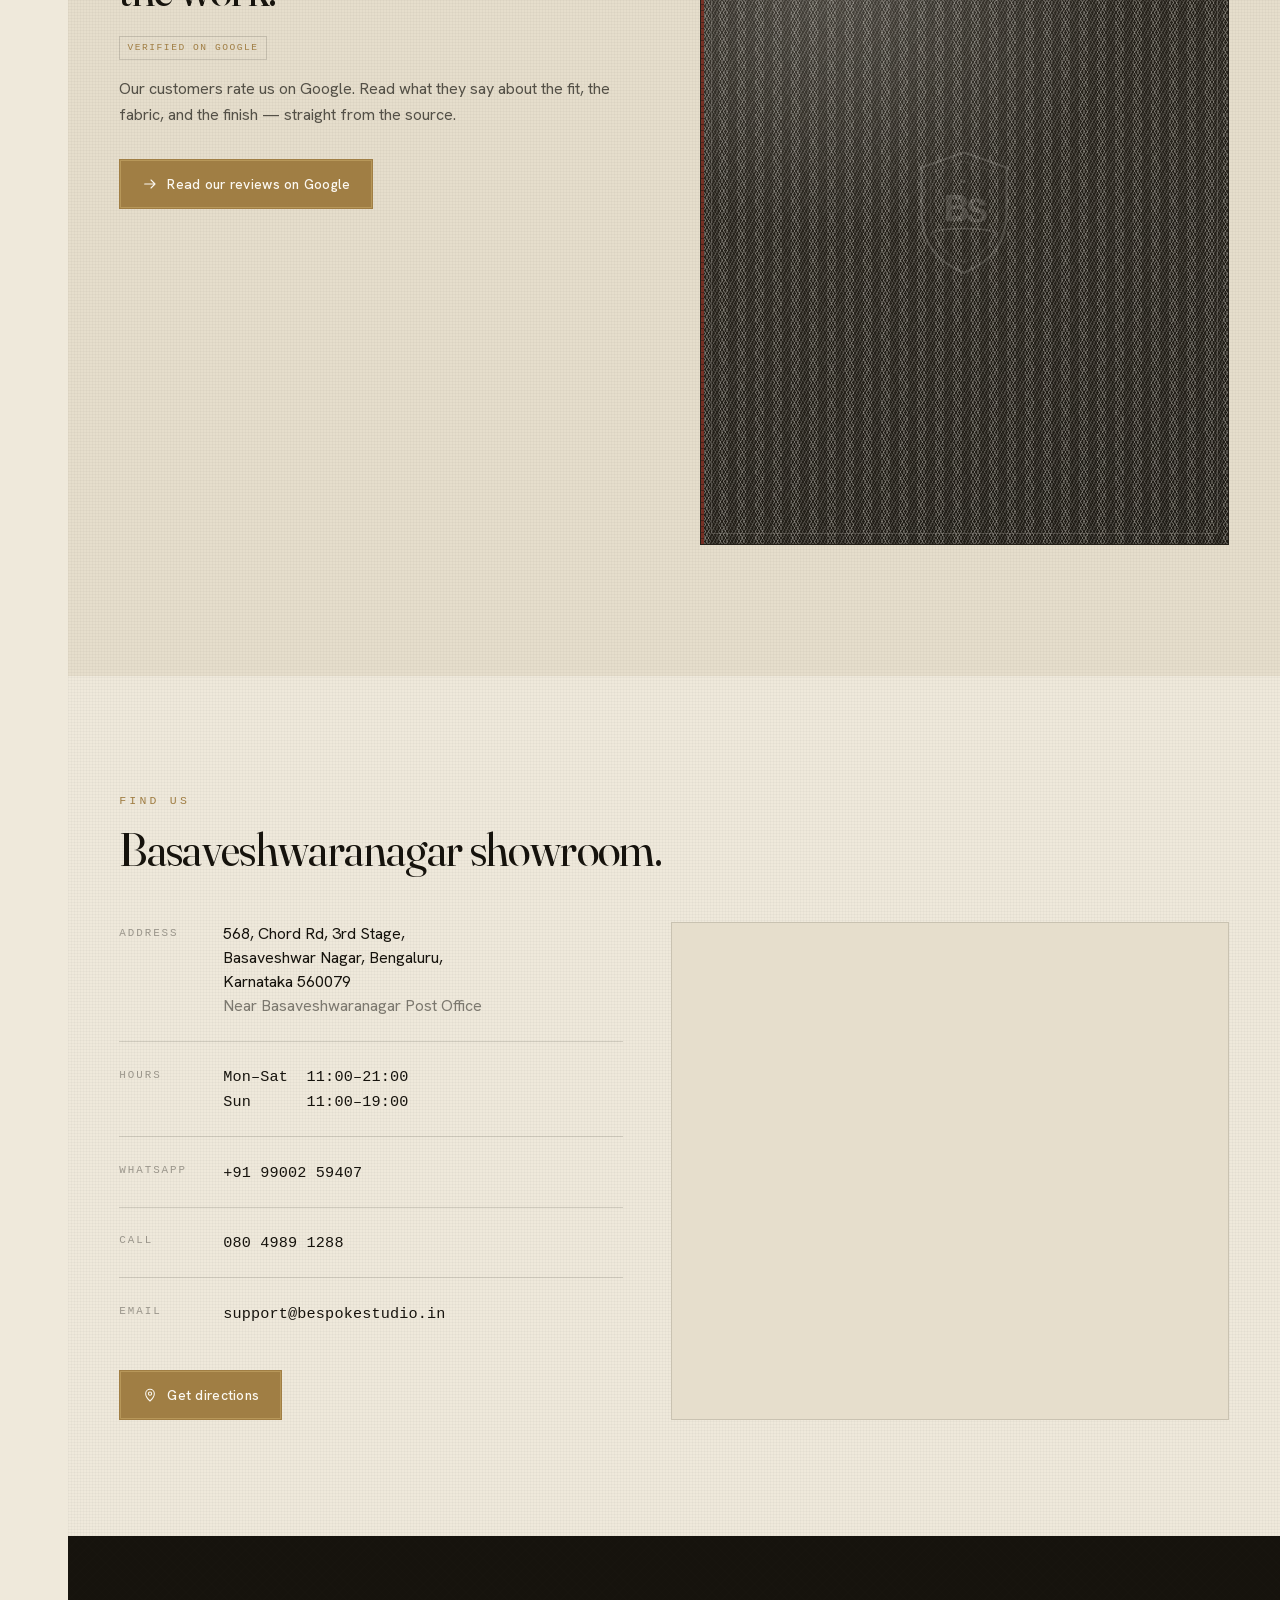
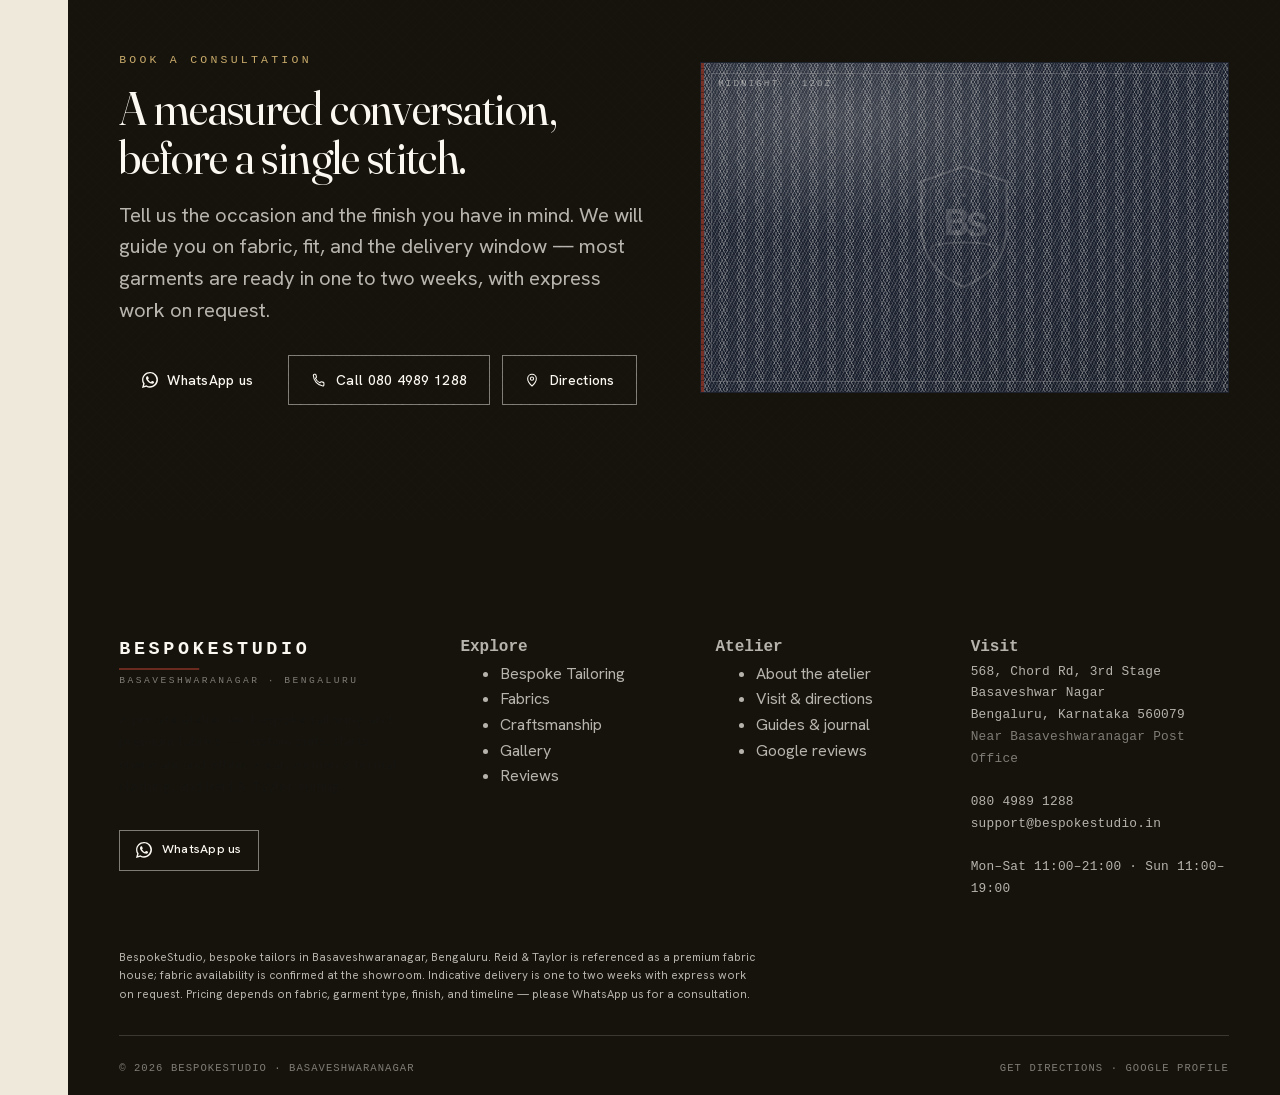
==== commit b5d870ec: "Pin map + directions to exact shop coordinates The map embed and Get-directions link queried Google " ====
--- a/index.html
+++ b/index.html
@@ -171,7 +171,7 @@
         <div class="hero__doc"><span>Doc &middot; Atelier</span><span>Basaveshwaranagar</span><span>Est. 20+ yrs</span></div>
         <h1 class="display">Bespoke tailoring and<br>premium fabrics in<br>Basaveshwaranagar</h1>
         <p class="hero__sub lede">BespokeStudio creates custom clothing for executives, wedding families, and discerning customers who value fabric, fit, and workmanship. Visit our Basaveshwaranagar showroom for Reid &amp; Taylor fabrics, refined tailoring, and a measured wardrobe consultation.</p>
-        <div class="cta-row"><a class="btn btn--wa" href="https://wa.me/919900259407?text=Hello%20BespokeStudio%2C%20I%20would%20like%20to%20enquire%20about%20a%20custom%20suit%20/%20bespoke%20outfit." data-evt="whatsapp_click" data-p-position="section" target="_blank" rel="noopener"><svg class="btn__ic" viewBox="0 0 24 24" fill="currentColor" aria-hidden="true"><path d="M17.5 14.4c-.3-.15-1.77-.87-2.04-.97-.27-.1-.47-.15-.67.15-.2.3-.77.97-.94 1.17-.17.2-.35.22-.65.07-.3-.15-1.26-.46-2.4-1.48-.89-.79-1.49-1.77-1.66-2.07-.17-.3-.02-.46.13-.61.13-.13.3-.35.45-.52.15-.17.2-.3.3-.5.1-.2.05-.37-.02-.52-.07-.15-.67-1.62-.92-2.22-.24-.58-.49-.5-.67-.51l-.57-.01c-.2 0-.52.07-.79.37-.27.3-1.04 1.02-1.04 2.48s1.07 2.88 1.22 3.08c.15.2 2.1 3.2 5.08 4.49.71.31 1.26.49 1.69.63.71.22 1.36.19 1.87.12.57-.09 1.77-.72 2.02-1.42.25-.7.25-1.3.17-1.42-.07-.12-.27-.2-.57-.35z"/><path d="M20.5 3.4A11.9 11.9 0 0012 0C5.4 0 .1 5.3.1 11.9c0 2.1.5 4.1 1.6 5.9L0 24l6.4-1.7c1.7.9 3.6 1.4 5.6 1.4h.01C18.6 23.7 24 18.4 24 11.8c0-3.2-1.2-6.2-3.5-8.4zM12 21.5h-.01a9.6 9.6 0 01-4.9-1.34l-.35-.2-3.7.97.99-3.6-.23-.37A9.55 9.55 0 012 11.9C2 6.4 6.5 1.9 12 1.9c2.6 0 5 1 6.8 2.8a9.5 9.5 0 012.8 6.7c0 5.5-4.5 10-9.6 10z"/></svg> WhatsApp us</a><a class="btn btn--ghost" href="tel:+918049891288" data-evt="call_click" data-p-position="section"><svg class="btn__ic" viewBox="0 0 24 24" fill="none" stroke="currentColor" stroke-width="1.6" stroke-linecap="round" stroke-linejoin="round" aria-hidden="true"><path d="M6.4 3.5c.4 0 .78.28.9.66l.92 3.05a1 1 0 01-.26 1.02L6.7 9.55a13 13 0 006.6 6.6l1.32-1.26a1 1 0 011.02-.26l3.05.92c.38.12.66.5.66.9v3.05a1.5 1.5 0 01-1.62 1.5A16.5 16.5 0 013.6 5.12 1.5 1.5 0 015.1 3.5z"/></svg> Call 080 4989 1288</a><a class="btn btn--ghost" href="https://www.google.com/maps/dir/?api=1&destination=BespokeStudio%2C%20568%2C%20Chord%20Rd%2C%203rd%20Stage%2C%20Basaveshwar%20Nagar%2C%20Bengaluru%2C%20Karnataka%20560079" data-evt="direction_click" data-p-position="section" target="_blank" rel="noopener"><svg class="btn__ic" viewBox="0 0 24 24" fill="none" stroke="currentColor" stroke-width="1.6" stroke-linecap="round" stroke-linejoin="round" aria-hidden="true"><path d="M12 21s6.5-5.8 6.5-11a6.5 6.5 0 10-13 0C5.5 15.2 12 21 12 21z"/><circle cx="12" cy="10" r="2.4"/></svg> Directions</a></div>
+        <div class="cta-row"><a class="btn btn--wa" href="https://wa.me/919900259407?text=Hello%20BespokeStudio%2C%20I%20would%20like%20to%20enquire%20about%20a%20custom%20suit%20/%20bespoke%20outfit." data-evt="whatsapp_click" data-p-position="section" target="_blank" rel="noopener"><svg class="btn__ic" viewBox="0 0 24 24" fill="currentColor" aria-hidden="true"><path d="M17.5 14.4c-.3-.15-1.77-.87-2.04-.97-.27-.1-.47-.15-.67.15-.2.3-.77.97-.94 1.17-.17.2-.35.22-.65.07-.3-.15-1.26-.46-2.4-1.48-.89-.79-1.49-1.77-1.66-2.07-.17-.3-.02-.46.13-.61.13-.13.3-.35.45-.52.15-.17.2-.3.3-.5.1-.2.05-.37-.02-.52-.07-.15-.67-1.62-.92-2.22-.24-.58-.49-.5-.67-.51l-.57-.01c-.2 0-.52.07-.79.37-.27.3-1.04 1.02-1.04 2.48s1.07 2.88 1.22 3.08c.15.2 2.1 3.2 5.08 4.49.71.31 1.26.49 1.69.63.71.22 1.36.19 1.87.12.57-.09 1.77-.72 2.02-1.42.25-.7.25-1.3.17-1.42-.07-.12-.27-.2-.57-.35z"/><path d="M20.5 3.4A11.9 11.9 0 0012 0C5.4 0 .1 5.3.1 11.9c0 2.1.5 4.1 1.6 5.9L0 24l6.4-1.7c1.7.9 3.6 1.4 5.6 1.4h.01C18.6 23.7 24 18.4 24 11.8c0-3.2-1.2-6.2-3.5-8.4zM12 21.5h-.01a9.6 9.6 0 01-4.9-1.34l-.35-.2-3.7.97.99-3.6-.23-.37A9.55 9.55 0 012 11.9C2 6.4 6.5 1.9 12 1.9c2.6 0 5 1 6.8 2.8a9.5 9.5 0 012.8 6.7c0 5.5-4.5 10-9.6 10z"/></svg> WhatsApp us</a><a class="btn btn--ghost" href="tel:+918049891288" data-evt="call_click" data-p-position="section"><svg class="btn__ic" viewBox="0 0 24 24" fill="none" stroke="currentColor" stroke-width="1.6" stroke-linecap="round" stroke-linejoin="round" aria-hidden="true"><path d="M6.4 3.5c.4 0 .78.28.9.66l.92 3.05a1 1 0 01-.26 1.02L6.7 9.55a13 13 0 006.6 6.6l1.32-1.26a1 1 0 011.02-.26l3.05.92c.38.12.66.5.66.9v3.05a1.5 1.5 0 01-1.62 1.5A16.5 16.5 0 013.6 5.12 1.5 1.5 0 015.1 3.5z"/></svg> Call 080 4989 1288</a><a class="btn btn--ghost" href="https://www.google.com/maps/dir/?api=1&destination=12.9942605%2C77.5392937" data-evt="direction_click" data-p-position="section" target="_blank" rel="noopener"><svg class="btn__ic" viewBox="0 0 24 24" fill="none" stroke="currentColor" stroke-width="1.6" stroke-linecap="round" stroke-linejoin="round" aria-hidden="true"><path d="M12 21s6.5-5.8 6.5-11a6.5 6.5 0 10-13 0C5.5 15.2 12 21 12 21z"/><circle cx="12" cy="10" r="2.4"/></svg> Directions</a></div>
       </div>
       <div class="hero__plate reveal"><figure class="swatch swatch--photo swatch--fill"><img class="swatch__img" src="assets/img/rt/reid-and-taylor-green-suit-campaign.jpg" alt="Reid &amp; Taylor suiting — a finely cut three-piece" loading="lazy" decoding="async"><span class="swatch__edge" aria-hidden="true"></span><span class="swatch__tag">R&amp;T · SUITING</span></figure></div>
     </div>
@@ -292,9 +292,9 @@
         <div class="nap__row"><div class="nap__k">WhatsApp</div><div class="nap__v"><a href="https://wa.me/919900259407?text=Hello%20BespokeStudio%2C%20I%20would%20like%20to%20enquire%20about%20a%20custom%20suit%20/%20bespoke%20outfit." data-evt="whatsapp_click" data-p-position="location" target="_blank" rel="noopener" class="data">+91 99002 59407</a></div></div>
         <div class="nap__row"><div class="nap__k">Call</div><div class="nap__v"><a href="tel:+918049891288" data-evt="call_click" data-p-position="location" class="data">080 4989 1288</a></div></div>
         <div class="nap__row" style="border-bottom:0"><div class="nap__k">Email</div><div class="nap__v"><a href="mailto:support@bespokestudio.in" data-evt="email_click" data-p-position="location" class="data">support@bespokestudio.in</a></div></div>
-        <div class="cta-row"><a class="btn btn--brass" href="https://www.google.com/maps/dir/?api=1&destination=BespokeStudio%2C%20568%2C%20Chord%20Rd%2C%203rd%20Stage%2C%20Basaveshwar%20Nagar%2C%20Bengaluru%2C%20Karnataka%20560079" data-evt="direction_click" data-p-section="location" target="_blank" rel="noopener"><svg class="btn__ic" viewBox="0 0 24 24" fill="none" stroke="currentColor" stroke-width="1.6" stroke-linecap="round" stroke-linejoin="round" aria-hidden="true"><path d="M12 21s6.5-5.8 6.5-11a6.5 6.5 0 10-13 0C5.5 15.2 12 21 12 21z"/><circle cx="12" cy="10" r="2.4"/></svg> Get directions</a></div>
-      </div>
-      <div class="map-embed reveal" data-map="https://www.google.com/maps?q=BespokeStudio%2C%20568%2C%20Chord%20Rd%2C%203rd%20Stage%2C%20Basaveshwar%20Nagar%2C%20Bengaluru%2C%20Karnataka%20560079&output=embed" aria-label="Map showing BespokeStudio in Basaveshwaranagar"></div>
+        <div class="cta-row"><a class="btn btn--brass" href="https://www.google.com/maps/dir/?api=1&destination=12.9942605%2C77.5392937" data-evt="direction_click" data-p-section="location" target="_blank" rel="noopener"><svg class="btn__ic" viewBox="0 0 24 24" fill="none" stroke="currentColor" stroke-width="1.6" stroke-linecap="round" stroke-linejoin="round" aria-hidden="true"><path d="M12 21s6.5-5.8 6.5-11a6.5 6.5 0 10-13 0C5.5 15.2 12 21 12 21z"/><circle cx="12" cy="10" r="2.4"/></svg> Get directions</a></div>
+      </div>
+      <div class="map-embed reveal" data-map="https://www.google.com/maps?q=12.9942605%2C77.5392937&output=embed&z=17" aria-label="Map showing BespokeStudio in Basaveshwaranagar"></div>
     </div>
   </div>
 </section>
@@ -305,7 +305,7 @@
         <span class="eyebrow eyebrow--onink">Book a consultation</span>
         <h2 class="section-title">A measured conversation, before a single stitch.</h2>
         <p class="lede">Tell us the occasion and the finish you have in mind. We will guide you on fabric, fit, and the delivery window — most garments are ready in one to two weeks, with express work on request.</p>
-        <div class="cta-row"><a class="btn btn--wa" href="https://wa.me/919900259407?text=Hello%20BespokeStudio%2C%20I%20would%20like%20to%20book%20a%20wardrobe%20consultation." data-evt="whatsapp_click" data-p-position="section" target="_blank" rel="noopener"><svg class="btn__ic" viewBox="0 0 24 24" fill="currentColor" aria-hidden="true"><path d="M17.5 14.4c-.3-.15-1.77-.87-2.04-.97-.27-.1-.47-.15-.67.15-.2.3-.77.97-.94 1.17-.17.2-.35.22-.65.07-.3-.15-1.26-.46-2.4-1.48-.89-.79-1.49-1.77-1.66-2.07-.17-.3-.02-.46.13-.61.13-.13.3-.35.45-.52.15-.17.2-.3.3-.5.1-.2.05-.37-.02-.52-.07-.15-.67-1.62-.92-2.22-.24-.58-.49-.5-.67-.51l-.57-.01c-.2 0-.52.07-.79.37-.27.3-1.04 1.02-1.04 2.48s1.07 2.88 1.22 3.08c.15.2 2.1 3.2 5.08 4.49.71.31 1.26.49 1.69.63.71.22 1.36.19 1.87.12.57-.09 1.77-.72 2.02-1.42.25-.7.25-1.3.17-1.42-.07-.12-.27-.2-.57-.35z"/><path d="M20.5 3.4A11.9 11.9 0 0012 0C5.4 0 .1 5.3.1 11.9c0 2.1.5 4.1 1.6 5.9L0 24l6.4-1.7c1.7.9 3.6 1.4 5.6 1.4h.01C18.6 23.7 24 18.4 24 11.8c0-3.2-1.2-6.2-3.5-8.4zM12 21.5h-.01a9.6 9.6 0 01-4.9-1.34l-.35-.2-3.7.97.99-3.6-.23-.37A9.55 9.55 0 012 11.9C2 6.4 6.5 1.9 12 1.9c2.6 0 5 1 6.8 2.8a9.5 9.5 0 012.8 6.7c0 5.5-4.5 10-9.6 10z"/></svg> WhatsApp us</a><a class="btn btn--onink" href="tel:+918049891288" data-evt="call_click" data-p-position="section"><svg class="btn__ic" viewBox="0 0 24 24" fill="none" stroke="currentColor" stroke-width="1.6" stroke-linecap="round" stroke-linejoin="round" aria-hidden="true"><path d="M6.4 3.5c.4 0 .78.28.9.66l.92 3.05a1 1 0 01-.26 1.02L6.7 9.55a13 13 0 006.6 6.6l1.32-1.26a1 1 0 011.02-.26l3.05.92c.38.12.66.5.66.9v3.05a1.5 1.5 0 01-1.62 1.5A16.5 16.5 0 013.6 5.12 1.5 1.5 0 015.1 3.5z"/></svg> Call 080 4989 1288</a><a class="btn btn--onink" href="https://www.google.com/maps/dir/?api=1&destination=BespokeStudio%2C%20568%2C%20Chord%20Rd%2C%203rd%20Stage%2C%20Basaveshwar%20Nagar%2C%20Bengaluru%2C%20Karnataka%20560079" data-evt="direction_click" data-p-position="section" target="_blank" rel="noopener"><svg class="btn__ic" viewBox="0 0 24 24" fill="none" stroke="currentColor" stroke-width="1.6" stroke-linecap="round" stroke-linejoin="round" aria-hidden="true"><path d="M12 21s6.5-5.8 6.5-11a6.5 6.5 0 10-13 0C5.5 15.2 12 21 12 21z"/><circle cx="12" cy="10" r="2.4"/></svg> Directions</a></div>
+        <div class="cta-row"><a class="btn btn--wa" href="https://wa.me/919900259407?text=Hello%20BespokeStudio%2C%20I%20would%20like%20to%20book%20a%20wardrobe%20consultation." data-evt="whatsapp_click" data-p-position="section" target="_blank" rel="noopener"><svg class="btn__ic" viewBox="0 0 24 24" fill="currentColor" aria-hidden="true"><path d="M17.5 14.4c-.3-.15-1.77-.87-2.04-.97-.27-.1-.47-.15-.67.15-.2.3-.77.97-.94 1.17-.17.2-.35.22-.65.07-.3-.15-1.26-.46-2.4-1.48-.89-.79-1.49-1.77-1.66-2.07-.17-.3-.02-.46.13-.61.13-.13.3-.35.45-.52.15-.17.2-.3.3-.5.1-.2.05-.37-.02-.52-.07-.15-.67-1.62-.92-2.22-.24-.58-.49-.5-.67-.51l-.57-.01c-.2 0-.52.07-.79.37-.27.3-1.04 1.02-1.04 2.48s1.07 2.88 1.22 3.08c.15.2 2.1 3.2 5.08 4.49.71.31 1.26.49 1.69.63.71.22 1.36.19 1.87.12.57-.09 1.77-.72 2.02-1.42.25-.7.25-1.3.17-1.42-.07-.12-.27-.2-.57-.35z"/><path d="M20.5 3.4A11.9 11.9 0 0012 0C5.4 0 .1 5.3.1 11.9c0 2.1.5 4.1 1.6 5.9L0 24l6.4-1.7c1.7.9 3.6 1.4 5.6 1.4h.01C18.6 23.7 24 18.4 24 11.8c0-3.2-1.2-6.2-3.5-8.4zM12 21.5h-.01a9.6 9.6 0 01-4.9-1.34l-.35-.2-3.7.97.99-3.6-.23-.37A9.55 9.55 0 012 11.9C2 6.4 6.5 1.9 12 1.9c2.6 0 5 1 6.8 2.8a9.5 9.5 0 012.8 6.7c0 5.5-4.5 10-9.6 10z"/></svg> WhatsApp us</a><a class="btn btn--onink" href="tel:+918049891288" data-evt="call_click" data-p-position="section"><svg class="btn__ic" viewBox="0 0 24 24" fill="none" stroke="currentColor" stroke-width="1.6" stroke-linecap="round" stroke-linejoin="round" aria-hidden="true"><path d="M6.4 3.5c.4 0 .78.28.9.66l.92 3.05a1 1 0 01-.26 1.02L6.7 9.55a13 13 0 006.6 6.6l1.32-1.26a1 1 0 011.02-.26l3.05.92c.38.12.66.5.66.9v3.05a1.5 1.5 0 01-1.62 1.5A16.5 16.5 0 013.6 5.12 1.5 1.5 0 015.1 3.5z"/></svg> Call 080 4989 1288</a><a class="btn btn--onink" href="https://www.google.com/maps/dir/?api=1&destination=12.9942605%2C77.5392937" data-evt="direction_click" data-p-position="section" target="_blank" rel="noopener"><svg class="btn__ic" viewBox="0 0 24 24" fill="none" stroke="currentColor" stroke-width="1.6" stroke-linecap="round" stroke-linejoin="round" aria-hidden="true"><path d="M12 21s6.5-5.8 6.5-11a6.5 6.5 0 10-13 0C5.5 15.2 12 21 12 21z"/><circle cx="12" cy="10" r="2.4"/></svg> Directions</a></div>
       </div>
       <div class="split__media reveal">
         <figure class="swatch swatch--midnight" style="--ratio:16 / 10" role="img" aria-label="Consultation table — fabric bunch &amp; measure card"><span class="swatch__weave" aria-hidden="true"></span><span class="swatch__edge" aria-hidden="true"></span><svg class="crest swatch__crest" aria-hidden="true" viewBox="0 0 100 118" role="img" aria-labelledby="crestT" xmlns="http://www.w3.org/2000/svg" fill="none"><title id="crestT">BespokeStudio</title><path d="M50 4 88 17.5v40.5c0 30-18.5 45.5-38 53.5C30.5 103.5 12 88 12 58V17.5L50 4Z" stroke="currentColor" stroke-width="2" stroke-linejoin="round"/><path d="M50 12 80 22.5v35.5c0 25-14.5 38-30 44.5C34.5 96 20 83 20 58V22.5L50 12Z" stroke="currentColor" stroke-width="1" stroke-linejoin="round" opacity=".5"/><g fill="currentColor"><path d="M34 42h11.4c4.4 0 7.3 2.2 7.3 5.9 0 2.6-1.6 4.4-3.9 5.1 2.9.5 4.9 2.6 4.9 5.7 0 4.1-3.1 6.6-8 6.6H34V42Zm10.4 9.4c2 0 3.2-1.1 3.2-2.8 0-1.7-1.2-2.6-3.3-2.6h-5.2v5.4h5.3Zm.5 9.3c2.2 0 3.5-1.1 3.5-3 0-1.9-1.4-2.9-3.6-2.9h-5.7v5.9h5.8Z"/><path d="M56.7 59.6c.2 2.4 2.1 3.9 5 3.9 2.5 0 4.1-1.1 4.1-2.8 0-1.5-1-2.2-3.8-2.8l-2.5-.6c-4.1-.9-6-2.9-6-6 0-3.9 3.2-6.4 7.9-6.4 4.9 0 7.8 2.4 8 6.4h-4.7c-.2-2-1.5-3-3.4-3-1.9 0-3.2.9-3.2 2.4 0 1.3 1 2 3.4 2.6l2.6.6c4.3.9 6.2 2.7 6.2 6 0 4.1-3.3 6.7-8.7 6.7-5.3 0-8.6-2.5-8.8-6.6l3.9-.4Z"/></g><path d="M27 74c9-2.6 37-2.6 46 0" stroke="currentColor" stroke-width="1.6" stroke-linecap="round"/><path d="M24.4 74c-2.4.7-4 2.4-4.4 4.7M75.6 74c2.4.7 4 2.4 4.4 4.7" stroke="currentColor" stroke-width="1.4" stroke-linecap="round" opacity=".7"/><circle cx="50" cy="30" r="1.6" fill="currentColor"/></svg><span class="swatch__tag">MIDNIGHT · 12OZ</span></figure>
@@ -342,7 +342,7 @@
     <p class="footer__note">BespokeStudio, bespoke tailors in Basaveshwaranagar, Bengaluru. Reid &amp; Taylor is referenced as a premium fabric house; fabric availability is confirmed at the showroom. Indicative delivery is one to two weeks with express work on request. Pricing depends on fabric, garment type, finish, and timeline — please WhatsApp us for a consultation.</p>
     <div class="footer__bar">
       <span>&copy; <span data-year>2026</span> BespokeStudio &middot; Basaveshwaranagar</span>
-      <span><a href="https://www.google.com/maps/dir/?api=1&destination=BespokeStudio%2C%20568%2C%20Chord%20Rd%2C%203rd%20Stage%2C%20Basaveshwar%20Nagar%2C%20Bengaluru%2C%20Karnataka%20560079" data-evt="direction_click" data-p-position="footer" target="_blank" rel="noopener">Get directions</a> &middot; <a href="https://share.google/eGm642nOUGeRKLQ7e" target="_blank" rel="noopener">Google profile</a></span>
+      <span><a href="https://www.google.com/maps/dir/?api=1&destination=12.9942605%2C77.5392937" data-evt="direction_click" data-p-position="footer" target="_blank" rel="noopener">Get directions</a> &middot; <a href="https://share.google/eGm642nOUGeRKLQ7e" target="_blank" rel="noopener">Google profile</a></span>
     </div>
   </div>
 </footer>
@@ -351,7 +351,7 @@
 <nav class="dock" aria-label="Quick contact">
   <a class="dock--wa" href="https://wa.me/919900259407?text=Hello%20BespokeStudio%2C%20I%20would%20like%20to%20enquire%20about%20a%20custom%20suit%20/%20bespoke%20outfit." data-evt="whatsapp_click" data-p-position="dock" target="_blank" rel="noopener"><svg class="btn__ic" viewBox="0 0 24 24" fill="currentColor" aria-hidden="true"><path d="M17.5 14.4c-.3-.15-1.77-.87-2.04-.97-.27-.1-.47-.15-.67.15-.2.3-.77.97-.94 1.17-.17.2-.35.22-.65.07-.3-.15-1.26-.46-2.4-1.48-.89-.79-1.49-1.77-1.66-2.07-.17-.3-.02-.46.13-.61.13-.13.3-.35.45-.52.15-.17.2-.3.3-.5.1-.2.05-.37-.02-.52-.07-.15-.67-1.62-.92-2.22-.24-.58-.49-.5-.67-.51l-.57-.01c-.2 0-.52.07-.79.37-.27.3-1.04 1.02-1.04 2.48s1.07 2.88 1.22 3.08c.15.2 2.1 3.2 5.08 4.49.71.31 1.26.49 1.69.63.71.22 1.36.19 1.87.12.57-.09 1.77-.72 2.02-1.42.25-.7.25-1.3.17-1.42-.07-.12-.27-.2-.57-.35z"/><path d="M20.5 3.4A11.9 11.9 0 0012 0C5.4 0 .1 5.3.1 11.9c0 2.1.5 4.1 1.6 5.9L0 24l6.4-1.7c1.7.9 3.6 1.4 5.6 1.4h.01C18.6 23.7 24 18.4 24 11.8c0-3.2-1.2-6.2-3.5-8.4zM12 21.5h-.01a9.6 9.6 0 01-4.9-1.34l-.35-.2-3.7.97.99-3.6-.23-.37A9.55 9.55 0 012 11.9C2 6.4 6.5 1.9 12 1.9c2.6 0 5 1 6.8 2.8a9.5 9.5 0 012.8 6.7c0 5.5-4.5 10-9.6 10z"/></svg> WhatsApp</a>
   <a href="tel:+918049891288" data-evt="call_click" data-p-position="dock"><svg class="btn__ic" viewBox="0 0 24 24" fill="none" stroke="currentColor" stroke-width="1.6" stroke-linecap="round" stroke-linejoin="round" aria-hidden="true"><path d="M6.4 3.5c.4 0 .78.28.9.66l.92 3.05a1 1 0 01-.26 1.02L6.7 9.55a13 13 0 006.6 6.6l1.32-1.26a1 1 0 011.02-.26l3.05.92c.38.12.66.5.66.9v3.05a1.5 1.5 0 01-1.62 1.5A16.5 16.5 0 013.6 5.12 1.5 1.5 0 015.1 3.5z"/></svg> Call</a>
-  <a href="https://www.google.com/maps/dir/?api=1&destination=BespokeStudio%2C%20568%2C%20Chord%20Rd%2C%203rd%20Stage%2C%20Basaveshwar%20Nagar%2C%20Bengaluru%2C%20Karnataka%20560079" data-evt="direction_click" data-p-position="dock" target="_blank" rel="noopener"><svg class="btn__ic" viewBox="0 0 24 24" fill="none" stroke="currentColor" stroke-width="1.6" stroke-linecap="round" stroke-linejoin="round" aria-hidden="true"><path d="M12 21s6.5-5.8 6.5-11a6.5 6.5 0 10-13 0C5.5 15.2 12 21 12 21z"/><circle cx="12" cy="10" r="2.4"/></svg> Directions</a>
+  <a href="https://www.google.com/maps/dir/?api=1&destination=12.9942605%2C77.5392937" data-evt="direction_click" data-p-position="dock" target="_blank" rel="noopener"><svg class="btn__ic" viewBox="0 0 24 24" fill="none" stroke="currentColor" stroke-width="1.6" stroke-linecap="round" stroke-linejoin="round" aria-hidden="true"><path d="M12 21s6.5-5.8 6.5-11a6.5 6.5 0 10-13 0C5.5 15.2 12 21 12 21z"/><circle cx="12" cy="10" r="2.4"/></svg> Directions</a>
 </nav>
 </body>
 </html>
